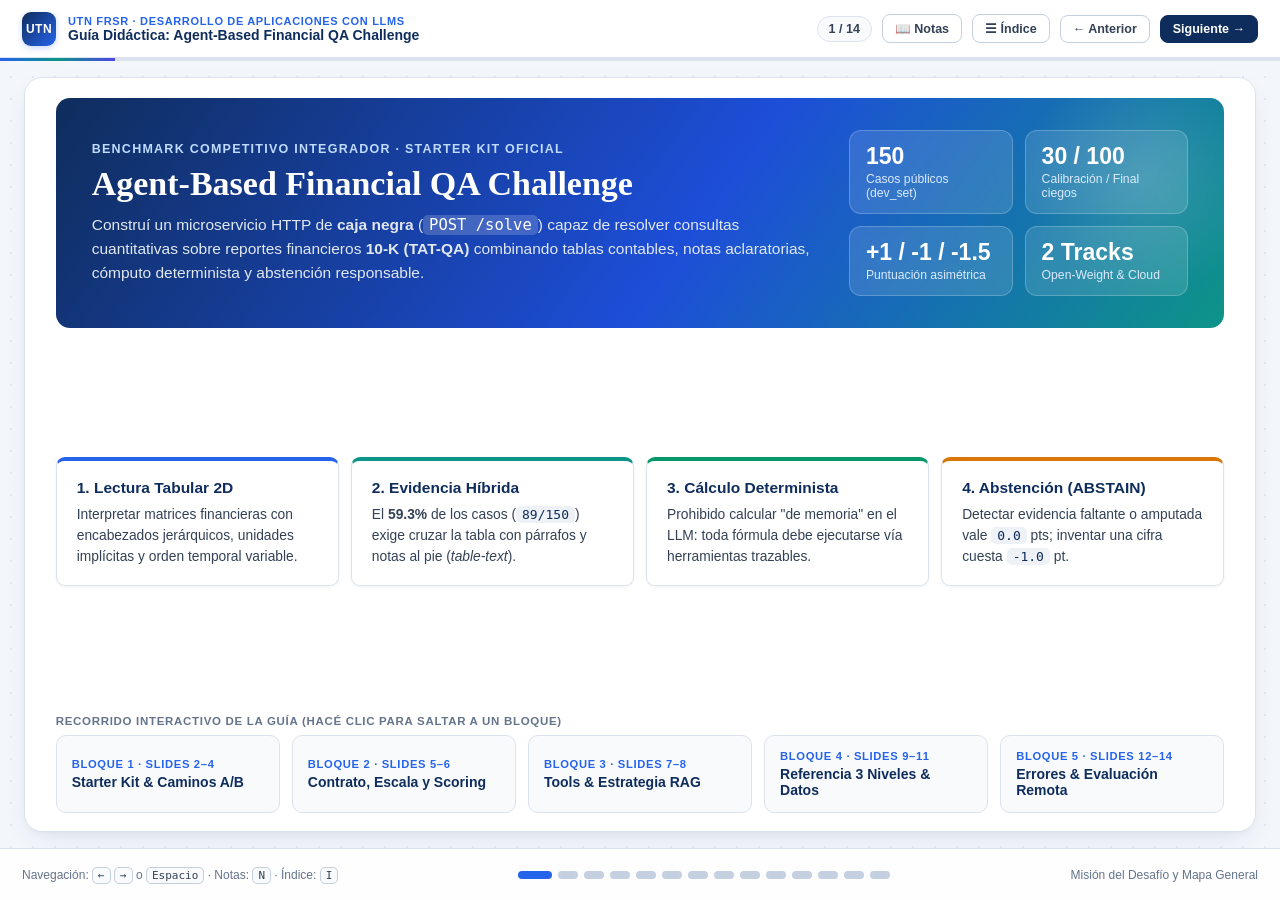
==== docs/guia_didactica.html @ 1eedf575 "Align Colab Open-Weight T4 setup, isolate TIMEOUT (0.0, 90s), and polish docs/viewer" ====
<!DOCTYPE html>
<html lang="es">
<head>
  <meta charset="UTF-8" />
  <meta name="viewport" content="width=device-width, initial-scale=1.0" />
  <title>Guía Didáctica Interactiva · Agent-Based Financial QA Challenge (UTN FRSR)</title>
  <style>
    :root {
      --bg: #f3f6fb;
      --bg-dots: #e2e8f2;
      --surface: #ffffff;
      --surface-alt: #f8fafc;
      --surface-tint: #f1f5fd;
      --border: #dce3ee;
      --border-strong: #c4cfdf;
      --text: #0f172a;
      --text-secondary: #334155;
      --text-muted: #64748b;

      --navy: #0f2d5c;
      --navy-light: #1e4282;
      --cobalt: #2563eb;
      --cobalt-soft: #eff6ff;
      --cobalt-border: #bfdbfe;

      --teal: #0d9488;
      --teal-soft: #f0fdfa;
      --teal-border: #99f6e4;

      --emerald: #059669;
      --emerald-soft: #ecfdf5;
      --emerald-border: #a7f3d0;

      --amber: #d97706;
      --amber-soft: #fffbeb;
      --amber-border: #fde68a;

      --rose: #dc2626;
      --rose-soft: #fef2f2;
      --rose-border: #fecaca;

      --indigo: #4f46e5;
      --indigo-soft: #eef2ff;
      --indigo-border: #c7d2fe;

      --shadow-sm: 0 1px 3px rgba(15, 23, 42, 0.06);
      --shadow-md: 0 10px 30px -10px rgba(15, 45, 92, 0.12), 0 4px 10px -4px rgba(15, 23, 42, 0.05);
      --radius: 14px;
      --radius-sm: 9px;
      --font-sans: "Inter", -apple-system, BlinkMacSystemFont, "Segoe UI", Roboto, sans-serif;
      --font-serif: Georgia, "Times New Roman", serif;
      --font-mono: ui-monospace, SFMono-Regular, Menlo, Monaco, Consolas, monospace;
    }

    * { box-sizing: border-box; }

    html, body {
      margin: 0;
      padding: 0;
      height: 100%;
      font-family: var(--font-sans);
      color: var(--text);
      background-color: var(--bg);
      background-image: radial-gradient(var(--bg-dots) 1px, transparent 1px);
      background-size: 22px 22px;
      -webkit-font-smoothing: antialiased;
    }

    body {
      display: flex;
      flex-direction: column;
      overflow: hidden;
    }

    /* Top Header */
    .deck-header {
      height: 58px;
      background: rgba(255, 255, 255, 0.94);
      backdrop-filter: blur(8px);
      border-bottom: 1px solid var(--border);
      display: flex;
      align-items: center;
      justify-content: space-between;
      padding: 0 22px;
      flex-shrink: 0;
      z-index: 20;
    }

    .brand-group {
      display: flex;
      align-items: center;
      gap: 12px;
      min-width: 0;
    }

    .brand-seal {
      width: 34px;
      height: 34px;
      border-radius: 9px;
      background: linear-gradient(135deg, var(--navy), var(--cobalt));
      color: #fff;
      font-weight: 800;
      font-size: 12px;
      letter-spacing: 0.04em;
      display: grid;
      place-items: center;
      flex-shrink: 0;
      box-shadow: 0 2px 6px rgba(37, 99, 235, 0.25);
    }

    .brand-meta {
      display: flex;
      flex-direction: column;
      min-width: 0;
    }

    .brand-kicker {
      font-size: 11px;
      font-weight: 700;
      text-transform: uppercase;
      letter-spacing: 0.06em;
      color: var(--cobalt);
      white-space: nowrap;
      overflow: hidden;
      text-overflow: ellipsis;
    }

    .brand-title {
      font-size: 14px;
      font-weight: 700;
      color: var(--navy);
      white-space: nowrap;
      overflow: hidden;
      text-overflow: ellipsis;
    }

    .header-controls {
      display: flex;
      align-items: center;
      gap: 10px;
    }

    .slide-counter {
      font-size: 12.5px;
      font-weight: 600;
      color: var(--text-secondary);
      background: var(--surface-alt);
      border: 1px solid var(--border);
      padding: 5px 11px;
      border-radius: 999px;
      font-variant-numeric: tabular-nums;
    }

    .btn {
      appearance: none;
      border: 1px solid var(--border-strong);
      background: var(--surface);
      color: var(--text-secondary);
      font-family: inherit;
      font-size: 12.5px;
      font-weight: 600;
      padding: 6px 12px;
      border-radius: 8px;
      cursor: pointer;
      display: inline-flex;
      align-items: center;
      gap: 6px;
      transition: all 0.15s ease;
    }

    .btn:hover:not(:disabled) {
      border-color: var(--cobalt);
      color: var(--cobalt);
      background: var(--cobalt-soft);
    }

    .btn:disabled {
      opacity: 0.4;
      cursor: not-allowed;
    }

    .btn-primary {
      background: var(--navy);
      border-color: var(--navy);
      color: #fff;
    }

    .btn-primary:hover:not(:disabled) {
      background: var(--navy-light);
      border-color: var(--navy-light);
      color: #fff;
    }

    /* Progress Bar */
    .progress-track {
      height: 3px;
      background: var(--border);
      width: 100%;
      flex-shrink: 0;
    }

    .progress-fill {
      height: 100%;
      background: linear-gradient(90deg, var(--cobalt), var(--teal), var(--indigo));
      transition: width 0.28s cubic-bezier(0.22, 1, 0.36, 1);
      width: 9%;
    }

    /* Main Stage */
    .stage-wrapper {
      flex: 1;
      min-height: 0;
      display: flex;
      align-items: center;
      justify-content: center;
      gap: 16px;
      padding: 16px 24px;
      overflow: hidden;
    }

    .slide-card {
      flex: 1;
      min-width: 0;
      width: 100%;
      max-width: 1480px;
      height: 100%;
      max-height: 920px;
      background: var(--surface);
      border: 1px solid var(--border);
      border-radius: 18px;
      box-shadow: var(--shadow-md);
      display: flex;
      flex-direction: column;
      overflow: hidden;
      position: relative;
    }

    /* Synchronized Study Notes Drawer */
    .notes-drawer {
      display: none;
      width: 390px;
      flex-shrink: 0;
      height: 100%;
      max-height: 920px;
      background: var(--surface);
      border: 1px solid var(--border);
      border-radius: 18px;
      box-shadow: var(--shadow-md);
      flex-direction: column;
      overflow: hidden;
      animation: slideFadeIn 0.2s ease-out;
    }

    .notes-drawer.open { display: flex; }

    .notes-head {
      padding: 13px 16px;
      background: linear-gradient(135deg, #0f2d5c, #1e4282);
      color: #fff;
      display: flex;
      align-items: center;
      justify-content: space-between;
      gap: 10px;
      flex-shrink: 0;
    }

    .notes-head-title {
      font-size: 13px;
      font-weight: 700;
      display: flex;
      align-items: center;
      gap: 7px;
    }

    .notes-close {
      background: rgba(255,255,255,0.16);
      border: 1px solid rgba(255,255,255,0.25);
      color: #fff;
      border-radius: 7px;
      padding: 3px 9px;
      font-size: 12px;
      font-weight: 700;
      cursor: pointer;
    }

    .notes-close:hover { background: rgba(255,255,255,0.28); }

    .notes-body {
      flex: 1;
      overflow-y: auto;
      padding: 15px 16px;
      display: flex;
      flex-direction: column;
      gap: 12px;
      font-size: 12.8px;
      line-height: 1.55;
      color: var(--text-secondary);
    }

    .notes-body h4 {
      margin: 0;
      font-size: 14.5px;
      color: var(--navy);
      line-height: 1.25;
    }

    .notes-section-lbl {
      font-size: 10.8px;
      font-weight: 800;
      text-transform: uppercase;
      letter-spacing: 0.06em;
      color: var(--cobalt);
      margin-bottom: 4px;
    }

    .notes-foot {
      padding: 10px 14px;
      border-top: 1px solid var(--border);
      background: var(--surface-alt);
      display: flex;
      align-items: center;
      justify-content: space-between;
      gap: 8px;
      flex-shrink: 0;
    }

    .btn-active {
      background: var(--cobalt-soft);
      border-color: var(--cobalt);
      color: var(--cobalt);
    }

    @media (max-width: 1340px) {
      .notes-drawer.open {
        position: fixed;
        right: 14px;
        top: 66px;
        bottom: 60px;
        height: auto;
        max-height: none;
        width: 370px;
        max-width: calc(100vw - 28px);
        z-index: 40;
      }
    }

    .slide {
      display: none;
      flex-direction: column;
      height: 100%;
      padding: clamp(16px, 2.2vh, 28px) clamp(18px, 2.4vw, 34px) clamp(14px, 2vh, 24px);
      overflow-y: auto;
      animation: slideFadeIn 0.24s ease-out;
    }

    .slide.active {
      display: flex;
    }

    @keyframes slideFadeIn {
      from { opacity: 0; transform: translateY(6px); }
      to { opacity: 1; transform: translateY(0); }
    }

    /* Slide Header */
    .slide-top {
      display: flex;
      align-items: flex-start;
      justify-content: space-between;
      gap: 16px;
      margin-bottom: clamp(10px, 1.6vh, 18px);
      padding-bottom: clamp(8px, 1.2vh, 14px);
      border-bottom: 1px solid var(--border);
      flex-shrink: 0;
    }

    .slide-eyebrow {
      display: inline-flex;
      align-items: center;
      gap: 7px;
      font-size: 11.5px;
      font-weight: 700;
      text-transform: uppercase;
      letter-spacing: 0.08em;
      padding: 3px 11px;
      border-radius: 999px;
      margin-bottom: 6px;
    }

    .eyebrow-cobalt { background: var(--cobalt-soft); color: var(--cobalt); border: 1px solid var(--cobalt-border); }
    .eyebrow-teal { background: var(--teal-soft); color: var(--teal); border: 1px solid var(--teal-border); }
    .eyebrow-indigo { background: var(--indigo-soft); color: var(--indigo); border: 1px solid var(--indigo-border); }
    .eyebrow-amber { background: var(--amber-soft); color: var(--amber); border: 1px solid var(--amber-border); }
    .eyebrow-emerald { background: var(--emerald-soft); color: var(--emerald); border: 1px solid var(--emerald-border); }
    .eyebrow-rose { background: var(--rose-soft); color: var(--rose); border: 1px solid var(--rose-border); }

    .slide-title {
      margin: 0;
      font-size: clamp(20px, 2.1vw, 27px);
      font-weight: 800;
      letter-spacing: -0.02em;
      color: var(--navy);
      line-height: 1.18;
    }

    .slide-subtitle {
      margin: 5px 0 0;
      font-size: clamp(13px, 1.15vw, 15.2px);
      color: var(--text-muted);
      max-width: 960px;
      line-height: 1.45;
    }

    .slide-body {
      flex: 1;
      min-height: 0;
      display: flex;
      flex-direction: column;
      gap: clamp(10px, 1.6vh, 18px);
    }

    /* Footer Navigation */
    .deck-footer {
      height: 52px;
      background: rgba(255, 255, 255, 0.94);
      border-top: 1px solid var(--border);
      display: flex;
      align-items: center;
      justify-content: space-between;
      padding: 0 22px;
      flex-shrink: 0;
      gap: 14px;
    }

    .slide-dots {
      display: flex;
      align-items: center;
      gap: 6px;
      overflow-x: auto;
      padding: 4px 0;
    }

    .dot-btn {
      height: 8px;
      width: 20px;
      border-radius: 999px;
      border: none;
      background: var(--border-strong);
      cursor: pointer;
      transition: all 0.2s ease;
      padding: 0;
    }

    .dot-btn:hover { background: var(--cobalt); opacity: 0.7; }
    .dot-btn.active { width: 34px; background: var(--cobalt); }

    .footer-hint {
      font-size: 12px;
      color: var(--text-muted);
      white-space: nowrap;
    }

    kbd {
      font-family: var(--font-mono);
      font-size: 11px;
      background: var(--surface-alt);
      border: 1px solid var(--border-strong);
      border-radius: 5px;
      padding: 1px 5px;
      color: var(--text-secondary);
    }

    /* Grids & Panels */
    .grid-2 {
      display: grid;
      grid-template-columns: 1fr 1fr;
      gap: 16px;
      flex: 1;
      min-height: 0;
    }

    .grid-asymmetric {
      display: grid;
      grid-template-columns: 1.32fr 0.95fr;
      gap: 16px;
      flex: 1;
      min-height: 0;
    }

    .grid-4 {
      display: grid;
      grid-template-columns: repeat(4, 1fr);
      gap: 12px;
    }

    .grid-3 {
      display: grid;
      grid-template-columns: repeat(3, 1fr);
      gap: 14px;
    }

    .panel {
      background: var(--surface-alt);
      border: 1px solid var(--border);
      border-radius: var(--radius);
      padding: 18px 20px;
      display: flex;
      flex-direction: column;
      min-height: 0;
    }

    .panel-white {
      background: var(--surface);
      border: 1px solid var(--border);
      border-radius: var(--radius);
      padding: 18px 20px;
      display: flex;
      flex-direction: column;
      min-height: 0;
    }

    .panel-title {
      font-size: 15.5px;
      font-weight: 700;
      color: var(--navy);
      margin: 0 0 10px;
      display: flex;
      align-items: center;
      justify-content: space-between;
      gap: 8px;
    }

    /* Hero Slide 1 */
    .hero-banner {
      background: linear-gradient(125deg, #0f2d5c 0%, #1d4ed8 55%, #0d9488 100%);
      color: #fff;
      border-radius: var(--radius);
      padding: 32px 36px;
      display: flex;
      justify-content: space-between;
      align-items: center;
      gap: 28px;
      position: relative;
      overflow: hidden;
    }

    .hero-banner::after {
      content: "";
      position: absolute;
      right: -40px;
      top: -40px;
      width: 240px;
      height: 240px;
      border-radius: 50%;
      background: radial-gradient(circle, rgba(255,255,255,0.14), transparent 70%);
      pointer-events: none;
    }

    .hero-kicker {
      font-size: 12.5px;
      text-transform: uppercase;
      letter-spacing: 0.1em;
      color: #bfdbfe;
      font-weight: 700;
      margin-bottom: 8px;
    }

    .hero-title {
      font-family: var(--font-serif);
      font-size: 34px;
      font-weight: 700;
      margin: 0 0 10px;
      line-height: 1.15;
    }

    .hero-desc {
      margin: 0;
      font-size: 15.5px;
      color: #e2e8f0;
      max-width: 760px;
      line-height: 1.55;
    }

    .hero-stats {
      display: grid;
      grid-template-columns: repeat(2, 1fr);
      gap: 12px;
      min-width: 320px;
      z-index: 1;
    }

    .hero-stat {
      background: rgba(255, 255, 255, 0.12);
      border: 1px solid rgba(255, 255, 255, 0.22);
      border-radius: 12px;
      padding: 13px 16px;
      backdrop-filter: blur(4px);
    }

    .hero-stat-val {
      font-size: 23px;
      font-weight: 800;
      line-height: 1.1;
    }

    .hero-stat-lbl {
      font-size: 12.2px;
      color: #dbeafe;
      margin-top: 3px;
    }

    .pillar-card {
      background: var(--surface);
      border: 1px solid var(--border);
      border-top: 4px solid var(--cobalt);
      border-radius: var(--radius-sm);
      padding: 18px 20px;
      box-shadow: var(--shadow-sm);
    }

    .pillar-card.teal { border-top-color: var(--teal); }
    .pillar-card.emerald { border-top-color: var(--emerald); }
    .pillar-card.amber { border-top-color: var(--amber); }

    .pillar-card h4 {
      margin: 0 0 8px;
      font-size: 15.5px;
      color: var(--navy);
    }

    .pillar-card p {
      margin: 0;
      font-size: 13.8px;
      color: var(--text-secondary);
      line-height: 1.5;
    }

    .quick-nav-grid {
      display: grid;
      grid-template-columns: repeat(5, 1fr);
      gap: 12px;
    }

    .quick-jump {
      text-align: left;
      background: var(--surface-alt);
      border: 1px solid var(--border);
      border-radius: 10px;
      padding: 14px 15px;
      cursor: pointer;
      transition: all 0.15s ease;
      font-family: inherit;
    }

    .quick-jump:hover {
      border-color: var(--cobalt);
      background: var(--cobalt-soft);
      transform: translateY(-1px);
    }

    .quick-jump .qj-num {
      font-size: 11.2px;
      font-weight: 800;
      color: var(--cobalt);
      text-transform: uppercase;
      letter-spacing: 0.06em;
    }

    .quick-jump .qj-title {
      font-size: 14px;
      font-weight: 700;
      color: var(--navy);
      margin-top: 4px;
    }

    /* Callouts */
    .callout {
      border-radius: var(--radius-sm);
      padding: 12px 16px;
      font-size: 13.8px;
      line-height: 1.5;
      display: flex;
      gap: 10px;
      align-items: flex-start;
    }

    .callout-important {
      background: var(--indigo-soft);
      border: 1px solid var(--indigo-border);
      border-left: 4px solid var(--indigo);
      color: #1e1b4b;
    }

    .callout-warn {
      background: var(--amber-soft);
      border: 1px solid var(--amber-border);
      border-left: 4px solid var(--amber);
      color: #78350f;
    }

    .callout-ok {
      background: var(--emerald-soft);
      border: 1px solid var(--emerald-border);
      border-left: 4px solid var(--emerald);
      color: #064e3b;
    }

    /* Interactive SVG diagrams */
    .diagram-box {
      background: #fbfcfe;
      border: 1px solid var(--border);
      border-radius: var(--radius);
      padding: 12px;
      display: flex;
      flex-direction: column;
      justify-content: center;
      position: relative;
      overflow: hidden;
      min-height: 220px;
    }

    .diagram-hint {
      font-size: 11.5px;
      color: var(--cobalt);
      font-weight: 600;
      margin-bottom: 6px;
      display: flex;
      align-items: center;
      gap: 6px;
    }

    svg.interactive-svg {
      width: 100%;
      height: auto;
      display: block;
      user-select: none;
    }

    .svg-node {
      cursor: pointer;
      transition: transform 0.15s ease, filter 0.15s ease;
    }

    .svg-node:hover rect,
    .svg-node:hover polygon {
      filter: drop-shadow(0 3px 6px rgba(37, 99, 235, 0.22));
      stroke-width: 2.2px;
    }

    .svg-node.selected rect,
    .svg-node.selected polygon {
      stroke: var(--navy) !important;
      stroke-width: 2.8px !important;
      filter: drop-shadow(0 4px 10px rgba(15, 45, 92, 0.25));
    }

    /* Inspector Panel */
    .inspector {
      background: var(--surface);
      border: 1px solid var(--border);
      border-radius: var(--radius);
      padding: 20px;
      display: flex;
      flex-direction: column;
      gap: 14px;
      overflow-y: auto;
    }

    .inspector-badge {
      display: inline-block;
      font-size: 11px;
      font-weight: 700;
      text-transform: uppercase;
      letter-spacing: 0.05em;
      padding: 3px 9px;
      border-radius: 6px;
      width: fit-content;
    }

    .badge-readonly { background: var(--rose-soft); color: var(--rose); border: 1px solid var(--rose-border); }
    .badge-editable { background: var(--emerald-soft); color: var(--emerald); border: 1px solid var(--emerald-border); }
    .badge-tool { background: var(--cobalt-soft); color: var(--cobalt); border: 1px solid var(--cobalt-border); }
    .badge-guardrail { background: var(--amber-soft); color: var(--amber); border: 1px solid var(--amber-border); }
    .badge-remote { background: var(--indigo-soft); color: var(--indigo); border: 1px solid var(--indigo-border); }

    .inspector h3 {
      margin: 0;
      font-size: 19px;
      color: var(--navy);
    }

    .inspector p {
      margin: 0;
      font-size: 14.5px;
      color: var(--text-secondary);
      line-height: 1.55;
    }

    pre.code-block {
      margin: 0;
      background: #0f172a;
      color: #e2e8f0;
      font-family: var(--font-mono);
      font-size: 13.2px;
      line-height: 1.55;
      padding: 14px 16px;
      border-radius: 9px;
      overflow-x: auto;
      white-space: pre-wrap;
    }

    code.inline {
      font-family: var(--font-mono);
      font-size: 13px;
      background: #eef2f7;
      color: var(--navy);
      padding: 1px 6px;
      border-radius: 5px;
    }

    /* Tabs */
    .tabs {
      display: flex;
      gap: 8px;
      flex-wrap: wrap;
    }

    .tab-btn {
      border: 1px solid var(--border-strong);
      background: var(--surface);
      color: var(--text-secondary);
      font-family: inherit;
      font-size: 13px;
      font-weight: 600;
      padding: 6px 13px;
      border-radius: 8px;
      cursor: pointer;
      transition: all 0.15s ease;
    }

    .tab-btn:hover { border-color: var(--cobalt); color: var(--cobalt); }
    .tab-btn.active {
      background: var(--navy);
      border-color: var(--navy);
      color: #fff;
    }

    /* Tables */
    table.data-table {
      width: 100%;
      border-collapse: collapse;
      font-size: 13.8px;
    }

    table.data-table th,
    table.data-table td {
      padding: 9px 11px;
      border-bottom: 1px solid var(--border);
      text-align: left;
    }

    table.data-table th {
      background: var(--surface-alt);
      color: var(--navy);
      font-weight: 700;
      font-size: 12px;
      text-transform: uppercase;
      letter-spacing: 0.03em;
    }

    table.data-table td.num,
    table.data-table th.num {
      text-align: right;
      font-variant-numeric: tabular-nums;
    }

    table.data-table tr.highlight-row {
      background: #f4f8ff;
      font-weight: 700;
    }

    .pill {
      display: inline-block;
      padding: 3px 9px;
      border-radius: 999px;
      font-size: 12px;
      font-weight: 700;
      font-variant-numeric: tabular-nums;
      white-space: nowrap;
      flex-shrink: 0;
    }

    .pill-ok { background: var(--emerald-soft); color: var(--emerald); }
    .pill-zero { background: var(--amber-soft); color: var(--amber); }
    .pill-err { background: var(--rose-soft); color: var(--rose); }
    .pill-info { background: var(--cobalt-soft); color: var(--cobalt); }

    /* Interactive JSON Contract Fields */
    .json-line {
      display: flex;
      align-items: baseline;
      gap: 8px;
      padding: 6px 10px;
      border-radius: 6px;
      cursor: pointer;
      font-family: var(--font-mono);
      font-size: 13.2px;
      transition: background 0.12s ease;
    }

    .json-line:hover { background: rgba(37, 99, 235, 0.14); }
    .json-line.active { background: rgba(37, 99, 235, 0.24); outline: 1px solid #60a5fa; }

    /* Simulator Form Controls */
    .sim-grid {
      display: grid;
      grid-template-columns: 1fr 1fr;
      gap: 10px;
    }

    .field-lbl {
      display: flex;
      flex-direction: column;
      gap: 4px;
      font-size: 13px;
      font-weight: 600;
      color: var(--text-secondary);
    }

    .field-lbl input,
    .field-lbl select {
      font-family: var(--font-mono);
      font-size: 13.5px;
      padding: 8px 10px;
      border: 1px solid var(--border-strong);
      border-radius: 7px;
      background: #fff;
      color: var(--text);
    }

    .sim-result {
      border-radius: 10px;
      padding: 13px 15px;
      font-size: 13.8px;
      border: 1px solid var(--border);
    }

    /* Failure pattern cards & Error Explorer */
    .pattern-list {
      display: flex;
      flex-direction: column;
      gap: 12px;
    }

    .pattern-btn {
      text-align: left;
      background: var(--surface);
      border: 1px solid var(--border);
      border-left: 4px solid var(--border-strong);
      border-radius: 10px;
      padding: 14px 16px;
      cursor: pointer;
      font-family: inherit;
      transition: all 0.15s ease;
    }

    .pattern-btn:hover { border-color: var(--cobalt); background: var(--cobalt-soft); }
    .pattern-btn.active {
      border-color: var(--navy);
      border-left-color: var(--rose);
      background: #fff;
      box-shadow: var(--shadow-sm);
    }

    .pattern-btn .pt-head {
      display: flex;
      justify-content: space-between;
      align-items: center;
      font-size: 14.5px;
      font-weight: 700;
      color: var(--navy);
    }

    .pattern-btn .pt-sub {
      font-size: 13px;
      color: var(--text-muted);
      margin-top: 4px;
    }

    /* Checklist */
    .checklist {
      display: flex;
      flex-direction: column;
      gap: 10px;
    }

    .check-item {
      display: flex;
      align-items: flex-start;
      gap: 10px;
      padding: clamp(7px, 1vh, 11px) clamp(9px, 1vw, 13px);
      border-radius: 9px;
      background: var(--surface);
      border: 1px solid var(--border);
      font-size: clamp(12.2px, 1vw, 13.8px);
      cursor: pointer;
      transition: background 0.12s ease;
    }

    .check-item:hover { background: var(--cobalt-soft); }
    .check-item input { margin-top: 2px; accent-color: var(--emerald); }
    .check-item.checked {
      background: var(--emerald-soft);
      border-color: var(--emerald-border);
      color: #064e3b;
    }

    /* Outline Modal */
    .modal-backdrop {
      position: fixed;
      inset: 0;
      background: rgba(15, 23, 42, 0.5);
      backdrop-filter: blur(3px);
      display: none;
      align-items: center;
      justify-content: center;
      z-index: 50;
      padding: 20px;
    }

    .modal-backdrop.open { display: flex; }

    .modal-card {
      background: #fff;
      border-radius: 16px;
      max-width: 780px;
      width: 100%;
      max-height: 82vh;
      display: flex;
      flex-direction: column;
      box-shadow: 0 24px 50px rgba(15, 23, 42, 0.25);
      overflow: hidden;
    }

    .modal-head {
      padding: 14px 20px;
      border-bottom: 1px solid var(--border);
      display: flex;
      justify-content: space-between;
      align-items: center;
    }

    .modal-head h3 { margin: 0; font-size: 16px; color: var(--navy); }

    .modal-list {
      padding: 16px 20px;
      overflow-y: auto;
      display: grid;
      grid-template-columns: 1fr 1fr;
      gap: 10px;
    }

    .outline-item {
      text-align: left;
      padding: 10px 12px;
      border-radius: 10px;
      border: 1px solid var(--border);
      background: var(--surface-alt);
      cursor: pointer;
      font-family: inherit;
      transition: all 0.14s ease;
    }

    .outline-item:hover, .outline-item.current {
      border-color: var(--cobalt);
      background: var(--cobalt-soft);
    }

    .outline-item .oi-num { font-size: 10.5px; font-weight: 800; color: var(--cobalt); text-transform: uppercase; }
    .outline-item .oi-title { font-size: 13px; font-weight: 700; color: var(--navy); margin-top: 2px; }

    /* Responsive adjustments */
    @media (max-height: 780px) {
      .slide-body, .grid-2, .grid-asymmetric {
        flex: 0 0 auto;
        min-height: auto;
      }
      .diagram-box {
        min-height: 230px;
        flex: 0 0 auto;
      }
    }

    @media (max-width: 1040px) {
      .grid-2, .grid-asymmetric, .grid-4, .grid-3, .quick-nav-grid, .modal-list {
        grid-template-columns: 1fr;
      }
      .hero-banner { flex-direction: column; align-items: flex-start; }
      .slide { padding: 18px; }
      .footer-hint { display: none; }
    }
  </style>
</head>
<body>
  <!-- Top Header -->
  <header class="deck-header">
    <div class="brand-group">
      <div class="brand-seal">UTN</div>
      <div class="brand-meta">
        <span class="brand-kicker">UTN FRSR · Desarrollo de Aplicaciones con LLMs</span>
        <span class="brand-title">Guía Didáctica: Agent-Based Financial QA Challenge</span>
      </div>
    </div>

    <div class="header-controls">
      <span id="slideCounter" class="slide-counter">1 / 14</span>
      <button id="toggleNotesBtn" class="btn" title="Mostrar / ocultar notas detalladas de la diapositiva (N)">📖 Notas</button>
      <button id="openOutlineBtn" class="btn" title="Ver índice completo de diapositivas (I)">☰ Índice</button>
      <button id="prevBtn" class="btn" title="Diapositiva anterior (←)">← Anterior</button>
      <button id="nextBtn" class="btn btn-primary" title="Siguiente diapositiva (→)">Siguiente →</button>
    </div>
  </header>

  <div class="progress-track">
    <div id="progressFill" class="progress-fill"></div>
  </div>

  <!-- Main Presentation Stage -->
  <main class="stage-wrapper">
    <div class="slide-card">

      <!-- SLIDE 1: PORTADA -->
      <section class="slide active" data-title="Misión del Desafío y Mapa General">
        <div class="slide-body" style="justify-content: space-between;">
          <div class="hero-banner">
            <div>
              <div class="hero-kicker">Benchmark Competitivo Integrador · Starter Kit Oficial</div>
              <h1 class="hero-title">Agent-Based Financial QA Challenge</h1>
              <p class="hero-desc">
                Construí un microservicio HTTP de <strong>caja negra</strong> (<code style="background:rgba(255,255,255,0.18);color:#fff;padding:1px 6px;border-radius:5px;">POST /solve</code>) capaz de resolver consultas cuantitativas sobre reportes financieros <strong>10-K (TAT-QA)</strong> combinando tablas contables, notas aclaratorias, cómputo determinista y abstención responsable.
              </p>
            </div>
            <div class="hero-stats">
              <div class="hero-stat">
                <div class="hero-stat-val">150</div>
                <div class="hero-stat-lbl">Casos públicos (dev_set)</div>
              </div>
              <div class="hero-stat">
                <div class="hero-stat-val">30 / 100</div>
                <div class="hero-stat-lbl">Calibración / Final ciegos</div>
              </div>
              <div class="hero-stat">
                <div class="hero-stat-val">+1 / -1 / -1.5</div>
                <div class="hero-stat-lbl">Puntuación asimétrica</div>
              </div>
              <div class="hero-stat">
                <div class="hero-stat-val">2 Tracks</div>
                <div class="hero-stat-lbl">Open-Weight &amp; Cloud</div>
              </div>
            </div>
          </div>

          <div class="grid-4">
            <div class="pillar-card">
              <h4>1. Lectura Tabular 2D</h4>
              <p>Interpretar matrices financieras con encabezados jerárquicos, unidades implícitas y orden temporal variable.</p>
            </div>
            <div class="pillar-card teal">
              <h4>2. Evidencia Híbrida</h4>
              <p>El <strong>59.3%</strong> de los casos (<code class="inline">89/150</code>) exige cruzar la tabla con párrafos y notas al pie (<em>table-text</em>).</p>
            </div>
            <div class="pillar-card emerald">
              <h4>3. Cálculo Determinista</h4>
              <p>Prohibido calcular "de memoria" en el LLM: toda fórmula debe ejecutarse vía herramientas trazables.</p>
            </div>
            <div class="pillar-card amber">
              <h4>4. Abstención (ABSTAIN)</h4>
              <p>Detectar evidencia faltante o amputada vale <code class="inline">0.0</code> pts; inventar una cifra cuesta <code class="inline">-1.0</code> pt.</p>
            </div>
          </div>

          <div>
            <div style="font-size:11.5px;font-weight:700;text-transform:uppercase;letter-spacing:0.06em;color:var(--text-muted);margin-bottom:8px;">
              Recorrido interactivo de la guía (hacé clic para saltar a un bloque)
            </div>
            <div class="quick-nav-grid">
              <button class="quick-jump" onclick="goToSlide(1)">
                <div class="qj-num">Bloque 1 · Slides 2–4</div>
                <div class="qj-title">Starter Kit &amp; Caminos A/B</div>
              </button>
              <button class="quick-jump" onclick="goToSlide(4)">
                <div class="qj-num">Bloque 2 · Slides 5–6</div>
                <div class="qj-title">Contrato, Escala y Scoring</div>
              </button>
              <button class="quick-jump" onclick="goToSlide(6)">
                <div class="qj-num">Bloque 3 · Slides 7–8</div>
                <div class="qj-title">Tools &amp; Estrategia RAG</div>
              </button>
              <button class="quick-jump" onclick="goToSlide(8)">
                <div class="qj-num">Bloque 4 · Slides 9–11</div>
                <div class="qj-title">Referencia 3 Niveles &amp; Datos</div>
              </button>
              <button class="quick-jump" onclick="goToSlide(11)">
                <div class="qj-num">Bloque 5 · Slides 12–14</div>
                <div class="qj-title">Errores &amp; Evaluación Remota</div>
              </button>
            </div>
          </div>
        </div>
      </section>

      <!-- SLIDE 2: STARTER KIT & CICLO LOCAL -->
      <section class="slide" data-title="Starter Kit y Ciclo de Desarrollo Local">
        <div class="slide-top">
          <div>
            <span class="slide-eyebrow eyebrow-cobalt">1 · Arquitectura del Starter Kit</span>
            <h2 class="slide-title">Mapa de Archivos y Ciclo Iterativo Offline</h2>
            <p class="slide-subtitle">Explorá cada componente haciendo clic sobre los nodos del diagrama para ver su rol, permisos de edición y comandos exactos.</p>
          </div>
        </div>

        <div class="slide-body grid-asymmetric">
          <div class="diagram-box">
            <div class="diagram-hint">👆 Hacé clic en cualquier módulo para ver su rol y los 2 caminos de despliegue</div>
            <svg class="interactive-svg" viewBox="0 0 680 435" xmlns="http://www.w3.org/2000/svg">
              <defs>
                <marker id="arrow1" viewBox="0 0 10 10" refX="8" refY="5" markerWidth="6" markerHeight="6" orient="auto-start-reverse">
                  <path d="M 0 1 L 10 5 L 0 9 z" fill="#64748b"/>
                </marker>
                <marker id="arrow1-ind" viewBox="0 0 10 10" refX="8" refY="5" markerWidth="6" markerHeight="6" orient="auto">
                  <path d="M 0 1 L 10 5 L 0 9 z" fill="#4f46e5"/>
                </marker>
              </defs>

              <!-- Row 1: Offline Evaluation + Server + Agent Implementation -->
              <path d="M 162 62 L 185 62" stroke="#64748b" stroke-width="1.6" fill="none" marker-end="url(#arrow1)"/>
              <path d="M 332 62 L 355 62" stroke="#64748b" stroke-width="1.6" fill="none" marker-end="url(#arrow1)"/>
              <path d="M 497 62 L 518 62" stroke="#059669" stroke-width="1.8" fill="none" marker-end="url(#arrow1)"/>

              <!-- Row 1 -> Row 2 -->
              <path d="M 258 94 L 258 142" stroke="#94a3b8" stroke-dasharray="4 3" stroke-width="1.5" fill="none" marker-end="url(#arrow1)"/>
              <path d="M 426 94 L 426 142" stroke="#94a3b8" stroke-dasharray="4 3" stroke-width="1.5" fill="none" marker-end="url(#arrow1)"/>
              <path d="M 355 174 L 332 174" stroke="#64748b" stroke-width="1.6" fill="none" marker-end="url(#arrow1)"/>
              <path d="M 185 174 L 162 174" stroke="#64748b" stroke-width="1.6" fill="none" marker-end="url(#arrow1)"/>

              <!-- Bifurcation from server.py / agent to Path A and Path B (routed below Row 2) -->
              <path d="M 588 96 L 588 226 L 155 226 L 155 248" stroke="#2563eb" stroke-width="1.7" fill="none" marker-end="url(#arrow1-ind)"/>
              <path d="M 588 96 L 588 248" stroke="#4f46e5" stroke-width="1.7" fill="none" marker-end="url(#arrow1-ind)"/>

              <!-- Path A & B -> Remote Evaluator -->
              <path d="M 155 320 L 155 362 L 238 362" stroke="#2563eb" stroke-width="1.8" fill="none" marker-end="url(#arrow1-ind)"/>
              <path d="M 555 320 L 555 362 L 448 362" stroke="#4f46e5" stroke-width="1.8" fill="none" marker-end="url(#arrow1-ind)"/>

              <!-- Node: dev_set -->
              <g class="svg-node selected" data-kit="devset" onclick="selectKitNode('devset', this)">
                <rect x="18" y="30" width="144" height="64" rx="9" fill="#fffbeb" stroke="#d97706" stroke-width="1.6"/>
                <text x="90" y="53" text-anchor="middle" font-size="11" font-weight="700" fill="#78350f">data/dev_set.json</text>
                <text x="90" y="69" text-anchor="middle" font-size="9.8" fill="#92400e">150 casos públicos</text>
                <text x="90" y="83" text-anchor="middle" font-size="9.2" fill="#b45309">61 table · 89 table-text</text>
              </g>

              <!-- Node: run_local_eval -->
              <g class="svg-node" data-kit="runeval" onclick="selectKitNode('runeval', this)">
                <rect x="188" y="30" width="144" height="64" rx="9" fill="#eff6ff" stroke="#2563eb" stroke-width="1.6"/>
                <text x="260" y="53" text-anchor="middle" font-size="10.8" font-weight="700" fill="#1e3a8a">run_local_eval.py</text>
                <text x="260" y="69" text-anchor="middle" font-size="9.8" fill="#1d4ed8">Cliente HTTP local</text>
                <text x="260" y="83" text-anchor="middle" font-size="9.2" fill="#3b82f6">Reporte + JSON</text>
              </g>

              <!-- Node: server.py -->
              <g class="svg-node" data-kit="server" onclick="selectKitNode('server', this)">
                <rect x="358" y="30" width="138" height="64" rx="9" fill="#ecfdf5" stroke="#059669" stroke-width="1.8"/>
                <text x="427" y="53" text-anchor="middle" font-size="11" font-weight="700" fill="#065f46">src/server.py</text>
                <text x="427" y="69" text-anchor="middle" font-size="9.8" fill="#047857">/health · /solve</text>
                <text x="427" y="83" text-anchor="middle" font-size="9.2" fill="#059669">Capa HTTP caja negra</text>
              </g>

              <!-- Node: Agent Implementation -->
              <g class="svg-node" data-kit="agent_impl" onclick="selectKitNode('agent_impl', this)">
                <rect x="520" y="30" width="144" height="64" rx="9" fill="#d1fae5" stroke="#059669" stroke-width="2"/>
                <text x="592" y="53" text-anchor="middle" font-size="11" font-weight="800" fill="#064e3b">✏️ Tu Sistema (src/)</text>
                <text x="592" y="69" text-anchor="middle" font-size="9.8" fill="#065f46">agent.py + tools.py</text>
                <text x="592" y="83" text-anchor="middle" font-size="9.2" fill="#047857">Lógica + guardrails</text>
              </g>

              <!-- Row 2: viewer / evaluator / schemas -->
              <g class="svg-node" data-kit="viewer" onclick="selectKitNode('viewer', this)">
                <rect x="18" y="144" width="144" height="60" rx="9" fill="#f0fdfa" stroke="#0d9488" stroke-width="1.6"/>
                <text x="90" y="167" text-anchor="middle" font-size="11" font-weight="700" fill="#115e59">scripts/viewer.py</text>
                <text x="90" y="183" text-anchor="middle" font-size="9.5" fill="#0f766e">UI Web (:8501) GT vs Pred</text>
              </g>

              <g class="svg-node" data-kit="evaluator" onclick="selectKitNode('evaluator', this)">
                <rect x="188" y="144" width="144" height="60" rx="9" fill="#fef2f2" stroke="#dc2626" stroke-width="1.6"/>
                <text x="260" y="167" text-anchor="middle" font-size="11" font-weight="700" fill="#991b1b">src/evaluator.py</text>
                <text x="260" y="183" text-anchor="middle" font-size="9.5" fill="#b91c1c">🔒 Scoring + Diagnóstico</text>
              </g>

              <g class="svg-node" data-kit="schemas" onclick="selectKitNode('schemas', this)">
                <rect x="358" y="144" width="138" height="60" rx="9" fill="#fef2f2" stroke="#dc2626" stroke-width="1.6"/>
                <text x="427" y="167" text-anchor="middle" font-size="11" font-weight="700" fill="#991b1b">src/schemas.py</text>
                <text x="427" y="183" text-anchor="middle" font-size="9.5" fill="#b91c1c">🔒 Contrato Pydantic v2</text>
              </g>

              <!-- Row 3: Two Execution Paths -->
              <g class="svg-node" data-kit="host_cloud" onclick="selectKitNode('host_cloud', this)">
                <rect x="24" y="250" width="270" height="70" rx="10" fill="#eff6ff" stroke="#2563eb" stroke-width="1.8"/>
                <text x="159" y="272" text-anchor="middle" font-size="11.2" font-weight="800" fill="#1e3a8a">Camino A · Cloud (Host / VM)</text>
                <text x="159" y="289" text-anchor="middle" font-size="9.8" fill="#1d4ed8">uvicorn local → API LLM Cloud (HTTPS)</text>
                <text x="159" y="305" text-anchor="middle" font-size="9.5" fill="#3b82f6">+ túnel cloudflared desde el Host (Slide 3)</text>
              </g>

              <g class="svg-node" data-kit="colab" onclick="selectKitNode('colab', this)">
                <rect x="392" y="250" width="270" height="70" rx="10" fill="#eef2ff" stroke="#4f46e5" stroke-width="1.8"/>
                <text x="527" y="272" text-anchor="middle" font-size="11.2" font-weight="800" fill="#312e81">Camino B · Open-Weight (Colab T4)</text>
                <text x="527" y="289" text-anchor="middle" font-size="9.8" fill="#4338ca">uvicorn en hilo daemon + GPU VRAM local</text>
                <text x="527" y="305" text-anchor="middle" font-size="9.5" fill="#4f46e5">+ túnel cloudflared en Notebook (Slide 4)</text>
              </g>

              <!-- Row 4: Remote Evaluator -->
              <g class="svg-node" data-kit="remote" onclick="selectKitNode('remote', this)">
                <rect x="240" y="340" width="206" height="58" rx="10" fill="#0f2d5c"/>
                <text x="343" y="364" text-anchor="middle" font-size="11.5" font-weight="800" fill="#ffffff">Evaluador Remoto</text>
                <text x="343" y="381" text-anchor="middle" font-size="9.8" fill="#bfdbfe">Calibración (30) · Final (100)</text>
              </g>

              <text x="20" y="422" font-size="10.5" fill="#64748b">Leyenda: 🔒 Intocable · ✏️ Código de tu equipo · Dos caminos de ejecución convergen al Evaluador Remoto</text>
            </svg>
          </div>

          <div id="kitInspector" class="inspector">
            <!-- Populated by JS -->
          </div>
        </div>
      </section>

      <!-- SLIDE 3: CAMINO A - TRACK CLOUD PROPIETARIO -->
      <section class="slide" data-title="Camino A: Track Cloud Propietario (Host / VM)">
        <div class="slide-top">
          <div>
            <span class="slide-eyebrow eyebrow-cobalt">1 · Despliegue Camino A (Track Cloud Propietario)</span>
            <h2 class="slide-title">Cómo Implementar y Exponer vía API Cloud desde tu Host o VM</h2>
            <p class="slide-subtitle">Tu máquina (o una VM sin GPU) corre <code class="inline">uvicorn</code> como proceso estándar, consulta una API LLM externa por HTTPS y se expone con <code class="inline">cloudflared</code>.</p>
          </div>
        </div>

        <div class="slide-body grid-asymmetric">
          <div class="diagram-box">
            <div class="diagram-hint">👆 Hacé clic en cada etapa del Camino A para ver comandos y buenas prácticas</div>
            <svg class="interactive-svg" viewBox="0 0 680 390" xmlns="http://www.w3.org/2000/svg">
              <defs>
                <marker id="ar-ca" viewBox="0 0 10 10" refX="8" refY="5" markerWidth="6" markerHeight="6" orient="auto">
                  <path d="M 0 1 L 10 5 L 0 9 z" fill="#2563eb"/>
                </marker>
              </defs>

              <!-- Host Container -->
              <rect x="195" y="25" width="285" height="335" rx="14" fill="#f8fafc" stroke="#94a3b8" stroke-width="1.5" stroke-dasharray="6 4"/>
              <text x="337" y="48" text-anchor="middle" font-size="11.5" font-weight="800" fill="#334155">TU PC / HOST LOCAL O VM</text>

              <!-- Evaluador Remoto -->
              <g class="svg-node" data-ca="eval_ext" onclick="selectPathANode('eval_ext', this)">
                <rect x="18" y="75" width="142" height="80" rx="10" fill="#0f2d5c"/>
                <text x="89" y="106" text-anchor="middle" font-size="11.5" font-weight="700" fill="#ffffff">Evaluador Remoto</text>
                <text x="89" y="124" text-anchor="middle" font-size="9.8" fill="#bfdbfe">POST /solve</text>
                <text x="89" y="139" text-anchor="middle" font-size="9.5" fill="#93c5fd">(Calibración / Final)</text>
              </g>

              <!-- Local Eval -->
              <g class="svg-node" data-ca="local_test" onclick="selectPathANode('local_test', this)">
                <rect x="18" y="210" width="142" height="75" rx="10" fill="#fffbeb" stroke="#d97706" stroke-width="1.6"/>
                <text x="89" y="238" text-anchor="middle" font-size="11" font-weight="700" fill="#78350f">Terminal 2 (Offline)</text>
                <text x="89" y="255" text-anchor="middle" font-size="9.8" fill="#92400e">run_local_eval.py</text>
                <text x="89" y="270" text-anchor="middle" font-size="9.5" fill="#b45309">127.0.0.1:8000</text>
              </g>

              <!-- Tunnel inside Host -->
              <g class="svg-node selected" data-ca="tunnel_host" onclick="selectPathANode('tunnel_host', this)">
                <rect x="215" y="75" width="245" height="68" rx="10" fill="#eef2ff" stroke="#4f46e5" stroke-width="1.8"/>
                <text x="337" y="101" text-anchor="middle" font-size="11.5" font-weight="700" fill="#312e81">Terminal 3: cloudflared tunnel</text>
                <text x="337" y="119" text-anchor="middle" font-size="9.8" fill="#4338ca">https://&lt;id&gt;.trycloudflare.com → :8000</text>
              </g>

              <!-- Uvicorn + server.py -->
              <g class="svg-node" data-ca="uvicorn_host" onclick="selectPathANode('uvicorn_host', this)">
                <rect x="215" y="168" width="245" height="78" rx="10" fill="#ecfdf5" stroke="#059669" stroke-width="1.8"/>
                <text x="337" y="193" text-anchor="middle" font-size="11.5" font-weight="700" fill="#065f46">Terminal 1: uvicorn src.server:app</text>
                <text x="337" y="211" text-anchor="middle" font-size="9.8" fill="#047857">GET /health · POST /solve (:8000)</text>
                <text x="337" y="227" text-anchor="middle" font-size="9.5" fill="#059669">Ejecuta tu agente + tools en src/</text>
              </g>

              <!-- .env secrets -->
              <g class="svg-node" data-ca="env_host" onclick="selectPathANode('env_host', this)">
                <rect x="215" y="272" width="245" height="68" rx="10" fill="#fef2f2" stroke="#dc2626" stroke-width="1.6"/>
                <text x="337" y="298" text-anchor="middle" font-size="11.2" font-weight="700" fill="#991b1b">Archivo .env (No commitear)</text>
                <text x="337" y="316" text-anchor="middle" font-size="9.8" fill="#b91c1c">OPENAI_API_KEY / GEMINI_API_KEY</text>
              </g>

              <!-- External Cloud LLM -->
              <g class="svg-node" data-ca="cloud_llm" onclick="selectPathANode('cloud_llm', this)">
                <rect x="515" y="165" width="148" height="86" rx="12" fill="#eff6ff" stroke="#2563eb" stroke-width="2"/>
                <text x="589" y="195" text-anchor="middle" font-size="11.5" font-weight="800" fill="#1e3a8a">API LLM Cloud</text>
                <text x="589" y="213" text-anchor="middle" font-size="9.8" fill="#1d4ed8">OpenAI / Gemini /</text>
                <text x="589" y="228" text-anchor="middle" font-size="9.8" fill="#1d4ed8">Anthropic (HTTPS)</text>
              </g>

              <!-- Arrows -->
              <path d="M 160 112 L 212 112" stroke="#2563eb" stroke-width="1.8" marker-end="url(#ar-ca)"/>
              <path d="M 337 143 L 337 165" stroke="#2563eb" stroke-width="1.8" marker-end="url(#ar-ca)"/>
              <path d="M 160 245 L 212 220" stroke="#d97706" stroke-width="1.8" marker-end="url(#ar-ca)"/>
              <path d="M 460 207 L 512 207" stroke="#2563eb" stroke-width="1.8" marker-end="url(#ar-ca)"/>
              <path d="M 337 272 L 337 248" stroke="#94a3b8" stroke-dasharray="3 3" stroke-width="1.5"/>
            </svg>
          </div>

          <div class="inspector" id="pathAInspector">
            <!-- Populated by JS -->
          </div>
        </div>
      </section>

      <!-- SLIDE 4: CAMINO B - TRACK OPEN-WEIGHT (COLAB T4) -->
      <section class="slide" data-title="Camino B: Track Open-Weight (Google Colab T4)">
        <div class="slide-top">
          <div>
            <span class="slide-eyebrow eyebrow-indigo">1 · Despliegue Camino B (Track Open-Weight en Colab)</span>
            <h2 class="slide-title">Cómo Implementar y Exponer en Google Colab GPU T4</h2>
            <p class="slide-subtitle">El servidor FastAPI corre en un <strong>hilo daemon dentro del mismo kernel Python</strong> que carga el modelo en GPU, compartiendo la VRAM sin duplicar procesos.</p>
          </div>
        </div>

        <div class="slide-body grid-asymmetric">
          <div class="diagram-box">
            <div class="diagram-hint">👆 Hacé clic en cada bloque del runtime Colab para ver por qué funciona así</div>
            <svg class="interactive-svg" viewBox="0 0 680 390" xmlns="http://www.w3.org/2000/svg">
              <defs>
                <marker id="ar-cb" viewBox="0 0 10 10" refX="8" refY="5" markerWidth="6" markerHeight="6" orient="auto">
                  <path d="M 0 1 L 10 5 L 0 9 z" fill="#4f46e5"/>
                </marker>
              </defs>

              <!-- Colab Kernel Container -->
              <rect x="200" y="22" width="462" height="342" rx="14" fill="#f8fafc" stroke="#4f46e5" stroke-width="1.6" stroke-dasharray="6 4"/>
              <text x="431" y="45" text-anchor="middle" font-size="11.2" font-weight="800" fill="#312e81">GOOGLE COLAB · MISMO KERNEL PYTHON (COMPARTIENDO GPU VRAM)</text>

              <!-- Evaluador Remoto -->
              <g class="svg-node" data-cb="eval_rem" onclick="selectPathBNode('eval_rem', this)">
                <rect x="18" y="88" width="146" height="82" rx="10" fill="#0f2d5c"/>
                <text x="91" y="119" text-anchor="middle" font-size="11.5" font-weight="700" fill="#ffffff">Evaluador Remoto</text>
                <text x="91" y="137" text-anchor="middle" font-size="9.8" fill="#bfdbfe">POST /solve</text>
                <text x="91" y="152" text-anchor="middle" font-size="9.5" fill="#93c5fd">vía URL pública</text>
              </g>

              <!-- Cloudflared subprocess -->
              <g class="svg-node" data-cb="cf_colab" onclick="selectPathBNode('cf_colab', this)">
                <rect x="220" y="88" width="180" height="82" rx="10" fill="#eef2ff" stroke="#4f46e5" stroke-width="1.8"/>
                <text x="310" y="114" text-anchor="middle" font-size="11.2" font-weight="700" fill="#312e81">cloudflared (Subproceso)</text>
                <text x="310" y="132" text-anchor="middle" font-size="9.8" fill="#4338ca">Expone 127.0.0.1:8000</text>
                <text x="310" y="148" text-anchor="middle" font-size="9.5" fill="#4f46e5">→ https://...trycloudflare.com</text>
              </g>

              <!-- Uvicorn Daemon Thread -->
              <g class="svg-node selected" data-cb="daemon_uv" onclick="selectPathBNode('daemon_uv', this)">
                <rect x="440" y="74" width="202" height="106" rx="10" fill="#ecfdf5" stroke="#059669" stroke-width="2"/>
                <text x="541" y="99" text-anchor="middle" font-size="11.2" font-weight="800" fill="#065f46">uvicorn en Thread Daemon</text>
                <text x="541" y="117" text-anchor="middle" font-size="9.8" fill="#047857">from src.server import app</text>
                <text x="541" y="133" text-anchor="middle" font-size="9.5" fill="#059669">Escucha en :8000 sin bloquear</text>
                <text x="541" y="149" text-anchor="middle" font-size="9.5" fill="#059669">la celda del notebook</text>
              </g>

              <!-- Local LLM in GPU VRAM -->
              <g class="svg-node" data-cb="gpu_vram" onclick="selectPathBNode('gpu_vram', this)">
                <rect x="440" y="220" width="202" height="118" rx="12" fill="#eff6ff" stroke="#2563eb" stroke-width="2"/>
                <text x="541" y="249" text-anchor="middle" font-size="11.5" font-weight="800" fill="#1e3a8a">Modelo Local en GPU T4</text>
                <text x="541" y="268" text-anchor="middle" font-size="9.8" fill="#1d4ed8">ej. Qwen 2.5 7B (Q4_K_M)</text>
                <text x="541" y="284" text-anchor="middle" font-size="9.8" fill="#1d4ed8">n_ctx = 16384 · temp = 0.0</text>
                <text x="541" y="302" text-anchor="middle" font-size="9.5" fill="#3b82f6">Misma memoria VRAM que</text>
                <text x="541" y="316" text-anchor="middle" font-size="9.5" fill="#3b82f6">el agente en src/</text>
              </g>

              <!-- Local test inside Colab -->
              <g class="svg-node" data-cb="colab_eval" onclick="selectPathBNode('colab_eval', this)">
                <rect x="220" y="236" width="180" height="88" rx="10" fill="#fffbeb" stroke="#d97706" stroke-width="1.6"/>
                <text x="310" y="262" text-anchor="middle" font-size="11" font-weight="700" fill="#78350f">Prueba dentro de Colab</text>
                <text x="310" y="280" text-anchor="middle" font-size="9.8" fill="#92400e">!python scripts/run_local_eval.py</text>
                <text x="310" y="296" text-anchor="middle" font-size="9.5" fill="#b45309">antes de abrir el túnel</text>
              </g>

              <!-- Arrows -->
              <path d="M 164 129 L 216 129" stroke="#4f46e5" stroke-width="1.8" marker-end="url(#ar-cb)"/>
              <path d="M 400 129 L 436 129" stroke="#4f46e5" stroke-width="1.8" marker-end="url(#ar-cb)"/>
              <path d="M 541 180 L 541 216" stroke="#059669" stroke-width="2" marker-end="url(#ar-cb)"/>
              <path d="M 310 236 L 310 202 L 436 162" stroke="#d97706" stroke-width="1.7" fill="none" marker-end="url(#ar-cb)"/>
            </svg>
          </div>

          <div class="inspector" id="pathBInspector">
            <!-- Populated by JS -->
          </div>
        </div>
      </section>

      <!-- SLIDE 5: CONTRATO STRICT + SIMULADOR ESCALA -->
      <section class="slide" data-title="Contrato JSON y Simulador de Escala">
        <div class="slide-top">
          <div>
            <span class="slide-eyebrow eyebrow-teal">2 · Contrato Estricto (src/schemas.py)</span>
            <h2 class="slide-title">Esquema Input/Output y Simulador de Normalización</h2>
            <p class="slide-subtitle">Inspeccioná las reglas Pydantic de cada campo a la izquierda y probá en vivo cómo evalúa <code class="inline">compare_numeric_with_scale</code> a la derecha.</p>
          </div>
        </div>

        <div class="slide-body grid-2">
          <!-- Left: Interactive Contract Explorer -->
          <div class="panel-white" style="gap: 10px;">
            <div class="panel-title">
              <span>Explorador de Contrato JSON</span>
              <div class="tabs">
                <button class="tab-btn active" onclick="switchContractTab('output', this)">CaseOutput</button>
                <button class="tab-btn" onclick="switchContractTab('input', this)">CaseInput</button>
                <button class="tab-btn" onclick="switchContractTab('abstain', this)">ABSTAIN</button>
              </div>
            </div>
            <div id="contractCodeBox" style="background:#0f172a;color:#e2e8f0;border-radius:10px;padding:10px;overflow-y:auto;flex:1;">
              <!-- Populated by JS -->
            </div>
            <div id="contractFieldNote" class="callout callout-important" style="margin-top:auto;">
              <span>💡</span>
              <div>Hacé clic en cualquier campo resaltado arriba para ver su regla de validación en <code class="inline">src/schemas.py</code>.</div>
            </div>
          </div>

          <!-- Right: Live Scale & Tolerance Simulator -->
          <div class="panel" style="gap: 10px;">
            <div class="panel-title">
              <span>Simulador en Vivo: Escala y Tolerancias</span>
              <span class="pill pill-info">abs ≤ 0.01 o rel ≤ 0.001</span>
            </div>
            <div class="tabs">
              <button class="tab-btn" onclick="loadScalePreset(4500, 'thousand', 4.5, 'million')">4,500 thousand vs 4.5 million</button>
              <button class="tab-btn" onclick="loadScalePreset(0.154, 'percent', 15.4, 'percent')">0.154 vs 15.4 percent</button>
              <button class="tab-btn" onclick="loadScalePreset(15.4, 'None', 15.4, 'percent')">None vs percent</button>
            </div>
            <div class="sim-grid">
              <label class="field-lbl">
                Tu <code class="inline">primary_value</code>
                <input id="simPredVal" type="number" step="any" value="4500" oninput="runScaleSim()" />
              </label>
              <label class="field-lbl">
                Tu <code class="inline">scale</code>
                <select id="simPredScale" onchange="runScaleSim()">
                  <option value="None">None (unidades/ratios)</option>
                  <option value="thousand" selected>thousand</option>
                  <option value="million">million</option>
                  <option value="billion">billion</option>
                  <option value="percent">percent (0–100)</option>
                </select>
              </label>
              <label class="field-lbl">
                Ground Truth <code class="inline">primary_value</code>
                <input id="simGtVal" type="number" step="any" value="4.5" oninput="runScaleSim()" />
              </label>
              <label class="field-lbl">
                Ground Truth <code class="inline">scale</code>
                <select id="simGtScale" onchange="runScaleSim()">
                  <option value="None">None (unidades/ratios)</option>
                  <option value="thousand">thousand</option>
                  <option value="million" selected>million</option>
                  <option value="billion">billion</option>
                  <option value="percent">percent (0–100)</option>
                </select>
              </label>
            </div>

            <div id="simOutputBox" class="sim-result"></div>

            <div style="font-size:13.5px;color:var(--text-secondary);line-height:1.5;margin-top:auto;">
              <strong>Reglas clave:</strong>
              <ul style="margin:5px 0 0;padding-left:18px;">
                <li><code class="inline">percent</code> solo es compatible con <code class="inline">percent</code> y siempre en base <strong>0–100</strong>.</li>
                <li>Si <code class="inline">verdict == "SOLVED"</code>, <code class="inline">len(execution_trace) >= 1</code> es obligatorio.</li>
                <li><code class="inline">usage.total_tokens == prompt_tokens + completion_tokens</code> y no usar valores dummy (<code class="inline">&lt; 50</code> tokens o <code class="inline">llm_calls &lt; 1</code>).</li>
              </ul>
            </div>
          </div>
        </div>
      </section>

      <!-- SLIDE 4: PUNTUACIÓN ASIMÉTRICA & ESTRATEGIA -->
      <section class="slide" data-title="Puntuación Asimétrica y Desempate">
        <div class="slide-top">
          <div>
            <span class="slide-eyebrow eyebrow-amber">2 · Función de Puntuación Oficial</span>
            <h2 class="slide-title">Por qué la Asimetría Premia la Abstención Inteligente</h2>
            <p class="slide-subtitle">Adivinar sin evidencia cuesta el doble en puntaje relativo (<code class="inline">-1.0</code> vs <code class="inline">0.0</code>), y romper el esquema JSON o hacer timeout penaliza <code class="inline">-1.5</code>.</p>
          </div>
        </div>

        <div class="slide-body grid-asymmetric">
          <div class="panel-white" style="gap: 12px;">
            <div class="panel-title"><span>Tabla de Veredictos y Puntajes</span></div>
            <table class="data-table">
              <thead>
                <tr>
                  <th>Estado</th>
                  <th>Condición</th>
                  <th class="num">Puntos</th>
                </tr>
              </thead>
              <tbody>
                <tr>
                  <td><span class="pill pill-ok">CORRECT</span></td>
                  <td><code class="inline">SOLVED</code> dentro de tolerancia y escala compatible</td>
                  <td class="num"><strong>+1.0</strong></td>
                </tr>
                <tr>
                  <td><span class="pill pill-zero">ABSTAIN_ON_UNSOLVABLE</span></td>
                  <td><code class="inline">ABSTAIN</code> correcto cuando falta evidencia</td>
                  <td class="num"><strong>0.0</strong></td>
                </tr>
                <tr>
                  <td><span class="pill pill-zero">ABSTAIN_CAUTIOUS</span></td>
                  <td><code class="inline">ABSTAIN</code> en caso resoluble (resigna +1.0, evita -1.0)</td>
                  <td class="num"><strong>0.0</strong></td>
                </tr>
                <tr>
                  <td><span class="pill pill-err">WRONG_VALUE</span></td>
                  <td><code class="inline">SOLVED</code> con error numérico o signo invertido</td>
                  <td class="num"><strong>-1.0</strong></td>
                </tr>
                <tr>
                  <td><span class="pill pill-err">SCALE_MISMATCH</span></td>
                  <td><code class="inline">percent</code> vs otra escala</td>
                  <td class="num"><strong>-1.0</strong></td>
                </tr>
                <tr>
                  <td><span class="pill pill-err">HALLUCINATION_ON_ABSTAIN</span></td>
                  <td><code class="inline">SOLVED</code> sobre un caso que era <code class="inline">ABSTAIN</code></td>
                  <td class="num"><strong>-1.0</strong></td>
                </tr>
                <tr>
                  <td><span class="pill pill-zero">TIMEOUT</span></td>
                  <td>Tiempo de espera agotado (<code class="inline">&gt;90s</code>) sin respuesta</td>
                  <td class="num"><strong>0.0</strong></td>
                </tr>
                <tr>
                  <td><span class="pill pill-err">SCHEMA_ERROR</span></td>
                  <td>Fallo Pydantic, <code class="inline">case_id</code> distinto o error HTTP 5xx/red</td>
                  <td class="num"><strong>-1.5</strong></td>
                </tr>
              </tbody>
            </table>

            <div class="callout callout-ok" style="margin-top:auto;">
              <span>🏆</span>
              <div>
                <strong>Desempate en Leaderboard:</strong> 1° Mayor Puntaje Neto → 2° Menor <code class="inline">total_tokens</code> → 3° Menor latencia promedio (<code class="inline">avg_latency_ms</code>).
              </div>
            </div>
          </div>

          <!-- Interactive Score Trade-off Explorer -->
          <div class="panel" style="gap: 10px;">
            <div class="panel-title">
              <span>Simulador de Impacto en el Puntaje (150 casos)</span>
              <span class="pill pill-info">135 SOLVED · 15 ABSTAIN</span>
            </div>
            <p style="margin:0;font-size:13.8px;color:var(--text-secondary);line-height:1.5;">
              Ajustá el comportamiento de un agente hipotético sobre los 150 casos para observar el peso brutal de las alucinaciones y errores de esquema:
            </p>
            <div style="display:flex;flex-direction:column;gap:9px;margin-top:4px;">
              <label class="field-lbl">
                <span>Casos <code class="inline">SOLVED</code> resueltos bien (de 135): <strong id="scCorrectLbl">101</strong></span>
                <input id="scCorrect" type="range" min="0" max="135" value="101" oninput="updateScoreCalc()" />
              </label>
              <label class="field-lbl">
                <span>Abstenciones cautelosas en casos resolubles: <strong id="scCautiousLbl">6</strong></span>
                <input id="scCautious" type="range" min="0" max="34" value="6" oninput="updateScoreCalc()" />
              </label>
              <label class="field-lbl">
                <span>Alucinaciones en los 15 casos <code class="inline">ABSTAIN</code>: <strong id="scHallucLbl">5</strong></span>
                <input id="scHalluc" type="range" min="0" max="15" value="5" oninput="updateScoreCalc()" />
              </label>
              <label class="field-lbl">
                <span>Errores de Esquema / HTTP 5xx (<code class="inline">-1.5</code>): <strong id="scSchemaLbl">0</strong></span>
                <input id="scSchema" type="range" min="0" max="20" value="0" oninput="updateScoreCalc()" />
              </label>
            </div>
            <div id="scSummaryBox" class="panel-white" style="margin-top:auto;gap:6px;">
              <!-- Populated by JS -->
            </div>
          </div>
        </div>
      </section>

      <!-- SLIDE 5: CATÁLOGO DE 5 TOOLS -->
      <section class="slide" data-title="Catálogo de Tools y Guardrails">
        <div class="slide-top">
          <div>
            <span class="slide-eyebrow eyebrow-cobalt">3 · Primitivas Deterministas Recomendadas</span>
            <h2 class="slide-title">5 Tools para Eliminar Alucinaciones y Errores de Lectura</h2>
            <p class="slide-subtitle">Especificación conceptual, invariantes y pseudocódigo de alto nivel. Hacé clic en cada primitiva del flujo para inspeccionarla.</p>
          </div>
        </div>

        <div class="slide-body grid-asymmetric">
          <div class="diagram-box">
            <div class="diagram-hint">👆 Seleccioná una primitiva o guardrail para ver Contrato, Invariantes y Pseudocódigo</div>
            <svg class="interactive-svg" viewBox="0 0 680 410" xmlns="http://www.w3.org/2000/svg">
              <defs>
                <marker id="arrow2" viewBox="0 0 10 10" refX="8" refY="5" markerWidth="6" markerHeight="6" orient="auto-start-reverse">
                  <path d="M 0 1 L 10 5 L 0 9 z" fill="#475569"/>
                </marker>
                <marker id="arrow2-err" viewBox="0 0 10 10" refX="8" refY="5" markerWidth="6" markerHeight="6" orient="auto-start-reverse">
                  <path d="M 0 1 L 10 5 L 0 9 z" fill="#dc2626"/>
                </marker>
              </defs>

              <!-- Input box -->
              <rect x="20" y="155" width="120" height="82" rx="10" fill="#f8fafc" stroke="#94a3b8" stroke-width="1.5"/>
              <text x="80" y="185" text-anchor="middle" font-size="11.5" font-weight="700" fill="#0f172a">CaseInput</text>
              <text x="80" y="203" text-anchor="middle" font-size="10" fill="#475569">question</text>
              <text x="80" y="217" text-anchor="middle" font-size="10" fill="#475569">table + notes</text>

              <!-- Fanout lines -->
              <path d="M 140 175 L 200 68" stroke="#475569" stroke-width="1.6" fill="none" marker-end="url(#arrow2)"/>
              <path d="M 140 196 L 200 196" stroke="#475569" stroke-width="1.6" fill="none" marker-end="url(#arrow2)"/>
              <path d="M 140 218 L 200 324" stroke="#475569" stroke-width="1.6" fill="none" marker-end="url(#arrow2)"/>

              <!-- Tool 1: inspect_table -->
              <g class="svg-node selected" data-tool="inspect_table" onclick="selectToolNode('inspect_table', this)">
                <rect x="205" y="28" width="170" height="72" rx="10" fill="#eff6ff" stroke="#2563eb" stroke-width="1.8"/>
                <text x="290" y="55" text-anchor="middle" font-size="12" font-weight="700" fill="#1e3a8a">1. inspect_table</text>
                <text x="290" y="73" text-anchor="middle" font-size="10" fill="#1d4ed8">Encabezados dinámicos +</text>
                <text x="290" y="87" text-anchor="middle" font-size="10" fill="#1d4ed8">vista alineada col=valor</text>
              </g>

              <!-- Tool 2: search_notes -->
              <g class="svg-node" data-tool="search_notes" onclick="selectToolNode('search_notes', this)">
                <rect x="205" y="160" width="170" height="72" rx="10" fill="#f0fdfa" stroke="#0d9488" stroke-width="1.8"/>
                <text x="290" y="187" text-anchor="middle" font-size="12" font-weight="700" fill="#115e59">2. search_notes</text>
                <text x="290" y="205" text-anchor="middle" font-size="10" fill="#0f766e">Pondera años &amp; términos</text>
                <text x="290" y="219" text-anchor="middle" font-size="10" fill="#0f766e">Preserva orden original</text>
              </g>

              <!-- Tool 4: detect_scale_hint -->
              <g class="svg-node" data-tool="detect_scale_hint" onclick="selectToolNode('detect_scale_hint', this)">
                <rect x="205" y="290" width="170" height="72" rx="10" fill="#eef2ff" stroke="#4f46e5" stroke-width="1.8"/>
                <text x="290" y="317" text-anchor="middle" font-size="12" font-weight="700" fill="#312e81">4. detect_scale_hint</text>
                <text x="290" y="335" text-anchor="middle" font-size="10" fill="#4338ca">Jerarquía percent / per share</text>
                <text x="290" y="349" text-anchor="middle" font-size="10" fill="#4338ca">/ headers / paréntesis</text>
              </g>

              <!-- Lines to LLM -->
              <path d="M 375 64 L 420 150" stroke="#475569" stroke-width="1.6" fill="none" marker-end="url(#arrow2)"/>
              <path d="M 375 196 L 420 185" stroke="#475569" stroke-width="1.6" fill="none" marker-end="url(#arrow2)"/>
              <path d="M 375 324 L 420 220" stroke="#475569" stroke-width="1.6" fill="none" marker-end="url(#arrow2)"/>

              <!-- LLM Hub -->
              <rect x="422" y="140" width="108" height="90" rx="12" fill="#0f2d5c" stroke="#0f2d5c"/>
              <text x="476" y="176" text-anchor="middle" font-size="12" font-weight="700" fill="#ffffff">Agente LLM</text>
              <text x="476" y="194" text-anchor="middle" font-size="10" fill="#bfdbfe">Extrae operandos</text>
              <text x="476" y="208" text-anchor="middle" font-size="10" fill="#bfdbfe">y arma fórmula</text>

              <!-- Line LLM -> Guardrail -->
              <path d="M 476 230 L 476 278" stroke="#475569" stroke-width="1.6" fill="none" marker-end="url(#arrow2)"/>

              <!-- Tool 5: verify_operands -->
              <g class="svg-node" data-tool="verify_operands" onclick="selectToolNode('verify_operands', this)">
                <rect x="398" y="282" width="166" height="78" rx="10" fill="#fffbeb" stroke="#d97706" stroke-width="1.8"/>
                <text x="481" y="307" text-anchor="middle" font-size="11.2" font-weight="700" fill="#78350f">5. verify_operands_</text>
                <text x="481" y="321" text-anchor="middle" font-size="11.2" font-weight="700" fill="#78350f">grounded_in_evidence</text>
                <text x="481" y="340" text-anchor="middle" font-size="10" fill="#92400e">Guardrail anti-alucinación</text>
              </g>

              <!-- Retry arc on guardrail failure -->
              <path d="M 564 310 C 600 310, 600 185, 534 185" stroke="#dc2626" stroke-dasharray="4 3" stroke-width="1.6" fill="none" marker-end="url(#arrow2-err)"/>
              <text x="615" y="250" text-anchor="middle" font-size="9.5" font-weight="700" fill="#dc2626">Si falla:</text>
              <text x="615" y="262" text-anchor="middle" font-size="9.5" fill="#dc2626">feedback</text>

              <!-- Line Guardrail -> safe_calculate -->
              <path d="M 530 140 L 530 105" stroke="#059669" stroke-width="1.8" fill="none" marker-end="url(#arrow2)"/>

              <!-- Tool 3: safe_calculate -->
              <g class="svg-node" data-tool="safe_calculate" onclick="selectToolNode('safe_calculate', this)">
                <rect x="445" y="28" width="215" height="72" rx="10" fill="#ecfdf5" stroke="#059669" stroke-width="1.8"/>
                <text x="552" y="55" text-anchor="middle" font-size="12" font-weight="700" fill="#065f46">3. safe_calculate (AST)</text>
                <text x="552" y="73" text-anchor="middle" font-size="10" fill="#047857">Aritmética pura sin eval()</text>
                <text x="552" y="87" text-anchor="middle" font-size="10" fill="#059669">→ CaseOutput.primary_value</text>
              </g>
            </svg>
          </div>

          <div class="inspector" id="toolInspector">
            <!-- Populated by JS -->
          </div>
        </div>
      </section>

      <!-- SLIDE 6: CÓMO USAR RAG DE FORMA EFECTIVA -->
      <section class="slide" data-title="Estrategia RAG: Adaptativo vs. Pattern RAG">
        <div class="slide-top">
          <div>
            <span class="slide-eyebrow eyebrow-teal">3 · Estrategia de Recuperación y Contexto</span>
            <h2 class="slide-title">Cómo Usar RAG de Forma Efectiva en este Challenge</h2>
            <p class="slide-subtitle">Distinguir el contexto local del <code class="inline">CaseInput</code> (Retrieval Adaptativo sin embeddings) de una base externa de patrones (Pattern RAG offline) evita latencia, distracción y fuga de operandos.</p>
          </div>
        </div>

        <div class="slide-body grid-asymmetric">
          <div class="diagram-box">
            <div class="diagram-hint">👆 Hacé clic en cada nodo o etapa para ver los datos empíricos y recomendaciones</div>
            <svg class="interactive-svg" viewBox="0 0 680 410" xmlns="http://www.w3.org/2000/svg">
              <defs>
                <marker id="ar-rag" viewBox="0 0 10 10" refX="8" refY="5" markerWidth="6" markerHeight="6" orient="auto">
                  <path d="M 0 1 L 10 5 L 0 9 z" fill="#475569"/>
                </marker>
                <marker id="ar-rag-ok" viewBox="0 0 10 10" refX="8" refY="5" markerWidth="6" markerHeight="6" orient="auto">
                  <path d="M 0 1 L 10 5 L 0 9 z" fill="#059669"/>
                </marker>
              </defs>

              <!-- Top Banner: Anti-pattern -->
              <g class="svg-node selected" data-rag="no_vec" onclick="selectRagNode('no_vec', this)">
                <rect x="20" y="18" width="640" height="58" rx="10" fill="#fef2f2" stroke="#dc2626" stroke-width="1.6" stroke-dasharray="5 3"/>
                <text x="340" y="42" text-anchor="middle" font-size="11.5" font-weight="800" fill="#991b1b">❌ Anti-patrón: RAG Vectorial por Request sobre los párrafos de CaseInput</text>
                <text x="340" y="60" text-anchor="middle" font-size="10" fill="#b91c1c">77.3% tiene ≤5 párrafos (~4.5 prom / ~1,360 chars) · top_k=5 recupera todo y agrega latencia + tokens</text>
              </g>

              <!-- Lane 1: CaseInput Adaptive Retrieval -->
              <rect x="20" y="96" width="130" height="106" rx="10" fill="#f8fafc" stroke="#94a3b8" stroke-width="1.5"/>
              <text x="85" y="132" text-anchor="middle" font-size="11.5" font-weight="700" fill="#0f172a">CaseInput</text>
              <text x="85" y="150" text-anchor="middle" font-size="10" fill="#475569">Tabla + Notas</text>
              <text x="85" y="165" text-anchor="middle" font-size="10" fill="#64748b">locales</text>

              <path d="M 150 130 L 195 118" stroke="#059669" stroke-width="1.8" fill="none" marker-end="url(#ar-rag-ok)"/>
              <path d="M 150 170 L 195 198" stroke="#475569" stroke-width="1.8" fill="none" marker-end="url(#ar-rag)"/>

              <g class="svg-node" data-rag="adaptive_fast" onclick="selectRagNode('adaptive_fast', this)">
                <rect x="200" y="92" width="245" height="62" rx="10" fill="#ecfdf5" stroke="#059669" stroke-width="1.8"/>
                <text x="322" y="116" text-anchor="middle" font-size="11.5" font-weight="700" fill="#065f46">✅ Fast-Path (≤5 párrs y ≤20 filas)</text>
                <text x="322" y="134" text-anchor="middle" font-size="10" fill="#047857">73.3% de casos: tabla alineada + todos los párrafos</text>
                <text x="322" y="147" text-anchor="middle" font-size="9.5" fill="#059669">Sin embeddings ni turnos ReAct redundantes</text>
              </g>

              <g class="svg-node" data-rag="adaptive_long" onclick="selectRagNode('adaptive_long', this)">
                <rect x="200" y="166" width="245" height="72" rx="10" fill="#eff6ff" stroke="#2563eb" stroke-width="1.8"/>
                <text x="322" y="190" text-anchor="middle" font-size="11.5" font-weight="700" fill="#1e3a8a">🎯 Casos Largos (&gt;5 párrs, ~23%)</text>
                <text x="322" y="207" text-anchor="middle" font-size="10" fill="#1d4ed8">BM25 ligero + Footnote Linking (costs2 / (1))</text>
                <text x="322" y="222" text-anchor="middle" font-size="9.5" fill="#3b82f6">top_k=2..3 + preservar notas de unidad/escala</text>
              </g>

              <!-- Lane 2: Offline Pattern RAG -->
              <g class="svg-node" data-rag="pattern_rag" onclick="selectRagNode('pattern_rag', this)">
                <rect x="20" y="264" width="425" height="68" rx="10" fill="#eef2ff" stroke="#4f46e5" stroke-width="1.8"/>
                <text x="232" y="288" text-anchor="middle" font-size="11.5" font-weight="700" fill="#312e81">✅ Dónde SÍ usar Embeddings: Pattern / Few-Shot RAG Offline</text>
                <text x="232" y="305" text-anchor="middle" font-size="10" fill="#4338ca">Base pre-indexada (tatqa_train / patrones propios) → recupera top_k=2..3 por question</text>
                <text x="232" y="320" text-anchor="middle" font-size="9.5" fill="#4f46e5">Guía fórmula y escala (change vs %, average, per share, ABSTAIN) · CPU en Colab T4</text>
              </g>

              <!-- Lines to LLM + Pitfalls -->
              <path d="M 445 123 L 495 190" stroke="#059669" stroke-width="1.7" fill="none" marker-end="url(#ar-rag-ok)"/>
              <path d="M 445 202 L 495 202" stroke="#2563eb" stroke-width="1.7" fill="none" marker-end="url(#ar-rag)"/>
              <path d="M 445 298 L 495 220" stroke="#4f46e5" stroke-width="1.7" fill="none" marker-end="url(#ar-rag)"/>

              <rect x="498" y="160" width="162" height="86" rx="12" fill="#0f2d5c"/>
              <text x="579" y="193" text-anchor="middle" font-size="12" font-weight="700" fill="#ffffff">Agente / LLM</text>
              <text x="579" y="211" text-anchor="middle" font-size="9.8" fill="#bfdbfe">Contexto limpio +</text>
              <text x="579" y="226" text-anchor="middle" font-size="9.8" fill="#bfdbfe">plantilla simbólica</text>

              <!-- Bottom: Pitfalls -->
              <g class="svg-node" data-rag="pitfalls" onclick="selectRagNode('pitfalls', this)">
                <rect x="20" y="346" width="640" height="48" rx="10" fill="#fffbeb" stroke="#d97706" stroke-width="1.6"/>
                <text x="340" y="367" text-anchor="middle" font-size="11" font-weight="700" fill="#78350f">⚠️ Riesgos a evitar en Pattern RAG: Operand Leakage · Data Leakage / Sesgo · Competencia por VRAM</text>
                <text x="340" y="383" text-anchor="middle" font-size="9.8" fill="#92400e">Usar plantillas simbólicas + verify_operands_grounded_in_evidence + embeddings en CPU</text>
              </g>
            </svg>
          </div>

          <div class="inspector" id="ragInspector">
            <!-- Populated by JS -->
          </div>
        </div>
      </section>

      <!-- SLIDE 7: ENFOQUE DIDÁCTICO 3 NIVELES -->
      <section class="slide" data-title="Enfoque Didáctico en 3 Niveles (Referencia)">
        <div class="slide-top">
          <div>
            <span class="slide-eyebrow eyebrow-indigo">4 · Referencia Didáctica No Obligatoria</span>
            <h2 class="slide-title">Progresión en 3 Niveles: Qué Resuelve Cada Capa</h2>
            <p class="slide-subtitle">Seleccioná cada nivel para visualizar su topología interna y los modos de falla específicos que mitiga.</p>
          </div>
        </div>

        <div class="slide-body" style="gap: 12px;">
          <div class="callout callout-important">
            <span>ℹ️</span>
            <div>
              <strong>Aclaración obligatoria:</strong> Esta progresión en 3 niveles se presenta <strong>únicamente con propósito didáctico</strong> como referencia base de la cátedra. <strong>No se evalúa ni es obligatoria:</strong> la evaluación es 100% <strong>caja negra sobre <code class="inline">POST /solve</code></strong> y cada equipo puede diseñar la arquitectura que prefiera.
            </div>
          </div>

          <div class="tabs">
            <button class="tab-btn active" onclick="selectLevel(1, this)">Nivel 1 · Secuencial 1-Shot</button>
            <button class="tab-btn" onclick="selectLevel(2, this)">Nivel 2 · Agente ReAct + Guardrail</button>
            <button class="tab-btn" onclick="selectLevel(3, this)">Nivel 3 · Multi-Agente (Consenso + Auditor)</button>
          </div>

          <div class="grid-asymmetric" style="flex:1;min-height:0;">
            <div class="diagram-box" id="levelDiagramBox">
              <!-- SVG rendered dynamically by JS -->
            </div>
            <div class="inspector" id="levelInspector">
              <!-- Populated by JS -->
            </div>
          </div>
        </div>
      </section>

      <!-- SLIDE 7: RESULTADOS TRACK OPEN-WEIGHT -->
      <section class="slide" data-title="Resultados Open-Weight (Qwen 2.5 7B)">
        <div class="slide-top">
          <div>
            <span class="slide-eyebrow eyebrow-emerald">4 · Evidencia Empírica (Track Open-Weight)</span>
            <h2 class="slide-title">Resultados con Qwen 2.5 7B en Google Colab GPU T4</h2>
            <p class="slide-subtitle"><code class="inline">Qwen2.5-7B-Instruct-Q4_K_M.gguf</code> · <code class="inline">n_ctx = 16384</code> · <code class="inline">temperature = 0.0</code> · Alterná entre el dataset de desarrollo y la calibración ciega.</p>
          </div>
          <div class="tabs">
            <button class="tab-btn active" onclick="renderOpenWeight('dev', this)">dev_set.json (150)</button>
            <button class="tab-btn" onclick="renderOpenWeight('cal', this)">Calibración (30)</button>
          </div>
        </div>

        <div class="slide-body grid-asymmetric">
          <div class="panel-white" style="gap: 8px;">
            <div class="panel-title">
              <span id="owChartTitle">Salto de Puntaje Neto y Exactitud por Nivel</span>
              <span class="pill pill-ok">0 errores de esquema</span>
            </div>
            <div id="owChartBox" style="flex:1;display:flex;align-items:center;"></div>
            <div id="owTakeaway" class="callout callout-ok"></div>
          </div>

          <div class="panel" style="overflow-y:auto;">
            <div class="panel-title"><span>Desglose Completo de Métricas</span></div>
            <div id="owTableBox"></div>
          </div>
        </div>
      </section>

      <!-- SLIDE 8: RESULTADOS TRACK CLOUD & COSTOS -->
      <section class="slide" data-title="Resultados Cloud (GPT-4.1-mini) y Costos">
        <div class="slide-top">
          <div>
            <span class="slide-eyebrow eyebrow-indigo">4 · Evidencia Empírica (Track Cloud Propietario)</span>
            <h2 class="slide-title">Resultados con GPT-4.1-mini, Tokens y Costo Real (USD)</h2>
            <p class="slide-subtitle"><code class="inline">openai/gpt-4.1-mini</code> · <code class="inline">temperature = 0.0</code> · Costo total acumulado de las 6 corridas (540 evaluaciones): <strong>USD 0.8041</strong>.</p>
          </div>
          <div class="tabs">
            <button class="tab-btn active" onclick="renderCloud('dev', this)">dev_set.json (150)</button>
            <button class="tab-btn" onclick="renderCloud('cal', this)">Calibración (30)</button>
            <button class="tab-btn" onclick="renderCloud('compare', this)">Open-Weight vs Cloud</button>
          </div>
        </div>

        <div class="slide-body grid-asymmetric">
          <div class="panel-white" style="gap: 8px;">
            <div class="panel-title">
              <span id="clChartTitle">Puntaje Neto, Latencia y Costo Real</span>
              <span class="pill pill-info">Total 6 corridas: USD 0.8041</span>
            </div>
            <div id="clChartBox" style="flex:1;display:flex;align-items:center;"></div>
            <div id="clTakeaway" class="callout callout-important"></div>
          </div>

          <div class="panel" style="overflow-y:auto;">
            <div class="panel-title"><span>Tabla de Métricas y Consumo</span></div>
            <div id="clTableBox"></div>
          </div>
        </div>
      </section>

      <!-- SLIDE 9: PATRONES DE FALLA PARTE I -->
      <section class="slide" data-title="Patrones de Falla: Semántica, Signo y Escala">
        <div class="slide-top">
          <div>
            <span class="slide-eyebrow eyebrow-rose">5 · Buenas Prácticas de Ingeniería (Parte I)</span>
            <h2 class="slide-title">Los 4 Errores Cuantitativos más Costosos (y Cómo Evitarlos)</h2>
            <p class="slide-subtitle">Explorá cada categoría reportada por <code class="inline">src/evaluator.py</code> con un caso típico de <em>antes vs. después</em>.</p>
          </div>
        </div>

        <div class="slide-body grid-asymmetric">
          <div class="pattern-list">
            <button class="pattern-btn active" onclick="selectErrorPattern('pct_vs_abs', this)">
              <div class="pt-head">
                <span>1. Variación Absoluta vs. Porcentual (<code class="inline">percent_decimal</code> / <code class="inline">scale_mismatch</code>)</span>
                <span class="pill pill-err">-1.0 pt</span>
              </div>
              <div class="pt-sub">Confundir "change / difference" con "percentage change" u olvidar multiplicar por 100.</div>
            </button>

            <button class="pattern-btn" onclick="selectErrorPattern('magnitude', this)">
              <div class="pt-head">
                <span>2. Re-escalado Indebido por 1,000 (<code class="inline">magnitude_10x</code>)</span>
                <span class="pill pill-err">-1.0 pt</span>
              </div>
              <div class="pt-sub">Multiplicar o dividir valores ya expresados en la unidad declarada de la tabla.</div>
            </button>

            <button class="pattern-btn" onclick="selectErrorPattern('sign', this)">
              <div class="pt-head">
                <span>3. Inversión de Signo Temporal (<code class="inline">sign_error</code>)</span>
                <span class="pill pill-err">-1.0 pt</span>
              </div>
              <div class="pt-sub">Tablas 10-K ordenadas de derecha a izquierda (<code class="inline">2019 | 2018</code>) inducen restas invertidas.</div>
            </button>

            <button class="pattern-btn" onclick="selectErrorPattern('rounding', this)">
              <div class="pt-head">
                <span>4. Redondeo Prematuro (<code class="inline">near_miss_rounding</code>)</span>
                <span class="pill pill-err">-1.0 pt</span>
              </div>
              <div class="pt-sub">Truncar pasos intermedios rompe la tolerancia <code class="inline">abs ≤ 0.01</code> / <code class="inline">rel ≤ 0.001</code>.</div>
            </button>
          </div>

          <div class="inspector" id="errorInspector">
            <!-- Populated by JS -->
          </div>
        </div>
      </section>

      <!-- SLIDE 10: PATRONES DE FALLA PARTE II (AGENTES & COLAB T4) -->
      <section class="slide" data-title="Patrones de Falla: Agentes y Runtime Colab T4">
        <div class="slide-top">
          <div>
            <span class="slide-eyebrow eyebrow-amber">5 · Buenas Prácticas de Ingeniería (Parte II)</span>
            <h2 class="slide-title">Diseño Agéntico sin Regresiones y Tuning en Colab T4</h2>
            <p class="slide-subtitle">Reglas arquitectónicas que separan un agente estable de uno que alucina, se sobre-abstiene o cae por timeout.</p>
          </div>
        </div>

        <div class="slide-body grid-2">
          <div class="panel-white" style="gap: 10px;">
            <div class="panel-title"><span>Control de Flujo Agéntico y Contexto</span></div>
            <div class="tabs">
              <button class="tab-btn active" onclick="selectAgentTip('turn0', this)">Bloqueo Turno 0</button>
              <button class="tab-btn" onclick="selectAgentTip('tabletext', this)">Ceguera table-text</button>
              <button class="tab-btn" onclick="selectAgentTip('cautious', this)">Sobre-abstención Auditor</button>
            </div>
            <div id="agentTipBox" style="flex:1;display:flex;flex-direction:column;gap:10px;">
              <!-- Populated by JS -->
            </div>
          </div>

          <div class="panel" style="gap: 10px;">
            <div class="panel-title">
              <span>Configuración Recomendada en Google Colab GPU T4</span>
              <span class="pill pill-ok">Timeout &lt; 90 s</span>
            </div>
            <table class="data-table">
              <thead>
                <tr>
                  <th>Parámetro</th>
                  <th>Valor Sugerido</th>
                  <th>Motivo Técnico</th>
                </tr>
              </thead>
              <tbody>
                <tr>
                  <td><code class="inline">n_ctx</code></td>
                  <td><strong>16384</strong></td>
                  <td>Evita truncar tablas extensas + notas + historial de tools.</td>
                </tr>
                <tr>
                  <td><code class="inline">temperature</code></td>
                  <td><strong>0.0</strong></td>
                  <td>Estabilidad determinista en JSON y selección de operandos.</td>
                </tr>
                <tr>
                  <td><code class="inline">max_tokens</code></td>
                  <td><strong>Acotado (ej. 512–1024)</strong></td>
                  <td>Impide verborragia infinita y mantiene <code class="inline">max_latency &lt; 90s</code>.</td>
                </tr>
                <tr>
                  <td>Servidor FastAPI</td>
                  <td><strong>Hilo daemon en kernel</strong></td>
                  <td>Comparte la GPU VRAM con el modelo sin duplicar procesos CUDA.</td>
                </tr>
                <tr>
                  <td>Iteraciones ReAct</td>
                  <td><strong>Máx. 4–5 pasos</strong></td>
                  <td>Limita latencia <code class="inline">p95</code> (en T4: ~24–38s) y consumo de tokens.</td>
                </tr>
              </tbody>
            </table>

            <div class="callout callout-warn" style="margin-top:auto;">
              <span>⚡</span>
              <div>
                <strong>Regla práctica de latencia:</strong> Si tu <code class="inline">p95</code> local en T4 supera <code class="inline">45 s</code>, reducí turnos o longitud de respuesta antes de calibrar para evitar timeouts bajo túnel <code class="inline">cloudflared</code>.
              </div>
            </div>
          </div>
        </div>
      </section>

      <!-- SLIDE 11: EVALUACIÓN REMOTA -->
      <section class="slide" data-title="Plataforma Remota: Calibración y Final">
        <div class="slide-top">
          <div>
            <span class="slide-eyebrow eyebrow-emerald">6 · Evaluación Remota y Leaderboard Final</span>
            <h2 class="slide-title">Ciclo Remoto (<code class="inline">&lt;URL_EVALUADOR_REMOTO&gt;</code>) y Checklist Pre-Vuelo</h2>
            <p class="slide-subtitle">La cátedra entrega URL, <code class="inline">team_id</code> y <code class="inline">api_token</code> al habilitar tu equipo. Hacé clic en los pasos del diagrama para ver reglas y cuotas.</p>
          </div>
        </div>

        <div class="slide-body grid-asymmetric" style="grid-template-columns: 1.65fr 0.85fr;">
          <div style="display:flex;flex-direction:column;gap:12px;min-height:0;">
            <div class="diagram-box" style="flex:1;min-height:280px;">
              <div class="diagram-hint">👆 Hacé clic en cada etapa para inspeccionar cuotas, reintentos y diagnóstico ciego</div>
              <svg class="interactive-svg" viewBox="0 0 680 320" xmlns="http://www.w3.org/2000/svg">
                <defs>
                  <marker id="arrow3" viewBox="0 0 10 10" refX="8" refY="5" markerWidth="6" markerHeight="6" orient="auto-start-reverse">
                    <path d="M 0 1 L 10 5 L 0 9 z" fill="#2563eb"/>
                  </marker>
                </defs>

                <!-- Step 1: Tunnel -->
                <g class="svg-node selected" data-rem="tunnel" onclick="selectRemoteNode('tunnel', this)">
                  <rect x="16" y="24" width="190" height="96" rx="12" fill="#eff6ff" stroke="#2563eb" stroke-width="2"/>
                  <text x="111" y="56" text-anchor="middle" font-size="13.5" font-weight="800" fill="#1e3a8a">1. Exponer HTTP</text>
                  <text x="111" y="77" text-anchor="middle" font-size="11.5" fill="#1d4ed8">cloudflared / HTTPS</text>
                  <text x="111" y="95" text-anchor="middle" font-size="11" fill="#3b82f6">puerto 8000 → URL</text>
                </g>

                <path d="M 206 72 L 240 72" stroke="#2563eb" stroke-width="2" marker-end="url(#arrow3)"/>

                <!-- Step 2: Health -->
                <g class="svg-node" data-rem="health" onclick="selectRemoteNode('health', this)">
                  <rect x="245" y="24" width="190" height="96" rx="12" fill="#ecfdf5" stroke="#059669" stroke-width="2"/>
                  <text x="340" y="56" text-anchor="middle" font-size="13.5" font-weight="800" fill="#065f46">2. Pre-vuelo /health</text>
                  <text x="340" y="77" text-anchor="middle" font-size="11.5" fill="#047857">Timeout 10s</text>
                  <text x="340" y="95" text-anchor="middle" font-size="11" fill="#059669">No gasta cuota si falla</text>
                </g>

                <path d="M 435 72 L 469 72" stroke="#2563eb" stroke-width="2" marker-end="url(#arrow3)"/>

                <!-- Step 3: Calibrate -->
                <g class="svg-node" data-rem="calibrate" onclick="selectRemoteNode('calibrate', this)">
                  <rect x="474" y="24" width="190" height="96" rx="12" fill="#fffbeb" stroke="#d97706" stroke-width="2"/>
                  <text x="569" y="56" text-anchor="middle" font-size="13.5" font-weight="800" fill="#78350f">3. Calibración (30)</text>
                  <text x="569" y="77" text-anchor="middle" font-size="11.5" fill="#92400e">Máx. 10 corridas</text>
                  <text x="569" y="95" text-anchor="middle" font-size="11" fill="#b45309">Cooldown 300s · 60s/caso</text>
                </g>

                <!-- Arrow 3 -> 4 (down & left) -->
                <path d="M 569 120 L 569 152 L 155 152 L 155 182" stroke="#0d9488" stroke-width="2" fill="none" marker-end="url(#arrow3)"/>

                <!-- Step 4: Diagnostics -->
                <g class="svg-node" data-rem="diagnostics" onclick="selectRemoteNode('diagnostics', this)">
                  <rect x="16" y="186" width="245" height="104" rx="12" fill="#f0fdfa" stroke="#0d9488" stroke-width="2"/>
                  <text x="138" y="220" text-anchor="middle" font-size="13.5" font-weight="800" fill="#115e59">4. Diagnóstico Ciego</text>
                  <text x="138" y="242" text-anchor="middle" font-size="11.5" fill="#0f766e">Patrones + table vs table-text</text>
                  <text x="138" y="262" text-anchor="middle" font-size="11" fill="#0d9488">Botón "Copiar JSON para IA"</text>
                </g>

                <!-- Arrow 4 -> 5 -->
                <path d="M 261 238 L 298 238" stroke="#4f46e5" stroke-width="2" fill="none" marker-end="url(#arrow3)"/>

                <!-- Step 5: Final Leaderboard -->
                <g class="svg-node" data-rem="final" onclick="selectRemoteNode('final', this)">
                  <rect x="303" y="186" width="361" height="104" rx="12" fill="#eef2ff" stroke="#4f46e5" stroke-width="2"/>
                  <text x="483" y="218" text-anchor="middle" font-size="13.5" font-weight="800" fill="#312e81">5. Corte Definitivo: Final Set (100 casos)</text>
                  <text x="483" y="241" text-anchor="middle" font-size="11.5" fill="#4338ca">Segregado por Track: Open-Weight vs Cloud</text>
                  <text x="483" y="261" text-anchor="middle" font-size="11" fill="#4f46e5">Desempate: Net Score ↓ · Tokens ↑ · Latencia ↑</text>
                </g>
              </svg>
            </div>

            <div class="inspector" id="remoteInspector" style="flex-shrink:0;padding:13px 16px;gap:6px;">
              <!-- Populated by JS -->
            </div>
          </div>

          <div class="panel" style="gap: 10px;">
            <div class="panel-title">
              <span>Checklist Pre-Calibración (No quemar cuota)</span>
              <span id="checkProgress" class="pill pill-info">0 / 5</span>
            </div>
            <div class="checklist" id="preFlightChecklist">
              <label class="check-item">
                <input type="checkbox" onchange="updateChecklist()" />
                <span>Probé 150 casos completos en <code class="inline">data/dev_set.json</code> con <code class="inline">run_local_eval.py</code>.</span>
              </label>
              <label class="check-item">
                <input type="checkbox" onchange="updateChecklist()" />
                <span><code class="inline">schema_error_count == 0</code> y <code class="inline">telemetry_anomaly_count == 0</code>.</span>
              </label>
              <label class="check-item">
                <input type="checkbox" onchange="updateChecklist()" />
                <span>Latencia <code class="inline">p95 &lt; 45 s</code> y máximo por debajo de <code class="inline">90 s</code>.</span>
              </label>
              <label class="check-item">
                <input type="checkbox" onchange="updateChecklist()" />
                <span>Validé externamente que <code class="inline">GET &lt;tu-url&gt;/health</code> responde HTTP <code class="inline">200</code>.</span>
              </label>
              <label class="check-item">
                <input type="checkbox" onchange="updateChecklist()" />
                <span>No sobreajusté reglas a casos puntuales; ataqué patrones generales en <code class="inline">dev_set</code>.</span>
              </label>
            </div>
            <div class="callout callout-warn" style="margin-top:auto;">
              <span>🛡️</span>
              <div>
                <strong>Anti-Overfitting:</strong> Tenés solo <strong>10 intentos</strong> en Calibración (y 300s de espera entre cada uno). El set Final (100 casos) es completamente inédito.
              </div>
            </div>
          </div>
        </div>
      </section>

    </div>

    <!-- Synchronized Study Notes Drawer -->
    <aside id="notesDrawer" class="notes-drawer" aria-label="Notas detalladas de la diapositiva">
      <div class="notes-head">
        <span class="notes-head-title">📖 Notas de Estudio <span id="notesSlideBadge" style="opacity:0.85;font-weight:600;">· Slide 1</span></span>
        <button class="notes-close" onclick="toggleNotes(false)" title="Cerrar notas (N)">Cerrar ✕</button>
      </div>
      <div id="notesBody" class="notes-body">
        <!-- Populated dynamically by renderSlideNotes() -->
      </div>
      <div class="notes-foot">
        <button class="btn" style="padding:4px 9px;font-size:11.5px;" onclick="goToSlide(currentSlide - 1)">← Anterior</button>
        <span style="font-size:11px;color:var(--text-muted);">Atajo: <kbd>N</kbd></span>
        <button class="btn" style="padding:4px 9px;font-size:11.5px;" onclick="goToSlide(currentSlide + 1)">Siguiente →</button>
      </div>
    </aside>
  </main>

  <!-- Bottom Navigation Footer -->
  <footer class="deck-footer">
    <div class="footer-hint">Navegación: <kbd>←</kbd> <kbd>→</kbd> o <kbd>Espacio</kbd> · Notas: <kbd>N</kbd> · Índice: <kbd>I</kbd></div>
    <div id="slideDots" class="slide-dots"></div>
    <div class="footer-hint" id="footerSlideTitle">Misión del Desafío y Mapa General</div>
  </footer>

  <!-- Outline Modal -->
  <div id="outlineModal" class="modal-backdrop" onclick="if(event.target===this) toggleOutline(false)">
    <div class="modal-card">
      <div class="modal-head">
        <h3>Índice de la Presentación (14 Diapositivas)</h3>
        <button class="btn" onclick="toggleOutline(false)">Cerrar (Esc)</button>
      </div>
      <div id="outlineList" class="modal-list"></div>
    </div>
  </div>

  <script>
    // ==============================
    // 1. SLIDE NAVIGATION ENGINE
    // ==============================
    const slides = Array.from(document.querySelectorAll(".slide"));
    const totalSlides = slides.length;
    let currentSlide = 0;

    const slideCounter = document.getElementById("slideCounter");
    const progressFill = document.getElementById("progressFill");
    const prevBtn = document.getElementById("prevBtn");
    const nextBtn = document.getElementById("nextBtn");
    const slideDots = document.getElementById("slideDots");
    const footerSlideTitle = document.getElementById("footerSlideTitle");
    const outlineModal = document.getElementById("outlineModal");
    const outlineList = document.getElementById("outlineList");

    function buildNavigationUI() {
      slideDots.innerHTML = "";
      outlineList.innerHTML = "";
      slides.forEach((s, idx) => {
        const title = s.dataset.title || `Diapositiva ${idx + 1}`;
        const dot = document.createElement("button");
        dot.className = "dot-btn" + (idx === 0 ? " active" : "");
        dot.title = `${idx + 1}. ${title}`;
        dot.onclick = () => goToSlide(idx);
        slideDots.appendChild(dot);

        const item = document.createElement("button");
        item.className = "outline-item" + (idx === 0 ? " current" : "");
        item.innerHTML = `<div class="oi-num">Slide ${idx + 1}</div><div class="oi-title">${title}</div>`;
        item.onclick = () => {
          goToSlide(idx);
          toggleOutline(false);
        };
        outlineList.appendChild(item);
      });
    }

    function goToSlide(index) {
      if (index < 0 || index >= totalSlides) return;
      slides[currentSlide].classList.remove("active");
      currentSlide = index;
      slides[currentSlide].classList.add("active");
      slides[currentSlide].scrollTop = 0;

      slideCounter.textContent = `${currentSlide + 1} / ${totalSlides}`;
      progressFill.style.width = `${((currentSlide + 1) / totalSlides) * 100}%`;
      prevBtn.disabled = currentSlide === 0;
      nextBtn.disabled = currentSlide === totalSlides - 1;
      footerSlideTitle.textContent = slides[currentSlide].dataset.title || "";

      Array.from(slideDots.children).forEach((d, i) => d.classList.toggle("active", i === currentSlide));
      Array.from(outlineList.children).forEach((o, i) => o.classList.toggle("current", i === currentSlide));
      renderSlideNotes(currentSlide);
      history.replaceState(null, "", `#slide-${currentSlide + 1}`);
    }

    function toggleOutline(show) {
      outlineModal.classList.toggle("open", show);
    }

    function toggleNotes(force) {
      const drawer = document.getElementById("notesDrawer");
      const btn = document.getElementById("toggleNotesBtn");
      const next = typeof force === "boolean" ? force : !drawer.classList.contains("open");
      drawer.classList.toggle("open", next);
      btn.classList.toggle("btn-active", next);
    }

    prevBtn.addEventListener("click", () => goToSlide(currentSlide - 1));
    nextBtn.addEventListener("click", () => goToSlide(currentSlide + 1));
    document.getElementById("openOutlineBtn").addEventListener("click", () => toggleOutline(true));
    document.getElementById("toggleNotesBtn").addEventListener("click", () => toggleNotes());

    document.addEventListener("keydown", (e) => {
      if (e.target.tagName === "INPUT" || e.target.tagName === "SELECT" || e.target.tagName === "TEXTAREA") return;
      if (e.key === "ArrowRight" || e.key === "PageDown" || e.key === " ") {
        e.preventDefault();
        goToSlide(currentSlide + 1);
      } else if (e.key === "ArrowLeft" || e.key === "PageUp") {
        e.preventDefault();
        goToSlide(currentSlide - 1);
      } else if (e.key === "Home") {
        goToSlide(0);
      } else if (e.key === "End") {
        goToSlide(totalSlides - 1);
      } else if (e.key.toLowerCase() === "i") {
        toggleOutline(!outlineModal.classList.contains("open"));
      } else if (e.key.toLowerCase() === "n") {
        toggleNotes();
      } else if (e.key === "Escape") {
        toggleOutline(false);
        if (window.innerWidth <= 1120) toggleNotes(false);
      }
    });

    // ==============================
    // 2. SLIDE 2: STARTER KIT NODES
    // ==============================
    const KIT_DATA = {
      devset: {
        badge: ["Dataset Público", "badge-readonly"],
        title: "data/dev_set.json",
        desc: "Conjunto oficial de desarrollo con 150 casos financieros reales (135 SOLVED y 15 ABSTAIN; 61 solo tabla y 89 table-text). Incluye ground_truth para iterar y medir mejoras offline.",
        rule: "Prohibido alterar sus casos o escribir reglas específicas por case_id.",
        cmd: "# Ver distribución rápida o evaluar 20 casos\npython scripts/run_local_eval.py --limit 20 --verbose"
      },
      runeval: {
        badge: ["Cliente HTTP", "badge-tool"],
        title: "scripts/run_local_eval.py",
        desc: "Envía secuencialmente cada CaseInput hacia POST /solve en tu servidor local, valida respuestas con src/evaluator.py y guarda predictions_local.json + eval_report_local.json.",
        rule: "Soporta --limit, --timeout (default 90s), --url y --verbose.",
        cmd: "# Evaluación completa de los 150 casos\npython scripts/run_local_eval.py"
      },
      server: {
        badge: ["Editable por Equipo", "badge-editable"],
        title: "src/server.py",
        desc: "Plantilla FastAPI con GET /health y POST /solve. Es la puerta de entrada HTTP caja negra que conecta con tu implementación en src/.",
        rule: "Mantené limpios los endpoints /health y /solve; delegá la lógica a tus módulos propios.",
        cmd: "# Levantar microservicio local\nuvicorn src.server:app --host 0.0.0.0 --port 8000"
      },
      agent_impl: {
        badge: ["Implementación Equipo", "badge-editable"],
        title: "Tu Sistema en src/ (agent.py + tools.py)",
        desc: "Acá vive tu lógica: prompts, herramientas deterministas (inspect_table, search_notes, safe_calculate), guardrails y llamada al LLM (Cloud o Local en GPU).",
        rule: "El código es el mismo: solo cambia el backend LLM y dónde corre uvicorn (Slides 3 y 4).",
        cmd: "# Ejemplo de estructura modular recomendada:\nsrc/server.py  ->  src/agent.py  ->  src/tools.py"
      },
      host_cloud: {
        badge: ["Camino A · Slide 3", "badge-tool"],
        title: "Camino A: Track Cloud (Host / VM)",
        desc: "Corrés uvicorn en tu PC o VM, tu agente consulta por HTTPS a OpenAI/Gemini/Anthropic y exponés el puerto 8000 con cloudflared (o HTTPS propio).",
        rule: "No requiere GPU local. Guardá tus API keys en .env (nunca en git).",
        cmd: "# Terminal 1: uvicorn src.server:app --port 8000\n# Terminal 2: cloudflared tunnel --url http://127.0.0.1:8000"
      },
      schemas: {
        badge: ["Intocable", "badge-readonly"],
        title: "src/schemas.py",
        desc: "Contratos estrictos Pydantic v2 (extra='forbid'): CaseInput, CaseOutput, ExecutionStep, TokenUsage y validadores automáticos de consistencia.",
        rule: "No modificar nunca. Validá tu salida con CaseOutput.model_validate(...) antes de responder.",
        cmd: "# Verificado automáticamente al importar src.server"
      },
      evaluator: {
        badge: ["Intocable", "badge-readonly"],
        title: "src/evaluator.py",
        desc: "Motor oficial de normalización dimensional, tolerancias (abs <= 0.01 o rel <= 0.001), puntuación (+1.0 / 0.0 / -1.0 / -1.5), diagnóstico de patrones y auditoría de telemetría.",
        rule: "Idéntico al motor del Evaluador Remoto. Prohibido alterarlo.",
        cmd: "# Genera failure_patterns y actionable_recommendations en eval_report_local.json"
      },
      viewer: {
        badge: ["Inspección Visual", "badge-tool"],
        title: "scripts/viewer.py",
        desc: "Aplicación web local (:8501) para explorar los 150 casos, tablas, notas aclaratorias, Ground Truth, execution_trace y pistas diagnósticas caso por caso.",
        rule: "Autodetecta predictions_local.json o permite subir cualquier JSON de predicciones.",
        cmd: "python scripts/viewer.py --open"
      },
      colab: {
        badge: ["Runtime GPU", "badge-remote"],
        title: "notebooks/Colab_Starter_Template.ipynb",
        desc: "Prepara el entorno en Google Colab GPU T4: clona el Starter Kit, levanta uvicorn en un hilo daemon (compartiendo VRAM con tu modelo local) y abre el túnel cloudflared.",
        rule: "Ideal para Track Open-Weight sin consumir procesos GPU duplicados.",
        cmd: "# Dentro de Colab: ejecuta Celdas 1 y 2 para obtener https://<id>.trycloudflare.com"
      },
      remote: {
        badge: ["Plataforma Central", "badge-remote"],
        title: "Evaluador Remoto (<URL_EVALUADOR_REMOTO>)",
        desc: "Evalúa tu microservicio en Fase de Calibración (30 casos ciegos, máx. 10 corridas) y en el Corte Final (100 casos ciegos) segregado por Track.",
        rule: "100% caja negra: nunca ve tu código ni tu arquitectura interna.",
        cmd: "POST <URL_EVALUADOR_REMOTO>/calibrate\n{\"team_id\": \"...\", \"api_token\": \"...\", \"endpoint_url\": \"https://...\"}"
      }
    };

    function selectKitNode(key, el) {
      document.querySelectorAll("[data-kit]").forEach(n => n.classList.remove("selected"));
      if (el) el.classList.add("selected");
      const d = KIT_DATA[key];
      document.getElementById("kitInspector").innerHTML = `
        <span class="inspector-badge ${d.badge[1]}">${d.badge[0]}</span>
        <h3>${d.title}</h3>
        <p>${d.desc}</p>
        <div class="callout callout-warn" style="padding:11px 14px;font-size:13.5px;">
          <span>📌</span><div><strong>Regla:</strong> ${d.rule}</div>
        </div>
        <div>
          <div style="font-size:11px;font-weight:700;color:var(--text-muted);margin-bottom:4px;text-transform:uppercase;">Comando / Uso típico</div>
          <pre class="code-block">${d.cmd}</pre>
        </div>
      `;
    }

    // ==============================
    // 2B. SLIDE 3 & 4: CAMINO A & B
    // ==============================
    const PATH_A_DATA = {
      tunnel_host: {
        badge: ["Paso 3 · Exposición", "badge-remote"],
        title: "Túnel cloudflared desde tu Host",
        desc: "Una vez que tu servidor responde bien en local, abrís una tercera terminal y lanzás cloudflared apuntando al puerto 8000. Te genera una URL pública HTTPS temporal para registrar en el Evaluador Remoto.",
        cmd: "cloudflared tunnel --url http://127.0.0.1:8000\n# Copiá la URL https://<id>.trycloudflare.com"
      },
      uvicorn_host: {
        badge: ["Paso 1 · Servidor", "badge-editable"],
        title: "uvicorn src.server:app (Terminal 1)",
        desc: "En Track Cloud no necesitás GPU: uvicorn corre como proceso estándar en tu máquina o VM, cargando tu agente y herramientas de src/.",
        cmd: "uvicorn src.server:app --host 0.0.0.0 --port 8000"
      },
      local_test: {
        badge: ["Paso 2 · Validación", "badge-guardrail"],
        title: "Pruebas Locales en Terminal 2",
        desc: "Antes de abrir el túnel, ejecutá el smoke test y luego los 150 casos de dev_set.json. Inspeccioná fallos en scripts/viewer.py.",
        cmd: "python scripts/run_local_eval.py --limit 20 --verbose\npython scripts/run_local_eval.py"
      },
      env_host: {
        badge: ["Secretos", "badge-readonly"],
        title: "Variables de Entorno (.env)",
        desc: "Cargá tus credenciales con python-dotenv. Nunca hardcodees API keys ni api_token en el código ni los subas al repositorio.",
        cmd: "# .env (ignorado por .gitignore)\nOPENAI_API_KEY=sk-..."
      },
      cloud_llm: {
        badge: ["Inferencia Externa", "badge-tool"],
        title: "Proveedor LLM Cloud (HTTPS)",
        desc: "Tu agente en src/ invoca modelos como GPT-4.1-mini, Gemini o Claude por HTTPS. Controlá latencia de red, retries y total_tokens (2° criterio de desempate).",
        cmd: "# Recordá sumar prompt_tokens + completion_tokens\n# de TODAS las llamadas LLM en CaseOutput.usage"
      },
      eval_ext: {
        badge: ["Caja Negra", "badge-remote"],
        title: "Evaluador Remoto (<URL_EVALUADOR_REMOTO>)",
        desc: "Llama secuencialmente a tu URL pública (GET /health -> POST /solve) sin ver tu código ni tus llamadas internas a la API Cloud.",
        cmd: "# Verificá GET https://<tu-tunel>/health antes de calibrar"
      }
    };

    function selectPathANode(key, el) {
      document.querySelectorAll("[data-ca]").forEach(n => n.classList.remove("selected"));
      if (el) el.classList.add("selected");
      const d = PATH_A_DATA[key];
      document.getElementById("pathAInspector").innerHTML = `
        <span class="inspector-badge ${d.badge[1]}">${d.badge[0]}</span>
        <h3>${d.title}</h3>
        <p>${d.desc}</p>
        <div>
          <div style="font-size:11px;font-weight:700;color:var(--text-muted);margin-bottom:4px;text-transform:uppercase;">Referencia / Comando</div>
          <pre class="code-block">${d.cmd}</pre>
        </div>
      `;
    }

    const PATH_B_DATA = {
      daemon_uv: {
        badge: ["Clave en Colab", "badge-editable"],
        title: "uvicorn en Hilo Daemon dentro del Kernel",
        desc: "En Colab NO se lanza '!uvicorn ... &' como proceso aparte porque duplicaría procesos y agotaría la VRAM de la GPU T4. Colab_Starter_Template.ipynb importa 'app' en el mismo kernel Python y la corre en un threading.Thread(..., daemon=True).",
        cmd: "config = uvicorn.Config(app, host='0.0.0.0', port=8000)\nserver = uvicorn.Server(config)\nthreading.Thread(target=server.run, daemon=True).start()"
      },
      gpu_vram: {
        badge: ["Inferencia Local", "badge-tool"],
        title: "Modelo Open-Weight en GPU T4",
        desc: "El modelo (ej. Qwen2.5-7B-Instruct-Q4_K_M.gguf) vive cargado en la VRAM de la T4 dentro del mismo proceso que atiende POST /solve. Recomendado: n_ctx=16384, temperature=0.0.",
        cmd: "# Si usás Pattern RAG con embeddings en Colab:\n# corré el modelo de embeddings en CPU para no quitar VRAM al GGUF"
      },
      colab_eval: {
        badge: ["Validación en Colab", "badge-guardrail"],
        title: "Evaluación Offline dentro del Notebook",
        desc: "Con el hilo daemon ya escuchando en 127.0.0.1:8000, podés correr run_local_eval.py directamente desde otra celda de Colab antes de exponer el túnel.",
        cmd: "!python scripts/run_local_eval.py --limit 20 --verbose"
      },
      cf_colab: {
        badge: ["Exposición", "badge-remote"],
        title: "Subproceso cloudflared en Colab",
        desc: "La celda del notebook descarga cloudflared, abre el túnel hacia http://127.0.0.1:8000 e imprime la URL pública https://<id>.trycloudflare.com.",
        cmd: "cloudflared tunnel --url http://127.0.0.1:8000"
      },
      eval_rem: {
        badge: ["Caja Negra", "badge-remote"],
        title: "Evaluador Remoto → Colab T4",
        desc: "El Evaluador Remoto envía cada caso por HTTPS al túnel; Colab lo procesa secuencialmente en GPU y devuelve CaseOutput. Controlá max_tokens para quedar debajo de 90s.",
        cmd: "# Mantené la pestaña de Colab activa durante toda la corrida"
      }
    };

    function selectPathBNode(key, el) {
      document.querySelectorAll("[data-cb]").forEach(n => n.classList.remove("selected"));
      if (el) el.classList.add("selected");
      const d = PATH_B_DATA[key];
      document.getElementById("pathBInspector").innerHTML = `
        <span class="inspector-badge ${d.badge[1]}">${d.badge[0]}</span>
        <h3>${d.title}</h3>
        <p>${d.desc}</p>
        <div>
          <div style="font-size:11px;font-weight:700;color:var(--text-muted);margin-bottom:4px;text-transform:uppercase;">Referencia / Snippet</div>
          <pre class="code-block">${d.cmd}</pre>
        </div>
      `;
    }

    // ==============================
    // 3. SLIDE 3: CONTRATO & SIMULADOR
    // ==============================
    const CONTRACT_TABS = {
      output: [
        { k: "case_id", v: '"dev_001"', note: "Debe coincidir exactamente con CaseInput.case_id; de lo contrario, SCHEMA_ERROR (-1.5 pts)." },
        { k: "verdict", v: '"SOLVED"', note: '"SOLVED" si hay evidencia verificada, o "ABSTAIN" si faltan datos indispensables.' },
        { k: "primary_value", v: "-5.934", note: "Float finito obligatorio si SOLVED. Si scale=='percent', expresar en 0–100 (ej. 15.4, nunca 0.154)." },
        { k: "scale", v: '"percent"', note: 'Valores válidos: null, "thousand", "million", "billion" o "percent".' },
        { k: "derivation", v: '"(4785.7 - 5087.6) / 5087.6 * 100"', note: "String no vacío con la fórmula ejecutada o justificación clara de ABSTAIN." },
        { k: "execution_trace", v: '[{"step_index": 1, "tool_name": "safe_calculate", ...}]', note: "Lista 1-based obligatoria con >= 1 paso cuando verdict == 'SOLVED'." },
        { k: "usage", v: '{"prompt_tokens": 350, "completion_tokens": 80, "total_tokens": 430, "llm_calls": 1}', note: "total_tokens == prompt_tokens + completion_tokens. Valores dummy (<50 tokens o 0 calls) disparan telemetry_anomaly." }
      ],
      input: [
        { k: "case_id", v: '"dev_001"', note: "Identificador único del caso a preservar en la respuesta." },
        { k: "question", v: '"What was the percentage change in total emissions?"', note: "Consulta financiera en inglés sobre el extracto 10-K." },
        { k: "table", v: '[["", "2019", "2018"], ["Total emissions", "4,785.7", "5,087.6"]]', note: "Matriz 2D (filas x columnas). Puede tener 1 o 2 filas de encabezado." },
        { k: "paragraphs", v: '[{"index": 1, "text": "Greenhouse gas emissions (Tonnes of CO2e)."}]', note: "Párrafos narrativos 1-based donde suelen aclararse unidades, notas o valores clave." }
      ],
      abstain: [
        { k: "case_id", v: '"dev_042"', note: "Idéntico al CaseInput recibido." },
        { k: "verdict", v: '"ABSTAIN"', note: "Declarado cuando falta un año, un concepto o una nota indispensable." },
        { k: "primary_value", v: "null", note: "Normalizado automáticamente a None cuando verdict == 'ABSTAIN'." },
        { k: "scale", v: "null", note: "Puede quedar en null." },
        { k: "derivation", v: '"ABSTAIN: Falta dato de emisiones para 2018 en tabla y notas."', note: "Debe ser un string no vacío explicando qué evidencia falta." },
        { k: "execution_trace", v: '[{"step_index": 1, "tool_name": "inspect_table", ...}]', note: "Opcional en ABSTAIN, pero recomendable registrar la inspección realizada." },
        { k: "usage", v: '{"prompt_tokens": 410, "completion_tokens": 55, "total_tokens": 465, "llm_calls": 1}', note: "Reportar siempre el consumo real acumulado." }
      ]
    };

    function switchContractTab(tab, btn) {
      btn.parentElement.querySelectorAll(".tab-btn").forEach(b => b.classList.remove("active"));
      btn.classList.add("active");
      const box = document.getElementById("contractCodeBox");
      const fields = CONTRACT_TABS[tab];
      box.innerHTML = fields.map((f, i) => `
        <div class="json-line ${i === 0 ? "active" : ""}" onclick="selectContractField('${tab}', ${i}, this)">
          <span style="color:#93c5fd;">"${f.k}"</span><span style="color:#94a3b8;">:</span>
          <span style="color:#86efac;word-break:break-word;">${f.v}</span>
        </div>
      `).join("");
      selectContractField(tab, 0, box.firstElementChild);
    }

    function selectContractField(tab, idx, el) {
      document.querySelectorAll("#contractCodeBox .json-line").forEach(n => n.classList.remove("active"));
      if (el) el.classList.add("active");
      const f = CONTRACT_TABS[tab][idx];
      document.getElementById("contractFieldNote").innerHTML = `<span>📌</span><div><strong>${f.k}:</strong> ${f.note}</div>`;
    }

    const SCALE_FACTORS = { None: 1, thousand: 1000, million: 1e6, billion: 1e9 };

    function loadScalePreset(pv, ps, gv, gs) {
      document.getElementById("simPredVal").value = pv;
      document.getElementById("simPredScale").value = ps;
      document.getElementById("simGtVal").value = gv;
      document.getElementById("simGtScale").value = gs;
      runScaleSim();
    }

    function runScaleSim() {
      const pv = parseFloat(document.getElementById("simPredVal").value);
      const ps = document.getElementById("simPredScale").value;
      const gv = parseFloat(document.getElementById("simGtVal").value);
      const gs = document.getElementById("simGtScale").value;
      const box = document.getElementById("simOutputBox");

      if (Number.isNaN(pv) || Number.isNaN(gv)) {
        box.innerHTML = "Ingresá valores numéricos válidos.";
        return;
      }

      if ((gs === "percent") !== (ps === "percent")) {
        box.style.background = "var(--rose-soft)";
        box.style.borderColor = "var(--rose-border)";
        box.innerHTML = `<strong style="color:var(--rose);">❌ SCALE_MISMATCH (-1.0 pt)</strong><br>Escala incompatible: <code class="inline">${ps}</code> vs <code class="inline">${gs}</code>. <code class="inline">percent</code> solo es compatible con <code class="inline">percent</code>.`;
        return;
      }

      const predNorm = gs === "percent" ? pv : pv * (SCALE_FACTORS[ps] / SCALE_FACTORS[gs]);
      const absErr = Math.abs(predNorm - gv);
      const relErr = Math.abs(gv) < 1e-12 ? (absErr < 1e-12 ? 0 : Infinity) : absErr / Math.abs(gv);
      const ok = absErr <= 0.01 || relErr <= 0.001;

      if (ok) {
        box.style.background = "var(--emerald-soft)";
        box.style.borderColor = "var(--emerald-border)";
        box.innerHTML = `<strong style="color:var(--emerald);">✅ CORRECT (+1.0 pt)</strong><br>Valor normalizado al marco GT (<code class="inline">${gs}</code>): <strong>${predNorm.toFixed(6).replace(/\.?0+$/, "")}</strong> · <code class="inline">abs_err=${absErr.toFixed(5)}</code> · <code class="inline">rel_err=${(relErr * 100).toFixed(4)}%</code>`;
      } else {
        const hint = gs === "percent" && Math.abs(predNorm * 100 - gv) <= 0.5
          ? " (Patrón: <code>percent_decimal</code> — multiplicá por 100)"
          : Math.abs(predNorm + gv) <= 0.02
          ? " (Patrón: <code>sign_error</code> — resta invertida)"
          : "";
        box.style.background = "var(--rose-soft)";
        box.style.borderColor = "var(--rose-border)";
        box.innerHTML = `<strong style="color:var(--rose);">❌ WRONG_VALUE (-1.0 pt)</strong>${hint}<br>Normalizado: <strong>${predNorm.toFixed(4)}</strong> vs GT: <strong>${gv}</strong> (<code class="inline">abs_err=${absErr.toFixed(4)}</code>, <code class="inline">rel_err=${(relErr * 100).toFixed(2)}%</code>)`;
      }
    }

    // ==============================
    // 4. SLIDE 4: SCORE CALCULATOR
    // ==============================
    function updateScoreCalc() {
      const correct = parseInt(document.getElementById("scCorrect").value, 10);
      const maxCautious = 135 - correct;
      const cautiousEl = document.getElementById("scCautious");
      cautiousEl.max = maxCautious;
      if (parseInt(cautiousEl.value, 10) > maxCautious) cautiousEl.value = maxCautious;
      const cautious = parseInt(cautiousEl.value, 10);

      const halluc = parseInt(document.getElementById("scHalluc").value, 10);
      const schema = parseInt(document.getElementById("scSchema").value, 10);
      const wrongSolved = Math.max(0, 135 - correct - cautious - schema);
      const abstainOk = 15 - halluc;

      document.getElementById("scCorrectLbl").textContent = correct;
      document.getElementById("scCautiousLbl").textContent = cautious;
      document.getElementById("scHallucLbl").textContent = halluc;
      document.getElementById("scSchemaLbl").textContent = schema;

      const net = correct * 1.0 - wrongSolved * 1.0 - halluc * 1.0 - schema * 1.5;
      const acc = ((correct + abstainOk) / 150) * 100;
      const color = net >= 60 ? "var(--emerald)" : net >= 20 ? "var(--cobalt)" : "var(--rose)";

      document.getElementById("scSummaryBox").innerHTML = `
        <div style="display:flex;justify-content:space-between;align-items:baseline;">
          <span style="font-size:12.5px;color:var(--text-muted);font-weight:700;">PUNTAJE NETO PROYECTADO</span>
          <span style="font-size:28px;font-weight:800;color:${color};">${net >= 0 ? "+" : ""}${net.toFixed(1)} / +135.0</span>
        </div>
        <div style="font-size:13.5px;color:var(--text-secondary);">
          Exactitud global: <strong>${acc.toFixed(1)}%</strong> ·
          SOLVED erróneos (-1.0): <strong>${wrongSolved}</strong> ·
          ABSTAIN OK (0.0): <strong>${abstainOk}/15</strong> ·
          Penalización por esquema: <strong>-${(schema * 1.5).toFixed(1)}</strong>
        </div>
      `;
    }

    // ==============================
    // 5. SLIDE 5: TOOLS INSPECTOR
    // ==============================
    const TOOLS_DATA = {
      inspect_table: {
        badge: ["Primitiva Tabular", "badge-tool"],
        title: "1. inspect_table(table, row_query, max_rows)",
        contract: "Entrada: matriz 2D list[list[str]], filtro opcional row_query, límite max_rows=45. Salida: tabla Markdown + bloque [Alineación columna=valor por fila].",
        invariants: [
          "Detectar dinámicamente 1 o 2 filas de encabezado (evaluar cuántos valores monetarios/porcentuales hay en fila[1]; los años 19xx/20xx son encabezados, no datos).",
          "Si row_query filtra filas y queda vacío, hacer fallback a toda la tabla para no perder evidencia.",
          "Emitir vista explícita 'Fila -> Columna_1: Valor_1 | Columna_2: Valor_2' para evitar desfases horizontales en columnas adyacentes."
        ],
        pseudo: `FUNCION inspect_table(table, row_query=None, max_rows=45):
    SI table vacía -> RETORNAR "EMPTY_TABLE"
    header_count = 1 si fila[1] tiene >=2 celdas numéricas (sin contar años), si no 2
    header_rows = table[:header_count]; body_rows = table[header_count:]
    SI row_query tiene tokens relevantes (sin stopwords):
        filtrar body_rows que coincidan; si hay matches, usarlos
    renderizar Markdown de header_rows + body_rows[:max_rows]
    SI filas mostradas <= 25:
        emitir vista alineada "- <etiqueta> -> <col_1>: <val_1> | ..."`
      },
      search_notes: {
        badge: ["Recuperación Léxica", "badge-tool"],
        title: "2. search_notes(paragraphs, query, top_k=5)",
        contract: "Entrada: lista de Paragraph (index, text), query textual y top_k. Salida: string con los top_k párrafos formateados como '[Paragraph i] texto'.",
        invariants: [
          "Ponderar más alto años exactos de 4 dígitos (peso 2.5) y términos contables largos (>=6 chars, peso 1.5) frente a palabras cortas (1.0) o subcadenas (0.5).",
          "Seleccionar top_k por puntaje descendente, pero REORDENAR los seleccionados por p.index ascendente para preservar el hilo narrativo original."
        ],
        pseudo: `FUNCION search_notes(paragraphs, query, top_k=5):
    SI paragraphs vacío -> RETORNAR "NO_PARAGRAPHS_AVAILABLE"
    tokens = extraer palabras alfanuméricas de query (sin stopwords)
    PARA cada párrafo p:
        score += 2.5 si año exacto | 1.5 si len>=6 | 1.0 palabra exacta | 0.5 subcadena
    elegir los top_k con mayor score
    reordenar elegidos por p.index ascendente
    RETORNAR "[Paragraph i] texto" concatenado`
      },
      safe_calculate: {
        badge: ["Aritmética AST", "badge-editable"],
        title: "3. safe_calculate(expression)",
        contract: "Entrada: string matemático puro (ej. '(4785.7 - 5087.6) / 5087.6 * 100'). Salida: float finito redondeado o error controlado.",
        invariants: [
          "Prohibido usar eval() directo. Parsear en árbol AST en modo 'eval' y recorrer únicamente nodos seguros.",
          "Limpiar [], $, €, £, % y comas separadoras de miles entre dígitos (sin romper comas de min(a, b) / max(a, b)).",
          "Rechazar división por cero (|divisor| < 1e-12) y resultados NaN / Inf."
        ],
        pseudo: `FUNCION safe_calculate(expression):
    normalizar [] -> (), quitar $, €, £, %, quitar comas de miles
    tree = parsear AST en modo "eval"
    FUNCION eval_nodo(nodo):
        SI constante numérica -> float(valor)
        SI UnaryOp (+, -) o BinOp (+, -, *, /, **) -> evaluar recursivamente
        SI llamada en {abs, round, min, max} -> evaluar args y ejecutar
        SI NO -> error de operación no permitida
    verificar resultado finito y retornar redondeado a 6 decimales`
      },
      detect_scale_hint: {
        badge: ["Inferencia Dimensional", "badge-remote"],
        title: "4. detect_scale_hint(table, paragraphs, question)",
        contract: "Entrada: table, paragraphs, question. Salida: 'percent' | 'thousand' | 'million' | 'billion' | None.",
        invariants: [
          "Prioridad 1: preguntas de porcentaje, margin o rate (sin 'percentage point' ni 'basis point') -> 'percent'.",
          "Prioridad 2: preguntas adimensionales ('per share', 'share price', 'proportion of', 'ratio of') -> None (aunque la tabla diga 'in millions').",
          "Prioridad 3: encabezados table[:3] -> Prioridad 4: paréntesis '(in millions)' / intros en párrafos -> Prioridad 5: fallback general."
        ],
        pseudo: `FUNCION detect_scale_hint(table, paragraphs, question):
    SI question pide percentage/percent/%/margin/rate -> RETORNAR "percent"
    SI question pide per share / price / proportion / ratio -> RETORNAR None
    buscar declaraciones explícitas en primeras 3 filas de table
    buscar aclaraciones "(... in billions/millions/thousands ...)" en paragraphs
    fallback: mención general en (question + headers), luego paragraphs
    RETORNAR None si no hay coincidencias`
      },
      verify_operands: {
        badge: ["Guardrail Determinista", "badge-guardrail"],
        title: "5. verify_operands_grounded_in_evidence(expression, case_input)",
        contract: "Entrada: expresión aritmética propuesta y CaseInput original. Salida: (is_grounded: bool, ungrounded_operands: list[str]).",
        invariants: [
          "Extraer todo literal numérico de la expresión, excluyendo constantes estructurales de fórmula {0, 1, 2, 3, 4, 5, 10, 12, 100, 360, 365, 1000}.",
          "Comparar en valor absoluto contra todos los números extraídos de case_input.table y case_input.paragraphs (tolerancia <= 1e-4).",
          "Si algún operando no aparece en la evidencia, devolver el error al agente para que re-inspeccione o emita ABSTAIN."
        ],
        pseudo: `FUNCION verify_operands_grounded_in_evidence(expression, case_input):
    constantes = {0, 1, 2, 3, 4, 5, 10, 12, 100, 360, 365, 1000}
    operandos = números en expression (sin comas de miles)
    evidencia = conjunto de |float(n)| presentes en table y paragraphs
    faltantes = [op para op si op not in constantes y min(|op - ev|) > 1e-4]
    RETORNAR (len(faltantes) == 0, faltantes)`
      }
    };

    let currentToolTab = "contract";
    let currentToolKey = "inspect_table";

    function selectToolNode(key, el) {
      currentToolKey = key;
      document.querySelectorAll("[data-tool]").forEach(n => n.classList.remove("selected"));
      if (el) el.classList.add("selected");
      renderToolInspector();
    }

    function setToolTab(tab) {
      currentToolTab = tab;
      renderToolInspector();
    }

    function renderToolInspector() {
      const t = TOOLS_DATA[currentToolKey];
      let bodyHtml = "";
      if (currentToolTab === "contract") {
        bodyHtml = `<p>${t.contract}</p>`;
      } else if (currentToolTab === "invariants") {
        bodyHtml = `<ul style="margin:0;padding-left:20px;font-size:14.2px;color:var(--text-secondary);line-height:1.55;">
          ${t.invariants.map(i => `<li style="margin-bottom:5px;">${i}</li>`).join("")}
        </ul>`;
      } else {
        bodyHtml = `<pre class="code-block">${t.pseudo}</pre>`;
      }

      document.getElementById("toolInspector").innerHTML = `
        <span class="inspector-badge ${t.badge[1]}">${t.badge[0]}</span>
        <h3>${t.title}</h3>
        <div class="tabs">
          <button class="tab-btn ${currentToolTab === "contract" ? "active" : ""}" onclick="setToolTab('contract')">Contrato I/O</button>
          <button class="tab-btn ${currentToolTab === "invariants" ? "active" : ""}" onclick="setToolTab('invariants')">Invariantes</button>
          <button class="tab-btn ${currentToolTab === "pseudo" ? "active" : ""}" onclick="setToolTab('pseudo')">Pseudocódigo</button>
        </div>
        ${bodyHtml}
      `;
    }

    // ==============================
    // 5B. SLIDE 6: ESTRATEGIA RAG
    // ==============================
    const RAG_DATA = {
      no_vec: {
        badge: ["1 · Anti-patrón", "badge-readonly"],
        title: "Por qué NO hacer RAG vectorial sobre cada CaseInput",
        points: [
          "<strong>Tamaño acotado:</strong> en <code class='inline'>dev_set.json</code> cada caso promedia ~<strong>4.5 párrafos</strong> (~<strong>1,360 caracteres</strong>); el <strong>77.3%</strong> tiene <code class='inline'>&lt;= 5</code> párrafos.",
          "<strong>Sin ahorro real:</strong> indexar 4–5 párrafos por request para pedir <code class='inline'>top_k=5</code> devuelve casi todo el texto y agrega latencia, tokens y complejidad innecesaria.",
          "<strong>Cuidado con Turno 0 en ReAct:</strong> ocultar tabla y notas para forzar <code class='inline'>inspect_table</code> + <code class='inline'>search_notes(..., top_k=5)</code> en casos chicos duplica o triplica llamadas y tokens sin mejorar <code class='inline'>table-text</code>."
        ],
        calloutClass: "callout-warn",
        calloutText: "<strong>Regla práctica:</strong> no conviertas un problema de 4 párrafos en un pipeline de embeddings por request."
      },
      adaptive_fast: {
        badge: ["2A · Retrieval Adaptativo", "badge-editable"],
        title: "Fast-Path en Casos Compactos (<= 5 párrs y <= 20 filas)",
        points: [
          "Cubre el <strong>73.3%</strong> de los casos del dataset sin pérdida de información.",
          "Inyectar directamente en el contexto la <strong>tabla alineada</strong> (<code class='inline'>col=valor</code>) y <strong>todos los párrafos ordenados</strong> (registrando el paso en <code class='inline'>execution_trace</code> si corresponde).",
          "Evita turnos de herramienta redundantes, reduce latencia de red/VRAM y elimina errores por recortar un párrafo necesario."
        ],
        calloutClass: "callout-ok",
        calloutText: "<strong>Impacto:</strong> menos llamadas LLM (menor costo y mejor desempate) sin sacrificar cobertura."
      },
      adaptive_long: {
        badge: ["2B · Retrieval Adaptativo", "badge-tool"],
        title: "Alta Precisión en Casos Largos (> 5 párrs, ~23% del dataset)",
        points: [
          "<strong>El problema real es distracción por cifras vecinas:</strong> en referencia de cátedra con <code class='inline'>gpt-4.1-mini</code>, los casos <code class='inline'>&gt; 5</code> párrafos cayeron de <strong>79.4%</strong> (<code class='inline'>top_k=2</code>) a <strong>61.8%</strong> (<code class='inline'>top_k=5</code>).",
          "<strong>BM25 ligero:</strong> reemplazar el conteo léxico simple por BM25 normalizando por longitud del párrafo.",
          "<strong>Footnote Linking (~35% de casos):</strong> cruzar marcadores de celdas (<code class='inline'>costs2</code>, <code class='inline'>(1)</code>) con párrafos numerados <code class='inline'>2.</code> / <code class='inline'>(1)</code>.",
          "<strong>Preservar escala:</strong> mantener siempre los párrafos con unidades (<code class='inline'>\"in thousands\"</code> / <code class='inline'>\"in millions\"</code>) por fuera del recorte <code class='inline'>top_k=2..3</code>."
        ],
        calloutClass: "callout-ok",
        calloutText: "<strong>Clave:</strong> filtrar con precisión quirúrgica (BM25 + notas al pie) en lugar de truncar a ciegas."
      },
      pattern_rag: {
        badge: ["3 · Embeddings Útiles", "badge-remote"],
        title: "Pattern / Few-Shot RAG sobre Base Externa Offline",
        points: [
          "En lugar de indexar el caso entrante, construir una <strong>base pre-indexada offline</strong> con resoluciones previas o plantillas de razonamiento (ej. <code class='inline'>tatqa_train</code> curado o patrones propios sintetizados de fallos locales).",
          "Ante una nueva <code class='inline'>question</code>, recuperar por similitud semántica los <strong><code class='inline'>top_k=2..3</code> ejemplos más parecidos</strong>.",
          "Orienta al LLM sobre <strong>qué fórmula y qué escala usar</strong> (<code class='inline'>change</code> vs <code class='inline'>percentage change</code>, <code class='inline'>average</code>, <code class='inline'>per share</code>, <code class='inline'>ratio of</code> o cuándo emitir <code class='inline'>ABSTAIN</code>)."
        ],
        calloutClass: "callout-important",
        calloutText: "<strong>Ventaja:</strong> el índice se construye una sola vez offline antes de levantar el servidor HTTP."
      },
      pitfalls: {
        badge: ["4 · Trampas Reales", "badge-guardrail"],
        title: "Complicaciones a Evitar si Implementan Embeddings",
        points: [
          "<strong>Operand Leakage:</strong> si los ejemplos muestran números reales (<code class='inline'>4785.7 - 5087.6</code>), modelos <code class='inline'>3B/7B</code> los copian. Solución: usar <strong>plantillas simbólicas</strong> (<code class='inline'>(Valor_Nuevo - Valor_Base) / Valor_Base * 100</code>) o marcar <code class='inline'>[CIFRAS ILUSTRATIVAS]</code> + <code class='inline'>verify_operands_grounded_in_evidence</code>.",
          "<strong>Data Leakage y sesgo de veredicto:</strong> no indexar casos que compartan tabla/documento con evaluación ciega, ni armar una base solo de <code class='inline'>SOLVED</code> <code class='inline'>table</code> (sesga contra <code class='inline'>ABSTAIN</code> y <code class='inline'>table-text</code>).",
          "<strong>VRAM / API en Open-Weight:</strong> en Colab GPU T4 usar un modelo de embeddings liviano en <strong>CPU</strong> para no competir por VRAM con el modelo GGUF."
        ],
        calloutClass: "callout-warn",
        calloutText: "<strong>Verificación obligatoria:</strong> todo operando del cálculo final debe pasar el guardrail de evidencia."
      }
    };

    function selectRagNode(key, el) {
      document.querySelectorAll("[data-rag]").forEach(n => n.classList.remove("selected"));
      if (el) el.classList.add("selected");
      const targetEl = document.querySelector(`[data-rag='${key}']`);
      if (!el && targetEl) targetEl.classList.add("selected");

      const d = RAG_DATA[key];
      document.getElementById("ragInspector").innerHTML = `
        <span class="inspector-badge ${d.badge[1]}">${d.badge[0]}</span>
        <h3>${d.title}</h3>
        <div class="tabs">
          <button class="tab-btn ${key === "no_vec" ? "active" : ""}" onclick="selectRagNode('no_vec')">1. No al caso</button>
          <button class="tab-btn ${key === "adaptive_fast" ? "active" : ""}" onclick="selectRagNode('adaptive_fast')">2A. Fast-Path</button>
          <button class="tab-btn ${key === "adaptive_long" ? "active" : ""}" onclick="selectRagNode('adaptive_long')">2B. Largos</button>
          <button class="tab-btn ${key === "pattern_rag" ? "active" : ""}" onclick="selectRagNode('pattern_rag')">3. Pattern RAG</button>
          <button class="tab-btn ${key === "pitfalls" ? "active" : ""}" onclick="selectRagNode('pitfalls')">4. Trampas</button>
        </div>
        <ul style="margin:0;padding-left:20px;font-size:14px;color:var(--text-secondary);line-height:1.55;">
          ${d.points.map(p => `<li style="margin-bottom:7px;">${p}</li>`).join("")}
        </ul>
        <div class="callout ${d.calloutClass}" style="margin-top:auto;padding:11px 13px;font-size:13.5px;">
          <span>💡</span><div>${d.calloutText}</div>
        </div>
      `;
    }

    // ==============================
    // 6. SLIDE 6: 3 LEVELS REFERENCE
    // ==============================
    const LEVELS_DATA = {
      1: {
        badge: ["Nivel 1 · Línea Base", "badge-tool"],
        title: "Pipeline Secuencial 1-Shot",
        desc: "Una única llamada LLM recibe la tabla alineada, las notas y el hint de escala, devolviendo veredicto y fórmula para ejecutar en safe_calculate.",
        pros: "Latencia mínima (7.45s en T4 · 1.55s en GPT-4.1-mini) y mínimo consumo de tokens.",
        cons: "En modelos 7B locales confunde columnas adyacentes, invierte restas temporales y alucina en 9 de 15 casos ABSTAIN.",
        nodes: {
          pre: { badge: ["Nodo · Pre-proceso", "badge-tool"], title: "Pre-proceso Determinista", desc: "Ejecuta inspect_table (vista col=valor), concatena párrafos e inyecta detect_scale_hint antes de llamar al LLM." },
          llm: { badge: ["Nodo · Inferencia", "badge-remote"], title: "1 Llamada LLM Estructurada", desc: "Devuelve JSON con veredicto (SOLVED/ABSTAIN), escala y expresión matemática. Riesgo en modelos 7B: invierte restas y alucina si falta evidencia." },
          calc: { badge: ["Nodo · Cómputo", "badge-editable"], title: "safe_calculate → CaseOutput", desc: "Evalúa la expresión en AST determinista, registra el paso en execution_trace y valida el esquema Pydantic final." }
        },
        svg: `
          <div class="diagram-hint">👆 Hacé clic en cualquier nodo del Nivel 1 para ver información adicional</div>
          <svg class="interactive-svg" viewBox="0 0 640 240">
            <defs><marker id="al1" viewBox="0 0 10 10" refX="8" refY="5" markerWidth="6" markerHeight="6" orient="auto"><path d="M0 1 L10 5 L0 9 z" fill="#2563eb"/></marker></defs>
            <g class="svg-node" data-lnode="pre" onclick="selectLevelNode(1, 'pre', this)">
              <rect x="20" y="75" width="135" height="80" rx="10" fill="#f8fafc" stroke="#94a3b8" stroke-width="1.6"/>
              <text x="87" y="108" text-anchor="middle" font-size="11.5" font-weight="700" fill="#0f172a">Pre-proceso</text>
              <text x="87" y="126" text-anchor="middle" font-size="10" fill="#475569">Tabla + Notas + Scale</text>
            </g>
            <path d="M 155 115 L 210 115" stroke="#2563eb" stroke-width="2" marker-end="url(#al1)"/>
            <g class="svg-node" data-lnode="llm" onclick="selectLevelNode(1, 'llm', this)">
              <rect x="215" y="70" width="175" height="90" rx="12" fill="#eff6ff" stroke="#2563eb" stroke-width="2"/>
              <text x="302" y="106" text-anchor="middle" font-size="12" font-weight="700" fill="#1e3a8a">1 Llamada LLM</text>
              <text x="302" y="124" text-anchor="middle" font-size="10" fill="#1d4ed8">Extrae + Decide veredicto</text>
              <text x="302" y="139" text-anchor="middle" font-size="10" fill="#3b82f6">Propone fórmula</text>
            </g>
            <path d="M 390 115 L 445 115" stroke="#2563eb" stroke-width="2" marker-end="url(#al1)"/>
            <g class="svg-node" data-lnode="calc" onclick="selectLevelNode(1, 'calc', this)">
              <rect x="450" y="75" width="165" height="80" rx="10" fill="#ecfdf5" stroke="#059669" stroke-width="1.8"/>
              <text x="532" y="108" text-anchor="middle" font-size="11.5" font-weight="700" fill="#065f46">safe_calculate</text>
              <text x="532" y="126" text-anchor="middle" font-size="10" fill="#047857">→ CaseOutput</text>
            </g>
          </svg>
        `
      },
      2: {
        badge: ["Nivel 2 · Iterativo", "badge-guardrail"],
        title: "Agente ReAct con Tools y Feedback de Grounding",
        desc: "El agente itera eligiendo qué filas filtrar (inspect_table), qué párrafos leer (search_notes) y qué calcular. Si un operando no existe en evidencia, el guardrail rechaza el cálculo y devuelve feedback.",
        pros: "Reduce SCALE_MISMATCH (6 → 2 en dev_set con Qwen 7B; 0 en calibración) y mejora detección de ABSTAIN.",
        cons: "Más tokens (~3.3x) y riesgo de alucinación si no se valida el Turno 0 o si la fórmula es errónea con operandos reales.",
        nodes: {
          turn0: { badge: ["Guardrail · Turno 0", "badge-guardrail"], title: "Bloqueo de Turno 0", desc: "Impide invocar safe_calculate o emitir ABSTAIN en el primer paso: obliga a ejecutar al menos una herramienta de lectura (inspect_table / search_notes)." },
          react: { badge: ["Bucle · Tool-Calling", "badge-tool"], title: "Agente ReAct Iterativo", desc: "Selecciona dinámicamente filtros row_query y consultas a notas. Acumula cada llamada en execution_trace (máx. 4–5 iteraciones)." },
          ground: { badge: ["Guardrail · Evidencia", "badge-editable"], title: "Verify Operands Grounded", desc: "Si detecta un número inventado en la expresión, bloquea el cálculo y re-inyecta el error exacto en el historial para que el agente se autocorrija o se abstenga." }
        },
        svg: `
          <div class="diagram-hint">👆 Hacé clic en cualquier bloque del bucle ReAct para ver su función</div>
          <svg class="interactive-svg" viewBox="0 0 640 250">
            <defs><marker id="al2" viewBox="0 0 10 10" refX="8" refY="5" markerWidth="6" markerHeight="6" orient="auto"><path d="M0 1 L10 5 L0 9 z" fill="#2563eb"/></marker></defs>
            <g class="svg-node" data-lnode="turn0" onclick="selectLevelNode(2, 'turn0', this)">
              <rect x="20" y="85" width="130" height="75" rx="10" fill="#fffbeb" stroke="#d97706" stroke-width="1.8"/>
              <text x="85" y="114" text-anchor="middle" font-size="11" font-weight="700" fill="#78350f">Turno 0 Lock</text>
              <text x="85" y="131" text-anchor="middle" font-size="9.5" fill="#92400e">Obliga inspect_table</text>
              <text x="85" y="144" text-anchor="middle" font-size="9.5" fill="#92400e">o search_notes</text>
            </g>
            <path d="M 150 122 L 195 122" stroke="#2563eb" stroke-width="2" marker-end="url(#al2)"/>
            <g class="svg-node" data-lnode="react" onclick="selectLevelNode(2, 'react', this)">
              <rect x="200" y="75" width="175" height="95" rx="12" fill="#eff6ff" stroke="#2563eb" stroke-width="2"/>
              <text x="287" y="108" text-anchor="middle" font-size="12" font-weight="700" fill="#1e3a8a">Bucle ReAct</text>
              <text x="287" y="126" text-anchor="middle" font-size="10" fill="#1d4ed8">inspect_table / search_notes</text>
              <text x="287" y="142" text-anchor="middle" font-size="10" fill="#1d4ed8">/ safe_calculate</text>
            </g>
            <path d="M 375 122 L 430 122" stroke="#2563eb" stroke-width="2" marker-end="url(#al2)"/>
            <g class="svg-node" data-lnode="ground" onclick="selectLevelNode(2, 'ground', this)">
              <rect x="435" y="75" width="180" height="95" rx="10" fill="#ecfdf5" stroke="#059669" stroke-width="1.8"/>
              <text x="525" y="108" text-anchor="middle" font-size="11.5" font-weight="700" fill="#065f46">Guardrail Grounding</text>
              <text x="525" y="126" text-anchor="middle" font-size="10" fill="#047857">¿Operandos en evidencia?</text>
              <text x="525" y="142" text-anchor="middle" font-size="10" fill="#059669">OK → CaseOutput</text>
            </g>
            <path d="M 525 170 C 525 215, 287 215, 287 175" stroke="#dc2626" stroke-dasharray="4 3" stroke-width="1.8" fill="none" marker-end="url(#al2)"/>
            <text x="406" y="218" text-anchor="middle" font-size="10" font-weight="700" fill="#dc2626">Falla grounding → Re-inyecta error y reintenta</text>
          </svg>
        `
      },
      3: {
        badge: ["Nivel 3 · Consenso + Auditoría", "badge-remote"],
        title: "Sistema Multi-Agente con Consenso y Auditor Temporal",
        desc: "Combina un Analista Directo (1-shot) y un Investigador ReAct autónomo con un nodo Auditor especializado en: (1) orden temporal de resta (Reciente - Base), (2) pregunta absoluta vs porcentual y (3) grounding real.",
        pros: "Más del doble de puntaje neto vs Nivel 2 en Qwen 7B (+32 → +68 en dev_set) y rescata alucinaciones en GPT-4.1-mini (+21 → +24 en calibración).",
        cons: "Mayor latencia promedio (28.05s en Colab T4 · 5.52s en Cloud) y consumo de tokens.",
        nodes: {
          tab: { badge: ["Nodo 1 · Extracción Directa", "badge-tool"], title: "Analista Directo (1-Shot)", desc: "Evalúa la vista alineada col=valor, notas top-k y detect_scale_hint en una sola llamada de baja latencia." },
          notes: { badge: ["Nodo 2 · Exploración Autónoma", "badge-tool"], title: "Investigador ReAct (table-text)", desc: "Explora tabla y notas paso a paso sin sesgo previo, con bloqueo de Turno 0 y feedback de grounding." },
          cons: { badge: ["Síntesis · Arbitraje", "badge-remote"], title: "Consenso y Rescate", desc: "Contrasta ambas propuestas, evita restas nulas (X - X) y rescata abstenciones cautelosas cuando existe evidencia verificable." },
          aud: { badge: ["Verificador · Final", "badge-guardrail"], title: "Auditor Temporal y Grounding", desc: "Verifica 3 invariantes antes de aprobar SOLVED: orden Reciente - Base, pregunta absoluta vs porcentual y respaldo real de operandos. Si falla o falta el año en cabecera, veta o emite ABSTAIN." }
        },
        svg: `
          <div class="diagram-hint">👆 Hacé clic en cualquier agente del grafo para inspeccionar su responsabilidad</div>
          <svg class="interactive-svg" viewBox="0 0 640 250">
            <defs><marker id="al3" viewBox="0 0 10 10" refX="8" refY="5" markerWidth="6" markerHeight="6" orient="auto"><path d="M0 1 L10 5 L0 9 z" fill="#4f46e5"/></marker></defs>
            <g class="svg-node" data-lnode="tab" onclick="selectLevelNode(3, 'tab', this)">
              <rect x="20" y="30" width="160" height="68" rx="10" fill="#eff6ff" stroke="#2563eb" stroke-width="1.8"/>
              <text x="100" y="59" text-anchor="middle" font-size="11.5" font-weight="700" fill="#1e3a8a">Analista Directo</text>
              <text x="100" y="77" text-anchor="middle" font-size="10" fill="#1d4ed8">1-Shot + scale_hint</text>
            </g>

            <g class="svg-node" data-lnode="notes" onclick="selectLevelNode(3, 'notes', this)">
              <rect x="20" y="135" width="160" height="68" rx="10" fill="#f0fdfa" stroke="#0d9488" stroke-width="1.8"/>
              <text x="100" y="164" text-anchor="middle" font-size="11.5" font-weight="700" fill="#115e59">Investigador ReAct</text>
              <text x="100" y="182" text-anchor="middle" font-size="10" fill="#0f766e">Exploración table + notes</text>
            </g>

            <path d="M 180 64 L 230 105" stroke="#4f46e5" stroke-width="1.8" marker-end="url(#al3)"/>
            <path d="M 180 169 L 230 130" stroke="#4f46e5" stroke-width="1.8" marker-end="url(#al3)"/>

            <g class="svg-node" data-lnode="cons" onclick="selectLevelNode(3, 'cons', this)">
              <rect x="235" y="72" width="148" height="90" rx="12" fill="#eef2ff" stroke="#4f46e5" stroke-width="2"/>
              <text x="309" y="107" text-anchor="middle" font-size="11.5" font-weight="700" fill="#312e81">Consenso</text>
              <text x="309" y="125" text-anchor="middle" font-size="10" fill="#4338ca">Arbitraje y rescate +</text>
              <text x="309" y="140" text-anchor="middle" font-size="10" fill="#4338ca">safe_calculate</text>
            </g>

            <path d="M 383 117 L 430 117" stroke="#4f46e5" stroke-width="1.8" marker-end="url(#al3)"/>

            <g class="svg-node" data-lnode="aud" onclick="selectLevelNode(3, 'aud', this)">
              <rect x="435" y="65" width="185" height="104" rx="12" fill="#0f2d5c" stroke="#0f2d5c"/>
              <text x="527" y="96" text-anchor="middle" font-size="12" font-weight="700" fill="#ffffff">Auditor Final</text>
              <text x="527" y="114" text-anchor="middle" font-size="9.8" fill="#bfdbfe">1. Orden Reciente - Base</text>
              <text x="527" y="129" text-anchor="middle" font-size="9.8" fill="#bfdbfe">2. Grounding de operandos</text>
              <text x="527" y="144" text-anchor="middle" font-size="9.8" fill="#bfdbfe">3. Emite SOLVED / ABSTAIN</text>
            </g>
          </svg>
        `
      }
    };

    function selectLevel(lvl, btn) {
      if (btn) {
        btn.parentElement.querySelectorAll(".tab-btn").forEach(b => b.classList.remove("active"));
        btn.classList.add("active");
      }
      const d = LEVELS_DATA[lvl];
      document.getElementById("levelDiagramBox").innerHTML = d.svg;
      document.getElementById("levelInspector").innerHTML = `
        <span class="inspector-badge ${d.badge[1]}">${d.badge[0]}</span>
        <h3>${d.title}</h3>
        <p>${d.desc}</p>
        <div class="callout callout-ok" style="padding:11px 13px;font-size:13.5px;">
          <span>✅</span><div><strong>Aporta:</strong> ${d.pros}</div>
        </div>
        <div class="callout callout-warn" style="padding:11px 13px;font-size:13.5px;">
          <span>⚠️</span><div><strong>Trade-off:</strong> ${d.cons}</div>
        </div>
      `;
    }

    function selectLevelNode(lvl, nodeKey, el) {
      document.querySelectorAll("[data-lnode]").forEach(n => n.classList.remove("selected"));
      if (el) el.classList.add("selected");
      const n = LEVELS_DATA[lvl].nodes[nodeKey];
      document.getElementById("levelInspector").innerHTML = `
        <div style="display:flex;justify-content:space-between;align-items:center;gap:8px;">
          <span class="inspector-badge ${n.badge[1]}">${n.badge[0]}</span>
          <button class="btn" style="padding:3px 9px;font-size:11px;" onclick="selectLevel(${lvl})">↩ Ver resumen Nivel ${lvl}</button>
        </div>
        <h3>${n.title}</h3>
        <p>${n.desc}</p>
      `;
    }

    // ==============================
    // 7. SLIDES 7 & 8: CHARTS & TABLES
    // ==============================
    const OW_DATA = {
      dev: {
        title: "dev_set.json (150 casos: 135 SOLVED + 15 ABSTAIN)",
        maxScore: 135,
        scores: [22.0, 32.0, 68.0],
        accs: [57.33, 61.33, 74.0],
        takeaway: "<strong>Salto dramático en modelos locales 7B:</strong> +22.00 (N1) → +32.00 (N2) → <strong>+68.00 (N3)</strong>. El Auditor corrige inversiones de signo y dispara el acierto tanto en <code class='inline'>table</code> (63.9% → 78.7%) como en <code class='inline'>table-text</code> (59.6% → 70.8%).",
        rows: [
          ["Puntaje Neto", "+22.00", "+32.00", "+68.00", true],
          ["Exactitud Global", "57.33%", "61.33%", "74.00%", true],
          ["CORRECT (sobre 135)", "80 (59.3%)", "84 (62.2%)", "101 (74.8%)", false],
          ["ABSTAIN_ON_UNSOLVABLE (15)", "6 (40.0%)", "8 (53.3%)", "10 (66.7%)", false],
          ["ABSTAIN_CAUTIOUS", "6", "6", "6", false],
          ["WRONG_VALUE", "43", "43", "26", false],
          ["SCALE_MISMATCH", "6", "2", "2", false],
          ["HALLUCINATION_ON_ABSTAIN", "9", "7", "5", false],
          ["Rendimiento table (61)", "57.4%", "63.9%", "78.7%", false],
          ["Rendimiento table-text (89)", "57.3%", "59.6%", "70.8%", false],
          ["Latencia avg / p95 / max", "7.45 / 10.48 / 14.63s", "17.15 / 24.49 / 38.88s", "28.05 / 37.97 / 55.24s", false],
          ["Tokens / Llamadas LLM", "184,034 / 150", "613,858 / 325", "794,538 / 474", false]
        ]
      },
      cal: {
        title: "Conjunto de Calibración (30 casos ciegos: 27 SOLVED + 3 ABSTAIN)",
        maxScore: 27,
        scores: [13.0, 16.0, 21.0],
        accs: [70.0, 80.0, 86.7],
        takeaway: "<strong>Generalización E2E vía cloudflared:</strong> +13.00 → +16.00 → <strong>+21.00 / +27.00</strong> con <strong>0 errores de esquema</strong>, <strong>0 casos &gt;45s</strong> y <strong>0 SCALE_MISMATCH</strong>. En <code class='inline'>table-text</code> sube de 61.9% (N1) a 85.7% (N3).",
        rows: [
          ["Puntaje Neto", "+13.00", "+16.00", "+21.00", true],
          ["CORRECT (sobre 27)", "20 (74.1%)", "22 (81.5%)", "24 (88.9%)", true],
          ["ABSTAIN_ON_UNSOLVABLE (3)", "1 (33.3%)", "2 (66.7%)", "2 (66.7%)", false],
          ["ABSTAIN_CAUTIOUS", "2", "0", "1", false],
          ["WRONG_VALUE", "5", "5", "2", false],
          ["SCALE_MISMATCH", "0", "0", "0", false],
          ["HALLUCINATION_ON_ABSTAIN", "2", "1", "1", false],
          ["Rendimiento table (9)", "8/9 (88.9%)", "8/9 (88.9%)", "8/9 (88.9%)", false],
          ["Rendimiento table-text (21)", "13/21 (61.9%)", "16/21 (76.2%)", "18/21 (85.7%)", false],
          ["Latencia avg / p95 / max", "7.94 / 11.24 / 12.80s", "18.35 / 27.22 / 37.26s", "27.50 / 36.70 / 37.99s", false],
          ["Tokens totales", "34,553", "122,931", "151,573", false]
        ]
      }
    };

    function buildBarChartSvg(labels, scores, maxScore, accs, colors) {
      const w = 520, h = 235, barW = 68;
      const chartBottom = 185, chartTop = 32, usableH = chartBottom - chartTop;
      let bars = "";
      labels.forEach((lbl, i) => {
        const x = 68 + i * 150;
        const barH = Math.max(6, (scores[i] / maxScore) * usableH);
        const y = chartBottom - barH;
        bars += `
          <rect x="${x}" y="${y}" width="${barW}" height="${barH}" rx="8" fill="${colors[i]}"/>
          <text x="${x + barW/2}" y="${y - 8}" text-anchor="middle" font-size="13" font-weight="800" fill="#0f172a">+${scores[i].toFixed(2)}</text>
          <text x="${x + barW/2}" y="${y + 18}" text-anchor="middle" font-size="10.5" font-weight="700" fill="#ffffff">${accs[i].toFixed(1)}%</text>
          <text x="${x + barW/2}" y="${chartBottom + 18}" text-anchor="middle" font-size="11.5" font-weight="700" fill="#334155">${lbl}</text>
        `;
      });
      return `
        <svg class="interactive-svg" viewBox="0 0 ${w} ${h}">
          <line x1="35" y1="${chartBottom}" x2="${w - 20}" y2="${chartBottom}" stroke="#cbd5e1" stroke-width="1.5"/>
          <line x1="35" y1="${chartTop}" x2="${w - 20}" y2="${chartTop}" stroke="#e2e8f0" stroke-dasharray="4 3"/>
          <text x="40" y="${chartTop - 6}" font-size="10" fill="#64748b">Máx teórico: +${maxScore.toFixed(2)} pts (% interno = exactitud)</text>
          ${bars}
        </svg>
      `;
    }

    function renderOpenWeight(mode, btn) {
      if (btn) {
        btn.parentElement.querySelectorAll(".tab-btn").forEach(b => b.classList.remove("active"));
        btn.classList.add("active");
      }
      const d = OW_DATA[mode];
      document.getElementById("owChartTitle").textContent = d.title;
      document.getElementById("owChartBox").innerHTML = buildBarChartSvg(
        ["Nivel 1", "Nivel 2", "Nivel 3"],
        d.scores, d.maxScore, d.accs,
        ["#94a3b8", "#2563eb", "#059669"]
      );
      document.getElementById("owTakeaway").innerHTML = `<span>📈</span><div>${d.takeaway}</div>`;
      document.getElementById("owTableBox").innerHTML = `
        <table class="data-table">
          <thead><tr><th>Métrica</th><th class="num">N1</th><th class="num">N2</th><th class="num">N3</th></tr></thead>
          <tbody>
            ${d.rows.map(r => `<tr class="${r[4] ? "highlight-row" : ""}"><td>${r[0]}</td><td class="num">${r[1]}</td><td class="num">${r[2]}</td><td class="num">${r[3]}</td></tr>`).join("")}
          </tbody>
        </table>
      `;
    }

    const CLOUD_DATA = {
      dev: {
        title: "GPT-4.1-mini · dev_set.json (150 casos)",
        maxScore: 135,
        scores: [88.0, 97.0, 97.0],
        accs: [81.33, 84.0, 84.67],
        takeaway: "<strong>Techo de +97.00 / +135.00 en dev_set:</strong> Nivel 2 y Nivel 3 superan al Nivel 1 (+88.00), alcanzando <strong>90.2%</strong> en tablas y latencias de apenas <strong>1.55s–5.52s</strong> por caso.",
        rows: [
          ["Puntaje Neto", "+88.00", "+97.00", "+97.00", true],
          ["Exactitud Global", "81.33%", "84.00%", "84.67%", true],
          ["CORRECT (sobre 135)", "108 (80.0%)", "113 (83.7%)", "113 (83.7%)", false],
          ["ABSTAIN_ON_UNSOLVABLE (15)", "14 (93.3%)", "13 (86.7%)", "14 (93.3%)", false],
          ["ABSTAIN_CAUTIOUS", "8", "8", "7", false],
          ["WRONG_VALUE / SCALE / HALLUC", "18 / 1 / 1", "12 / 2 / 2", "13 / 2 / 1", false],
          ["table (61) / table-text (89)", "80.3% / 82.0%", "88.5% / 80.9%", "90.2% / 80.9%", false],
          ["Latencia promedio", "1.55 s", "3.84 s", "5.52 s", false],
          ["Tokens (in / out)", "148k / 13k", "487k / 40k", "634k / 52k", false],
          ["Costo Real (USD)", "USD 0.0800", "USD 0.2581", "USD 0.3375", true]
        ]
      },
      cal: {
        title: "GPT-4.1-mini · Calibración (30 casos ciegos)",
        maxScore: 27,
        scores: [24.0, 21.0, 24.0],
        accs: [93.33, 83.33, 93.33],
        takeaway: "<strong>Nivel 3 rescata alucinaciones de ReAct:</strong> En calibración ciega, Nivel 3 alcanza <strong>+24.00 / +27.00 (93.33%)</strong>, con 3/3 ABSTAIN, 0 alucinaciones, 0 errores de escala y 100% en tablas (9/9) por apenas <strong>USD 0.0641</strong>.",
        rows: [
          ["Puntaje Neto", "+24.00", "+21.00", "+24.00", true],
          ["Exactitud Global", "93.33%", "83.33%", "93.33%", true],
          ["CORRECT (sobre 27)", "25 (92.6%)", "24 (88.9%)", "25 (92.6%)", false],
          ["ABSTAIN_ON_UNSOLVABLE (3)", "3 (100%)", "1 (33.3%)", "3 (100%)", false],
          ["ABSTAIN_CAUTIOUS", "1", "2", "1", false],
          ["WRONG_VALUE / HALLUCINATION", "1 / 0", "1 / 2", "1 / 0", false],
          ["table (9) / table-text (21)", "100% / 90.5%", "77.8% / 85.7%", "100% / 90.5%", false],
          ["Latencia promedio", "2.05 s", "3.51 s", "5.15 s", false],
          ["Tokens (in / out)", "27.8k / 2.6k", "92.5k / 7.6k", "119.7k / 10.1k", false],
          ["Costo Real (USD)", "USD 0.0153", "USD 0.0491", "USD 0.0641", true]
        ]
      },
      compare: {
        title: "Contraste Directo en Nivel 3: Qwen 2.5 7B vs GPT-4.1-mini",
        maxScore: 135,
        scores: [68.0, 97.0],
        accs: [74.0, 84.67],
        takeaway: "<strong>Lección central:</strong> Con buena ingeniería de tools y auditoría, un modelo abierto 7B local en Colab T4 alcanza <strong>+68.00 en dev</strong> y <strong>+21.00/27.00 en calibración</strong> sin costo por API; y en Cloud, toda la experimentación costó <strong>USD 0.8041</strong>.",
        rows: [
          ["Puntaje dev_set (150)", "+68.00 (74.0%)", "+97.00 (84.7%)", "—", true],
          ["Puntaje Calibración (30)", "+21.00 (86.7%)", "+24.00 (93.3%)", "—", true],
          ["Latencia avg dev_set", "28.05 s", "5.52 s", "—", false],
          ["Costo API total 6 corridas", "USD 0.00 (Colab T4)", "USD 0.8041", "—", false]
        ]
      }
    };

    function renderCloud(mode, btn) {
      if (btn) {
        btn.parentElement.querySelectorAll(".tab-btn").forEach(b => b.classList.remove("active"));
        btn.classList.add("active");
      }
      const d = CLOUD_DATA[mode];
      document.getElementById("clChartTitle").textContent = d.title;
      const labels = mode === "compare" ? ["Qwen 2.5 7B (N3)", "GPT-4.1-mini (N3)"] : ["Nivel 1", "Nivel 2", "Nivel 3"];
      const colors = mode === "compare" ? ["#0d9488", "#4f46e5"] : ["#6366f1", "#2563eb", "#0f2d5c"];
      document.getElementById("clChartBox").innerHTML = buildBarChartSvg(labels, d.scores, d.maxScore, d.accs, colors);
      document.getElementById("clTakeaway").innerHTML = `<span>💡</span><div>${d.takeaway}</div>`;

      const hdr = mode === "compare"
        ? `<thead><tr><th>Dimensión</th><th class="num">Qwen 2.5 7B</th><th class="num">GPT-4.1-mini</th></tr></thead>`
        : `<thead><tr><th>Métrica</th><th class="num">N1</th><th class="num">N2</th><th class="num">N3</th></tr></thead>`;

      document.getElementById("clTableBox").innerHTML = `
        <table class="data-table">
          ${hdr}
          <tbody>
            ${d.rows.map(r => mode === "compare"
              ? `<tr class="${r[4] ? "highlight-row" : ""}"><td>${r[0]}</td><td class="num">${r[1]}</td><td class="num">${r[2]}</td></tr>`
              : `<tr class="${r[4] ? "highlight-row" : ""}"><td>${r[0]}</td><td class="num">${r[1]}</td><td class="num">${r[2]}</td><td class="num">${r[3]}</td></tr>`
            ).join("")}
          </tbody>
        </table>
      `;
    }

    // ==============================
    // 8. SLIDE 9: ERROR PATTERNS
    // ==============================
    const ERROR_PATTERNS = {
      pct_vs_abs: {
        badge: ["Semántica de Pregunta", "badge-guardrail"],
        title: "Variación Absoluta vs. Porcentual y Escala 0–100",
        cause: "Las preguntas con 'change' o 'difference' esperan una resta simple en la unidad de la tabla, mientras que 'percentage change', 'margin' o 'rate' exigen multiplicar por 100 y reportar scale='percent'.",
        bad: `Pregunta: "What was the change in revenue?" (in millions)\nLLM responde: (150 - 120) / 120 = 0.25  | scale="percent"  ❌ (-1.0 pt)`,
        good: `Si dice "change" -> 150 - 120 = 30.0 | scale="million" ✅ (+1.0 pt)\nSi dice "percentage change" -> (150 - 120) / 120 * 100 = 25.0 | scale="percent" ✅`,
        fix: "Separar explícitamente en el prompt la regla: change/difference = resta simple; percentage/margin/rate = fórmula * 100 en escala 0–100."
      },
      magnitude: {
        badge: ["Escala Dimensional", "badge-readonly"],
        title: "No Re-escalar Valores ya Expresados en la Tabla (magnitude_10x)",
        cause: "Cuando el encabezado indica '(in thousands)' y la celda muestra '4,500', el agente multiplica innecesariamente 4500 * 1000 = 4,500,000 y además declara scale='thousand', creando un desfase de 1,000x.",
        bad: `Tabla (in thousands): celda "4,500"\nPredicción: primary_value=4500000.0, scale="thousand" ❌ (desfase 1000x)`,
        good: `Opción A: primary_value=4500.0, scale="thousand" ✅\nOpción B: primary_value=4.5, scale="million" ✅ (evaluator.py normaliza ambos!)`,
        fix: "Operar siempre con los números literales de la tabla/notas y asignar exactamente la escala detectada por detect_scale_hint."
      },
      sign: {
        badge: ["Orden Temporal", "badge-remote"],
        title: "Inversión de Signo Temporal (sign_error)",
        cause: "Los formularios 10-K suelen ubicar el año más reciente a la izquierda ('| Rubro | 2019 | 2018 |'). Un modelo que lee izquierda-a-derecha como 'antes → después' calcula 2018 - 2019 o (2018 - 2019)/2019 e invierte el signo.",
        bad: `Tabla: | Total emissions | 2019: 4,785.7 | 2018: 5,087.6 |\nResta invertida: (5087.6 - 4785.7) / 4785.7 * 100 = +6.31 ❌ (-1.0 pt)`,
        good: `Regla invariante (Reciente - Base):\n(4785.7 - 5087.6) / 5087.6 * 100 = -5.934 ✅ (+1.0 pt)`,
        fix: "Incluir en el prompt (o en un nodo Auditor) la verificación explícita de encabezados de año: siempre Valor_Año_Más_Reciente - Valor_Año_Más_Antiguo."
      },
      rounding: {
        badge: ["Precisión Numérica", "badge-tool"],
        title: "Redondeo Prematuro en Pasos Intermedios (near_miss_rounding)",
        cause: "Cuando el LLM calcula primero una parte, la redondea a 1 decimal y luego realiza otra operación en un segundo paso, acumula un error superior al 0.1% relativo.",
        bad: `Paso 1: 4785.7 / 5087.6 -> LLM anota 0.94\nPaso 2: (0.94 - 1) * 100 = -6.0 ❌ (GT = -5.934, error > 1%)`,
        good: `Expresión única en safe_calculate:\n"(4785.7 - 5087.6) / 5087.6 * 100" -> -5.934036 ✅ (+1.0 pt)`,
        fix: "Delegar la fórmula compuesta completa a safe_calculate en una sola expresión sin redondear operandos ni resultados intermedios."
      }
    };

    function selectErrorPattern(key, btn) {
      if (btn) {
        document.querySelectorAll(".pattern-btn").forEach(b => b.classList.remove("active"));
        btn.classList.add("active");
      }
      const d = ERROR_PATTERNS[key];
      document.getElementById("errorInspector").innerHTML = `
        <span class="inspector-badge ${d.badge[1]}">${d.badge[0]}</span>
        <h3>${d.title}</h3>
        <p>${d.cause}</p>
        <div>
          <div style="font-size:11px;font-weight:700;color:var(--rose);margin-bottom:4px;">❌ PATRÓN ERRÓNEO</div>
          <pre class="code-block" style="background:#2b1215;color:#fecaca;">${d.bad}</pre>
        </div>
        <div>
          <div style="font-size:11px;font-weight:700;color:var(--emerald);margin-bottom:4px;">✅ FORMA CORRECTA</div>
          <pre class="code-block" style="background:#0a291e;color:#a7f3d0;">${d.good}</pre>
        </div>
        <div class="callout callout-ok" style="padding:11px 13px;font-size:13.5px;">
          <span>🛠️</span><div><strong>Mitigación:</strong> ${d.fix}</div>
        </div>
      `;
    }

    // ==============================
    // 9. SLIDE 10: AGENT TIPS
    // ==============================
    const AGENT_TIPS = {
      turn0: {
        title: "Bloqueo de cálculo o abstención en el Turno 0 (ReAct)",
        body: "Si un agente ReAct tiene habilitada la herramienta <code class='inline'>safe_calculate</code> o el veredicto final desde el primer turno, los modelos pequeños suelen saltar a calcular con números parciales o declarar <code class='inline'>ABSTAIN</code> sin revisar las notas.",
        action: "En la iteración 0, habilitá únicamente herramientas de exploración (<code class='inline'>inspect_table</code> y <code class='inline'>search_notes</code>) o pre-inyectá la vista alineada y los top-k párrafos antes del primer turno de decisión."
      },
      tabletext: {
        title: "Prevenir ceguera contextual en casos table-text (89/150 en dev_set)",
        body: "En arquitecturas Multi-Agente, si un planificador o extractor trabaja únicamente sobre la tabla sin visibilidad de los párrafos recuperados, falla sistemáticamente cuando un ajuste, definición o cifra base vive en una nota aclaratoria.",
        action: "Asegurá que el contexto de extracción combine siempre la tabla formateada y los párrafos recuperados por <code class='inline'>search_notes</code>, e incluí una verificación de cobertura en <code class='inline'>by_answer_from</code>."
      },
      cautious: {
        title: "Evitar sobre-abstención del Auditor (ABSTAIN_CAUTIOUS)",
        body: "Un Auditor hiper-estricto puede rechazar casos perfectamente resolubles por dudas menores de redacción. Aunque <code class='inline'>ABSTAIN_CAUTIOUS</code> suma <code class='inline'>0.0</code> pts y evita <code class='inline'>-1.0</code>, deja <code class='inline'>+1.0</code> pt sobre la mesa por cada caso.",
        action: "Calibrá el Auditor para emitir <code class='inline'>ABSTAIN</code> solo cuando falte un dato verificable en evidencia o haya inconsistencia aritmética real; si el grounding y la fórmula cierran, aprobá <code class='inline'>SOLVED</code>."
      }
    };

    function selectAgentTip(key, btn) {
      if (btn) {
        btn.parentElement.querySelectorAll(".tab-btn").forEach(b => b.classList.remove("active"));
        btn.classList.add("active");
      }
      const t = AGENT_TIPS[key];
      document.getElementById("agentTipBox").innerHTML = `
        <h4 style="margin:6px 0 0;font-size:17px;color:var(--navy);">${t.title}</h4>
        <p style="margin:0;font-size:14.5px;color:var(--text-secondary);line-height:1.58;">${t.body}</p>
        <div class="callout callout-ok" style="margin-top:auto;">
          <span>✅</span><div><strong>Qué hacer:</strong> ${t.action}</div>
        </div>
      `;
    }

    // ==============================
    // 10. SLIDE 11: REMOTE & CHECKLIST
    // ==============================
    const REMOTE_DATA = {
      tunnel: {
        badge: ["Paso 1 · Exposición", "badge-tool"],
        title: "Túnel cloudflared o Servidor HTTPS",
        desc: "En Google Colab usá el túnel automático de Colab_Starter_Template.ipynb (https://<id>.trycloudflare.com). En Track Cloud podés usar cloudflared local o un dominio HTTPS público apuntando al puerto 8000."
      },
      health: {
        badge: ["Paso 2 · Pre-vuelo", "badge-editable"],
        title: "Verificación GET /health (sin consumo de cuota)",
        desc: "Antes de enviar casos, el Evaluador Remoto consulta GET {endpoint_url}/health (timeout 10s). Si el túnel está caído o devuelve error, aborta con HTTP 502 SIN descontar intento de tu cuota."
      },
      calibrate: {
        badge: ["Paso 3 · Calibración", "badge-guardrail"],
        title: "POST /calibrate · 30 Casos Ciegos",
        desc: "Presupuesto máximo: 10 corridas por equipo. Cooldown: 300 segundos (5 min) entre corridas. Despacho secuencial (concurrencia=1), timeout 90s/caso con 1 reintento automático (backoff 3s) ante 502/503/504 o error transitorio. El timeout (>90s) suma 0.0 pts; fallos de esquema o HTTP 5xx restan -1.5."
      },
      diagnostics: {
        badge: ["Paso 4 · Opacidad", "badge-tool"],
        title: "Diagnóstico Ciego Agregado (/api/runs/{run_id}/diagnostics)",
        desc: "No expone preguntas ni Ground Truth. Devuelve failure_patterns, by_answer_from (table vs table-text), latency_stats y actionable_recommendations. Incluye el botón 'Copiar JSON para IA' en el portal."
      },
      final: {
        badge: ["Paso 5 · Cierre", "badge-remote"],
        title: "Corte Final (100 casos) y Leaderboard por Track",
        desc: "En la fecha de cierre la cátedra evalúa los 100 casos finales sobre el último endpoint activo. Ranking separado en Open-Weight y Cloud Propietario por Net Score DESC, Total Tokens ASC, Avg Latency ASC."
      }
    };

    function selectRemoteNode(key, el) {
      document.querySelectorAll("[data-rem]").forEach(n => n.classList.remove("selected"));
      if (el) el.classList.add("selected");
      const d = REMOTE_DATA[key];
      document.getElementById("remoteInspector").innerHTML = `
        <span class="inspector-badge ${d.badge[1]}">${d.badge[0]}</span>
        <h3>${d.title}</h3>
        <p>${d.desc}</p>
      `;
    }

    function updateChecklist() {
      const items = document.querySelectorAll("#preFlightChecklist .check-item");
      let done = 0;
      items.forEach(item => {
        const cb = item.querySelector("input");
        item.classList.toggle("checked", cb.checked);
        if (cb.checked) done++;
      });
      const badge = document.getElementById("checkProgress");
      badge.textContent = `${done} / ${items.length}`;
      badge.className = "pill " + (done === items.length ? "pill-ok" : "pill-info");
    }

    // ==============================
    // 11. SYNCHRONIZED SLIDE NOTES
    // ==============================
    const SLIDE_NOTES = [
      {
        intent: "Comprender qué se evalúa (un microservicio HTTP caja negra) y los 4 desafíos centrales del dominio financiero 10-K.",
        detail: "El sistema recibe consultas cuantitativas sobre extractos reales de reportes 10-K (TAT-QA). A diferencia de un QA puramente textual, el 59.3% de los casos de dev_set.json (89/150) exige cruzar celdas de la tabla con párrafos narrativos. Además, 15 de los 150 casos tienen evidencia amputada a propósito para comprobar si tu agente sabe abstenerse (ABSTAIN) en lugar de inventar.",
        action: "Recorré los 5 bloques con los botones inferiores o activá estas notas con la tecla N cada vez que consultes un tema durante el desarrollo."
      },
      {
        intent: "Separar claramente los archivos intocables del contrato oficial de los módulos donde trabaja tu equipo y mostrar los 2 caminos de despliegue.",
        detail: "Todo tu código se conecta detrás de POST /solve en src/server.py (modularizando agente, prompts y tools en src/). Nunca modifiques src/schemas.py, src/evaluator.py ni data/dev_set.json. Una vez implementado tu sistema en src/, podés desplegarlo por el Camino A (Host/VM + API LLM Cloud, Slide 3) o por el Camino B (Google Colab GPU T4 + modelo local, Slide 4).",
        action: "Levantá uvicorn o Colab, probá scripts/run_local_eval.py contra 127.0.0.1:8000 y revisá los fallos en scripts/viewer.py."
      },
      {
        intent: "Entender paso a paso cómo desarrollar, probar y exponer tu agente usando una API LLM Cloud desde tu PC o VM.",
        detail: "En el Camino A no necesitás GPU local: corrés 'uvicorn src.server:app --port 8000' en Terminal 1, evaluás offline contra data/dev_set.json desde Terminal 2 con scripts/run_local_eval.py, y cuando estás listo para calibración remota abrís 'cloudflared tunnel --url http://127.0.0.1:8000' en Terminal 3 (o usás una VM con HTTPS). Tu agente en src/ invoca por HTTPS al proveedor Cloud usando tus claves en .env.",
        action: "Guardá tu API key en .env (nunca la subas a git) y verificá que usage sume los tokens de todas las llamadas salientes."
      },
      {
        intent: "Comprender por qué en Google Colab GPU T4 el servidor FastAPI debe correr en un hilo daemon dentro del mismo kernel.",
        detail: "En el Camino B, si cargás un modelo 7B en GPU en una celda y luego ejecutás '!uvicorn ... &' como comando aparte, se crean dos procesos y podés duplicar reservas CUDA o quedarte sin VRAM. Por eso Colab_Starter_Template.ipynb importa 'app' en el mismo kernel Python y arranca uvicorn en un threading.Thread(..., daemon=True), compartiendo VRAM con el modelo local y exponiendo el puerto 8000 vía cloudflared.",
        action: "Usá n_ctx=16384 y temperature=0.0, corré run_local_eval.py dentro de Colab y mantené la pestaña abierta durante la evaluación."
      },
      {
        intent: "Evitar penalizaciones evitables de -1.5 pts (SCHEMA_ERROR) y -1.0 pt (SCALE_MISMATCH / percent_decimal).",
        detail: "Cuando verdict == 'SOLVED', primary_value debe ser un float finito y execution_trace debe tener al menos 1 paso. Si scale == 'percent', expresá siempre el número en puntos porcentuales de 0 a 100 (ej. 15.4, nunca 0.154). Para magnitudes ('thousand', 'million', 'billion', null), evaluator.py normaliza automáticamente tu valor al marco del Ground Truth, siempre que valor y scale sean coherentes entre sí. Reportá tokens y llm_calls reales en usage.",
        action: "Validá siempre tu respuesta con CaseOutput.model_validate(...) antes de retornarla en POST /solve y probá el simulador de esta diapositiva."
      },
      {
        intent: "Entender por qué la función de puntuación asimétrica castiga el doble adivinar sin datos que abstenerse.",
        detail: "Un acierto suma +1.0, abstenerse o exceder el timeout (>90s) suma 0.0, equivocarse o alucinar en un caso ABSTAIN resta -1.0, y un fallo de esquema o HTTP 5xx resta -1.5. Por eso, detectar casos sin evidencia suficiente protege directamente tu puntaje neto. En el Leaderboard, los empates se resuelven por: 1) mayor net_score, 2) menor total_tokens y 3) menor avg_latency_ms.",
        action: "Usá los sliders para ver cómo bajar alucinaciones y errores de esquema a 0 impacta mucho más rápido que forzar respuestas dudosas."
      },
      {
        intent: "Incorporar herramientas deterministas para lectura tabular, búsqueda en notas, cálculo AST, escala y respaldo de evidencia.",
        detail: "Los LLMs fallan cuando leen listas de listas crudas o hacen aritmética mental. Implementá: (1) inspect_table con detección de 1 o 2 filas de encabezado (sin confundir años 19xx/20xx con montos) y vista alineada col=valor; (2) search_notes ponderando años y términos contables, devolviendo en orden original; (3) safe_calculate por AST sin eval(); (4) detect_scale_hint por jerarquía; y (5) verify_operands_grounded_in_evidence para frenar cualquier número inventado.",
        action: "Hacé clic en cada caja del diagrama para revisar su Contrato I/O, Invariantes y Pseudocódigo de alto nivel."
      },
      {
        intent: "Elegir una estrategia de recuperación adecuada al tamaño real del CaseInput y reservar los embeddings para patrones externos.",
        detail: "En dev_set.json cada caso promedia ~4.5 párrafos (~1,360 chars) y el 77.3% tiene <=5 párrafos: indexar esos pocos párrafos con embeddings por request no ahorra contexto y suma latencia. Usá Retrieval Adaptativo sin embeddings: fast-path directo en casos compactos (<=5 párrafos y <=20 filas, 73.3%) y, en casos largos (>5 párrafos, donde demasiados párrafos distraen: 79.4% con top_k=2 vs 61.8% con top_k=5), combiná BM25 ligero + Footnote Linking (~35% de casos) + preservación de notas de escala. Si usás embeddings, que sea offline sobre una base externa de plantillas simbólicas (Pattern RAG) en CPU.",
        action: "Revisá las 5 pestañas del inspector derecho y evitá el Operand Leakage usando plantillas simbólicas + guardrail de evidencia."
      },
      {
        intent: "Conocer la progresión didáctica de 3 niveles de la cátedra recordando que la evaluación es 100% caja negra.",
        detail: "Esta progresión no es obligatoria ni se evalúa su estructura interna: podés usar el framework o arquitectura que prefieras detrás de POST /solve. La presentamos porque muestra qué resuelve cada capa: Nivel 1 (1-shot) minimiza latencia pero sufre en columnas y ABSTAIN; Nivel 2 (ReAct) agrega iteración y feedback cuando falla el grounding; Nivel 3 suma consenso y un Auditor final que verifica orden temporal (Reciente - Base) y respaldo real.",
        action: "Hacé clic en los nodos internos de cada nivel para entender qué error específico mitiga cada componente."
      },
      {
        intent: "Dimensionar el impacto real de la arquitectura agéntica cuando se trabaja con un modelo Open-Weight 7B en Colab T4.",
        detail: "Con el mismo modelo Qwen2.5-7B-Instruct-Q4_K_M en GPU T4 (n_ctx=16384, temperature=0.0), pasar de 1-shot a ReAct y luego a Consenso + Auditor llevó el puntaje neto en dev_set de +22.00 a +32.00 y luego a +68.00 (74.0% de exactitud), y en calibración ciega de +13.00 a +21.00 / +27.00, con 0 errores de esquema y 0 casos >45s.",
        action: "Alterná entre dev_set.json y Calibración para comparar cómo se reducen WRONG_VALUE, SCALE_MISMATCH y HALLUCINATION_ON_ABSTAIN."
      },
      {
        intent: "Evaluar el comportamiento y costo real en el Track Cloud Propietario (GPT-4.1-mini) frente al Track Open-Weight.",
        detail: "En GPT-4.1-mini el modelo base ya alcanza +88.00 en dev_set, y Nivel 2/3 empatan en +97.00 (90.2% en tablas). Lo clave aparece en calibración ciega: Nivel 2 sufrió 2 alucinaciones (+21.00) y el Auditor de Nivel 3 las rescató devolviendo +24.00 / +27.00 (93.33%, 3/3 en ABSTAIN y 100% en tablas). Las 6 corridas completas (540 evaluaciones) costaron solo USD 0.8041 totales.",
        action: "Usá la pestaña 'Open-Weight vs Cloud' para contrastar latencia, puntaje y costo por corrida."
      },
      {
        intent: "Diagnosticar y corregir los 4 errores numéricos más frecuentes que reporta run_local_eval.py.",
        detail: "Cuando analices eval_report_local.json: (1) distinguí 'change/difference' (resta en unidad de tabla) de 'percentage change' (*100 con scale='percent'); (2) no multipliques por 1000 cifras ya expresadas en miles (magnitude_10x); (3) leé los encabezados de año de izquierda a derecha (2019 | 2018) para calcular siempre Reciente - Base (sign_error); y (4) delegá la fórmula completa a safe_calculate sin redondear intermedios.",
        action: "Inspeccioná cada uno de los 4 patrones a la izquierda para ver el contraste exacto entre código/fórmula errónea y correcta."
      },
      {
        intent: "Evitar bloqueos de flujo en agentes y configurar correctamente el runtime de Google Colab GPU T4.",
        detail: "En agentes ReAct, bloqueá safe_calculate y ABSTAIN en el Turno 0 (o usá fast-path) para evitar decisiones sin leer tabla/notas. En Multi-Agente, no dejes al extractor ciego a los párrafos (89/150 casos son table-text) y calibrá el Auditor para no perder +1.0 pt por ABSTAIN_CAUTIOUS. En Colab T4: n_ctx=16384, temperature=0.0, max_tokens acotado y uvicorn en hilo daemon dentro del mismo kernel para compartir VRAM.",
        action: "Revisá las 3 pestañas de flujo agéntico y verificá que tu p95 local esté holgadamente debajo de 45s."
      },
      {
        intent: "Operar correctamente la Plataforma de Evaluación Remota cuidando la cuota de 10 corridas y evitando el sobreajuste.",
        detail: "Exponé tu puerto 8000 con cloudflared o HTTPS y verificá GET /health antes de calibrar (el pre-vuelo remoto no descuenta cuota si falla). Tenés 10 corridas de calibración sobre 30 casos ciegos con 300s de cooldown. El diagnóstico remoto es agregado y ciego: usalo para identificar patrones débiles, reproducilos y corregilos en dev_set.json antes de gastar otro intento. Al cierre se evalúan los 100 casos finales por Track.",
        action: "Completá los 5 ítems del Checklist Pre-Calibración de la derecha antes de ejecutar POST /calibrate."
      }
    ];

    function renderSlideNotes(index) {
      const n = SLIDE_NOTES[index];
      if (!n) return;
      document.getElementById("notesSlideBadge").textContent = `· Slide ${index + 1} / ${totalSlides}`;
      const title = slides[index].dataset.title || `Diapositiva ${index + 1}`;
      document.getElementById("notesBody").innerHTML = `
        <h4>${title}</h4>
        <div class="callout callout-important" style="padding:9px 11px;font-size:12.2px;">
          <span>🎯</span>
          <div><strong>Intención:</strong> ${n.intent}</div>
        </div>
        <div>
          <div class="notes-section-lbl">Explicación detallada</div>
          <p style="margin:0;">${n.detail}</p>
        </div>
        <div class="callout callout-ok" style="padding:9px 11px;font-size:12.2px;">
          <span>🛠️</span>
          <div><strong>Qué hacer ahora:</strong> ${n.action}</div>
        </div>
      `;
      document.getElementById("notesBody").scrollTop = 0;
    }

    // ==============================
    // INIT
    // ==============================
    buildNavigationUI();
    renderSlideNotes(0);
    selectKitNode("devset", document.querySelector("[data-kit='devset']"));
    selectPathANode("tunnel_host", document.querySelector("[data-ca='tunnel_host']"));
    selectPathBNode("daemon_uv", document.querySelector("[data-cb='daemon_uv']"));
    switchContractTab("output", document.querySelector("#contractCodeBox").previousElementSibling.querySelector(".tab-btn"));
    runScaleSim();
    updateScoreCalc();
    renderToolInspector();
    selectRagNode("no_vec");
    selectLevel(1);
    renderOpenWeight("dev");
    renderCloud("dev");
    selectErrorPattern("pct_vs_abs");
    selectAgentTip("turn0");
    selectRemoteNode("tunnel", document.querySelector("[data-rem='tunnel']"));

    // Respect URL hash #slide-N and ?notes=1 if present
    const urlParams = new URLSearchParams(window.location.search);
    if (urlParams.get("notes") === "1") toggleNotes(true);
    const hashMatch = window.location.hash.match(/^#slide-(\d+)$/);
    if (hashMatch) {
      const target = parseInt(hashMatch[1], 10) - 1;
      if (target >= 0 && target < totalSlides) goToSlide(target);
    }
  </script>
</body>
</html>
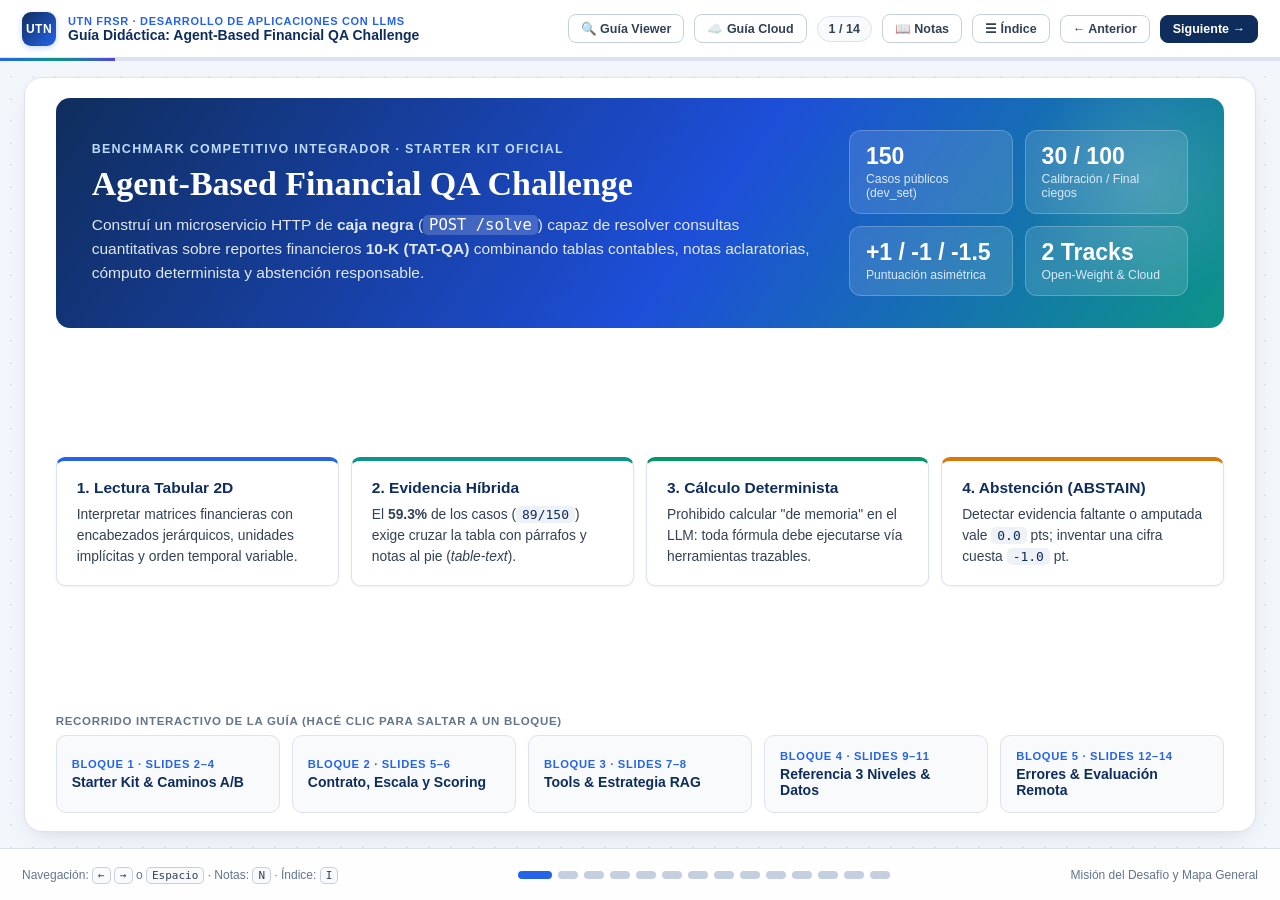
==== commit ee0d8607: "docs: add viewer HTML guide with screenshots, fix callout inline strong, and cross-link guides" ====
--- a/docs/guia_didactica.html
+++ b/docs/guia_didactica.html
@@ -165,6 +165,7 @@
       display: inline-flex;
       align-items: center;
       gap: 6px;
+      text-decoration: none;
       transition: all 0.15s ease;
     }
 
@@ -1113,6 +1114,8 @@
     </div>
 
     <div class="header-controls">
+      <a href="guia_viewer.html" class="btn" title="Guía paso a paso del Visualizador Local (viewer.py)">🔍 Guía Viewer</a>
+      <a href="guia_plataforma.html" class="btn" title="Guía paso a paso de la Plataforma de Evaluación Cloud">☁️ Guía Cloud</a>
       <span id="slideCounter" class="slide-counter">1 / 14</span>
       <button id="toggleNotesBtn" class="btn" title="Mostrar / ocultar notas detalladas de la diapositiva (N)">📖 Notas</button>
       <button id="openOutlineBtn" class="btn" title="Ver índice completo de diapositivas (I)">☰ Índice</button>
@@ -2113,7 +2116,7 @@
           <div>
             <span class="slide-eyebrow eyebrow-emerald">6 · Evaluación Remota y Leaderboard Final</span>
             <h2 class="slide-title">Ciclo Remoto (<code class="inline">&lt;URL_EVALUADOR_REMOTO&gt;</code>) y Checklist Pre-Vuelo</h2>
-            <p class="slide-subtitle">La cátedra entrega URL, <code class="inline">team_id</code> y <code class="inline">api_token</code> al habilitar tu equipo. Hacé clic en los pasos del diagrama para ver reglas y cuotas.</p>
+            <p class="slide-subtitle">Auto-registro con código de invitación, track fijo, login <code class="inline">email + api_key</code> y ejecución en vivo. Hacé clic en los pasos para ver reglas.</p>
           </div>
         </div>
 
@@ -2153,7 +2156,7 @@
                   <rect x="474" y="24" width="190" height="96" rx="12" fill="#fffbeb" stroke="#d97706" stroke-width="2"/>
                   <text x="569" y="56" text-anchor="middle" font-size="13.5" font-weight="800" fill="#78350f">3. Calibración (30)</text>
                   <text x="569" y="77" text-anchor="middle" font-size="11.5" fill="#92400e">Máx. 10 corridas</text>
-                  <text x="569" y="95" text-anchor="middle" font-size="11" fill="#b45309">Cooldown 300s · 60s/caso</text>
+                  <text x="569" y="95" text-anchor="middle" font-size="11" fill="#b45309">Cooldown 600s · 90s/caso</text>
                 </g>
 
                 <!-- Arrow 3 -> 4 (down & left) -->
@@ -2215,7 +2218,7 @@
             <div class="callout callout-warn" style="margin-top:auto;">
               <span>🛡️</span>
               <div>
-                <strong>Anti-Overfitting:</strong> Tenés solo <strong>10 intentos</strong> en Calibración (y 300s de espera entre cada uno). El set Final (100 casos) es completamente inédito.
+                <strong>Anti-Overfitting:</strong> Tenés solo <strong>10 intentos</strong> en Calibración (y 600s de espera desde que finaliza cada corrida). El set Final (100 casos) es completamente inédito.
               </div>
             </div>
           </div>
@@ -2428,7 +2431,7 @@
         title: "Evaluador Remoto (<URL_EVALUADOR_REMOTO>)",
         desc: "Evalúa tu microservicio en Fase de Calibración (30 casos ciegos, máx. 10 corridas) y en el Corte Final (100 casos ciegos) segregado por Track.",
         rule: "100% caja negra: nunca ve tu código ni tu arquitectura interna.",
-        cmd: "POST <URL_EVALUADOR_REMOTO>/calibrate\n{\"team_id\": \"...\", \"api_token\": \"...\", \"endpoint_url\": \"https://...\"}"
+        cmd: "POST <URL_EVALUADOR_REMOTO>/api/runs/start\n{\"phase\": \"calibration\", \"track\": \"open_weight\", \"endpoint_url\": \"https://...\"}"
       }
     };
 
@@ -2475,7 +2478,7 @@
       env_host: {
         badge: ["Secretos", "badge-readonly"],
         title: "Variables de Entorno (.env)",
-        desc: "Cargá tus credenciales con python-dotenv. Nunca hardcodees API keys ni api_token en el código ni los subas al repositorio.",
+        desc: "Cargá tus credenciales con python-dotenv. Nunca hardcodees API keys ni tu api_key del evaluador en el código ni los subas al repositorio.",
         cmd: "# .env (ignorado por .gitignore)\nOPENAI_API_KEY=sk-..."
       },
       cloud_llm: {
@@ -3375,18 +3378,18 @@
       },
       calibrate: {
         badge: ["Paso 3 · Calibración", "badge-guardrail"],
-        title: "POST /calibrate · 30 Casos Ciegos",
-        desc: "Presupuesto máximo: 10 corridas por equipo. Cooldown: 300 segundos (5 min) entre corridas. Despacho secuencial (concurrencia=1), timeout 90s/caso con 1 reintento automático (backoff 3s) ante 502/503/504 o error transitorio. El timeout (>90s) suma 0.0 pts; fallos de esquema o HTTP 5xx restan -1.5."
+        title: "Calibración en Vivo (UI o POST /api/runs/start) · 30 Casos",
+        desc: "Presupuesto máximo: 10 corridas por track registrado. Cooldown: 600 segundos (10 min) desde que finaliza cada corrida. Ejecución asíncrona (202 Accepted) con despacho secuencial, timeout 90s/caso y 1 reintento automático (backoff 3s). Leaderboard público por mejor corrida."
       },
       diagnostics: {
         badge: ["Paso 4 · Opacidad", "badge-tool"],
-        title: "Diagnóstico Ciego Agregado (/api/runs/{run_id}/diagnostics)",
-        desc: "No expone preguntas ni Ground Truth. Devuelve failure_patterns, by_answer_from (table vs table-text), latency_stats y actionable_recommendations. Incluye el botón 'Copiar JSON para IA' en el portal."
+        title: "Diagnóstico Ciego Privado (/api/runs/{run_id}/diagnostics)",
+        desc: "Privado por equipo autenticado (email + api_key). No expone preguntas ni Ground Truth: devuelve failure_patterns, by_answer_from, latency_stats y actionable_recommendations con botón 'Copiar JSON para IA'."
       },
       final: {
         badge: ["Paso 5 · Cierre", "badge-remote"],
-        title: "Corte Final (100 casos) y Leaderboard por Track",
-        desc: "En la fecha de cierre la cátedra evalúa los 100 casos finales sobre el último endpoint activo. Ranking separado en Open-Weight y Cloud Propietario por Net Score DESC, Total Tokens ASC, Avg Latency ASC."
+        title: "Evaluación Final en Vivo (100 casos · 1 intento/track)",
+        desc: "Cuando la cátedra habilita la Fase Final, cada equipo lanza su único intento oficial en vivo por track. Ranking separado en Open-Weight y Cloud Propietario por Net Score DESC, Total Tokens ASC, Avg Latency ASC."
       }
     };
 
@@ -3420,73 +3423,73 @@
     const SLIDE_NOTES = [
       {
         intent: "Comprender qué se evalúa (un microservicio HTTP caja negra) y los 4 desafíos centrales del dominio financiero 10-K.",
-        detail: "El sistema recibe consultas cuantitativas sobre extractos reales de reportes 10-K (TAT-QA). A diferencia de un QA puramente textual, el 59.3% de los casos de dev_set.json (89/150) exige cruzar celdas de la tabla con párrafos narrativos. Además, 15 de los 150 casos tienen evidencia amputada a propósito para comprobar si tu agente sabe abstenerse (ABSTAIN) en lugar de inventar.",
-        action: "Recorré los 5 bloques con los botones inferiores o activá estas notas con la tecla N cada vez que consultes un tema durante el desarrollo."
+        detail: "El desafío evalúa un servicio HTTP en POST /solve sobre extractos reales de reportes 10-K (TAT-QA). A diferencia de un RAG puramente documental, acá el 59.3% de los casos de dev_set.json (89/150) exige cruzar celdas de la tabla con párrafos narrativos donde suelen aclararse unidades, excepciones o cifras base. Además, el dataset incluye 15 casos con evidencia amputada a propósito para medir si tu sistema detecta la falta de datos y emite ABSTAIN en lugar de alucinar, y exige delegar toda operación matemática a una herramienta determinista.",
+        action: "Recorré los 5 bloques con los botones inferiores o dejá este panel abierto con la tecla N mientras implementás tu solución."
       },
       {
-        intent: "Separar claramente los archivos intocables del contrato oficial de los módulos donde trabaja tu equipo y mostrar los 2 caminos de despliegue.",
-        detail: "Todo tu código se conecta detrás de POST /solve en src/server.py (modularizando agente, prompts y tools en src/). Nunca modifiques src/schemas.py, src/evaluator.py ni data/dev_set.json. Una vez implementado tu sistema en src/, podés desplegarlo por el Camino A (Host/VM + API LLM Cloud, Slide 3) o por el Camino B (Google Colab GPU T4 + modelo local, Slide 4).",
-        action: "Levantá uvicorn o Colab, probá scripts/run_local_eval.py contra 127.0.0.1:8000 y revisá los fallos en scripts/viewer.py."
+        intent: "Separar claramente los archivos intocables del contrato oficial de los módulos donde trabaja tu equipo y visualizar los 2 caminos de despliegue.",
+        detail: "El diagrama muestra cómo todo tu desarrollo vive detrás de src/server.py (modularizando tu lógica en archivos propios como src/agent.py y src/tools.py). Los archivos rojos (src/schemas.py y src/evaluator.py) y data/dev_set.json son intocables porque replican exactamente el motor del Evaluador Remoto: alterarlos localmente falsearía tus métricas. En la fila superior y media ves el ciclo offline (run_local_eval.py -> evaluator.py -> viewer.py); abajo se bifurcan los dos caminos posibles para exponer tu mismo código hacia el Evaluador Remoto: Host/VM con API Cloud (Slide 3) o Colab GPU T4 con modelo local (Slide 4).",
+        action: "Levantá uvicorn o Colab, corré python scripts/run_local_eval.py --limit 20 --verbose y auditá las diferencias en scripts/viewer.py."
       },
       {
         intent: "Entender paso a paso cómo desarrollar, probar y exponer tu agente usando una API LLM Cloud desde tu PC o VM.",
-        detail: "En el Camino A no necesitás GPU local: corrés 'uvicorn src.server:app --port 8000' en Terminal 1, evaluás offline contra data/dev_set.json desde Terminal 2 con scripts/run_local_eval.py, y cuando estás listo para calibración remota abrís 'cloudflared tunnel --url http://127.0.0.1:8000' en Terminal 3 (o usás una VM con HTTPS). Tu agente en src/ invoca por HTTPS al proveedor Cloud usando tus claves en .env.",
-        action: "Guardá tu API key en .env (nunca la subas a git) y verificá que usage sume los tokens de todas las llamadas salientes."
+        detail: "En el Camino A no necesitás GPU local: corrés uvicorn src.server:app en Terminal 1 (puerto 8000) como un proceso estándar. Durante el desarrollo, Terminal 2 ejecuta run_local_eval.py directamente contra 127.0.0.1:8000 sin necesitar túnel ni tráfico entrante, mientras tu agente realiza llamadas HTTPS salientes hacia OpenAI, Gemini o Anthropic usando las claves de .env (que nunca debe subirse a git). Cuando querés correr Calibración Remota, Terminal 3 abre cloudflared tunnel --url http://127.0.0.1:8000 (o usás un dominio HTTPS en tu VM) para darle una URL pública al Evaluador Remoto.",
+        action: "Guardá tu API key en .env (verificá .gitignore) y asegurate de acumular prompt_tokens, completion_tokens y llm_calls de todas las llamadas internas."
       },
       {
         intent: "Comprender por qué en Google Colab GPU T4 el servidor FastAPI debe correr en un hilo daemon dentro del mismo kernel.",
-        detail: "En el Camino B, si cargás un modelo 7B en GPU en una celda y luego ejecutás '!uvicorn ... &' como comando aparte, se crean dos procesos y podés duplicar reservas CUDA o quedarte sin VRAM. Por eso Colab_Starter_Template.ipynb importa 'app' en el mismo kernel Python y arranca uvicorn en un threading.Thread(..., daemon=True), compartiendo VRAM con el modelo local y exponiendo el puerto 8000 vía cloudflared.",
-        action: "Usá n_ctx=16384 y temperature=0.0, corré run_local_eval.py dentro de Colab y mantené la pestaña abierta durante la evaluación."
+        detail: "En el Camino B trabajás 100% on-premise dentro de Colab T4. Un modelo 7B cuantizado (Q4_K_M) con n_ctx=16384 ocupa gran parte de los ~15-16 GB de VRAM disponibles. Si cargás el modelo en una celda y luego ejecutás '!uvicorn ... &' como subproceso aparte del sistema operativo, el nuevo proceso no comparte el modelo cargado en memoria o intenta duplicar la reserva CUDA y agota la VRAM. Por eso Colab_Starter_Template.ipynb instala llama-cpp-python con CUDA 12 (Celda 2) y luego importa app dentro del mismo kernel Python lanzando uvicorn en un threading.Thread(..., daemon=True) (Celda 3), permitiendo probar con run_local_eval.py y exponer cloudflared sin bloquear la celda.",
+        action: "Usá n_gpu_layers=-1, n_ctx=16384 y temperature=0.0; corré run_local_eval.py dentro de Colab y mantené la pestaña activa durante la evaluación."
       },
       {
         intent: "Evitar penalizaciones evitables de -1.5 pts (SCHEMA_ERROR) y -1.0 pt (SCALE_MISMATCH / percent_decimal).",
-        detail: "Cuando verdict == 'SOLVED', primary_value debe ser un float finito y execution_trace debe tener al menos 1 paso. Si scale == 'percent', expresá siempre el número en puntos porcentuales de 0 a 100 (ej. 15.4, nunca 0.154). Para magnitudes ('thousand', 'million', 'billion', null), evaluator.py normaliza automáticamente tu valor al marco del Ground Truth, siempre que valor y scale sean coherentes entre sí. Reportá tokens y llm_calls reales en usage.",
-        action: "Validá siempre tu respuesta con CaseOutput.model_validate(...) antes de retornarla en POST /solve y probá el simulador de esta diapositiva."
+        detail: "CaseOutput utiliza ConfigDict(extra='forbid') y validadores estrictos: si verdict == 'SOLVED', primary_value debe ser un float finito y len(execution_trace) >= 1 es obligatorio; si verdict == 'ABSTAIN', primary_value se normaliza a None. En scale, la regla más importante es que 'percent' va siempre en puntos porcentuales de 0 a 100 (ej. 15.4 para 15.4%, nunca 0.154) y solo es compatible con 'percent'. En cambio, las magnitudes ('thousand', 'million', 'billion', null) se convierten automáticamente al marco del Ground Truth antes de verificar abs_err <= 0.01 o rel_err <= 0.001. Además, reportar total_tokens < 50 o llm_calls < 1 dispara telemetry_anomaly = True.",
+        action: "Validá siempre tu salida con CaseOutput.model_validate(...) antes de responder en POST /solve y probá los 3 presets del simulador."
       },
       {
         intent: "Entender por qué la función de puntuación asimétrica castiga el doble adivinar sin datos que abstenerse.",
-        detail: "Un acierto suma +1.0, abstenerse o exceder el timeout (>90s) suma 0.0, equivocarse o alucinar en un caso ABSTAIN resta -1.0, y un fallo de esquema o HTTP 5xx resta -1.5. Por eso, detectar casos sin evidencia suficiente protege directamente tu puntaje neto. En el Leaderboard, los empates se resuelven por: 1) mayor net_score, 2) menor total_tokens y 3) menor avg_latency_ms.",
-        action: "Usá los sliders para ver cómo bajar alucinaciones y errores de esquema a 0 impacta mucho más rápido que forzar respuestas dudosas."
+        detail: "La matriz de pagos está diseñada para premiar el rigor: +1.0 por SOLVED correcto, 0.0 por ABSTAIN (tanto en casos sin datos como en abstenciones cautelosas) y 0.0 si el caso excede el timeout (>90s, estado TIMEOUT aislado para no castigar de más a hardware lento). En cambio, responder SOLVED con un número erróneo, escala incompatible o alucinando sobre un caso ABSTAIN resta -1.0, y violar el esquema CaseOutput o devolver HTTP 5xx resta -1.5. Matemáticamente, si tu confianza real es menor al 50%, arriesgar tiene esperanza negativa frente a abstenerse. Los empates en el Leaderboard se definen por: 1) mayor net_score, 2) menor total_tokens y 3) menor avg_latency_ms.",
+        action: "Mové los sliders de alucinaciones y errores de esquema hacia 0 para comprobar cómo la disciplina de abstención y validación protege tu puntaje neto."
       },
       {
         intent: "Incorporar herramientas deterministas para lectura tabular, búsqueda en notas, cálculo AST, escala y respaldo de evidencia.",
-        detail: "Los LLMs fallan cuando leen listas de listas crudas o hacen aritmética mental. Implementá: (1) inspect_table con detección de 1 o 2 filas de encabezado (sin confundir años 19xx/20xx con montos) y vista alineada col=valor; (2) search_notes ponderando años y términos contables, devolviendo en orden original; (3) safe_calculate por AST sin eval(); (4) detect_scale_hint por jerarquía; y (5) verify_operands_grounded_in_evidence para frenar cualquier número inventado.",
-        action: "Hacé clic en cada caja del diagrama para revisar su Contrato I/O, Invariantes y Pseudocódigo de alto nivel."
+        detail: "Entregar tablas 2D crudas al LLM provoca errores frecuentes de desplazamiento horizontal de columnas y cuentas aproximadas. Las 5 primitivas cubren cada punto frágil: (1) inspect_table detecta dinámicamente 1 o 2 filas de encabezado (ignorando años 19xx/20xx como si fueran montos) y añade una vista alineada 'Columna: Valor' por fila; (2) search_notes pondera más alto años de 4 dígitos y términos contables largos, reordenando los top_k por p.index ascendente; (3) safe_calculate evalúa con ast.parse sin eval(), limpiando símbolos y comas de miles sin romper min(a, b); (4) detect_scale_hint prioriza porcentaje -> per share/ratio (None) -> cabeceras -> notas; y (5) verify_operands_grounded_in_evidence frena cualquier literal numérico que no exista en la tabla o párrafos.",
+        action: "Inspeccioná cada primitiva en el diagrama revisando sus 3 pestañas: Contrato I/O, Invariantes y Pseudocódigo."
       },
       {
         intent: "Elegir una estrategia de recuperación adecuada al tamaño real del CaseInput y reservar los embeddings para patrones externos.",
-        detail: "En dev_set.json cada caso promedia ~4.5 párrafos (~1,360 chars) y el 77.3% tiene <=5 párrafos: indexar esos pocos párrafos con embeddings por request no ahorra contexto y suma latencia. Usá Retrieval Adaptativo sin embeddings: fast-path directo en casos compactos (<=5 párrafos y <=20 filas, 73.3%) y, en casos largos (>5 párrafos, donde demasiados párrafos distraen: 79.4% con top_k=2 vs 61.8% con top_k=5), combiná BM25 ligero + Footnote Linking (~35% de casos) + preservación de notas de escala. Si usás embeddings, que sea offline sobre una base externa de plantillas simbólicas (Pattern RAG) en CPU.",
-        action: "Revisá las 5 pestañas del inspector derecho y evitá el Operand Leakage usando plantillas simbólicas + guardrail de evidencia."
+        detail: "En dev_set.json cada caso ya viene acotado (~4.5 párrafos y ~1,360 caracteres promedio; 77.3% tiene <=5 párrafos y 73.3% cumple <=5 párrafos y <=20 filas). Indexar esos pocos párrafos por request con embeddings para recuperar top_k=5 devuelve casi todo el texto, no ahorra contexto y solo agrega latencia y tokens. Lo óptimo sobre el CaseInput es Retrieval Adaptativo sin embeddings: fast-path directo en casos compactos, y en casos largos (>5 párrafos, ~23%) usar BM25 ligero + Footnote Linking (cruzar celdas como 'costs2' o '(1)' con párrafos '2.'/'(1)', presente en ~34.7%) + preservar notas de escala fuera del recorte top_k=2..3 para evitar la caída por distracción observada con gpt-4.1-mini (79.4% con top_k=2 vs 61.8% con top_k=5). Los embeddings sí aportan valor offline para Pattern RAG sobre plantillas simbólicas (ej. tatqa_train) corriendo en CPU.",
+        action: "Recorré las 5 pestañas del inspector derecho para revisar cómo evitar Operand Leakage, Data Leakage y competencia por VRAM en T4."
       },
       {
         intent: "Conocer la progresión didáctica de 3 niveles de la cátedra recordando que la evaluación es 100% caja negra.",
-        detail: "Esta progresión no es obligatoria ni se evalúa su estructura interna: podés usar el framework o arquitectura que prefieras detrás de POST /solve. La presentamos porque muestra qué resuelve cada capa: Nivel 1 (1-shot) minimiza latencia pero sufre en columnas y ABSTAIN; Nivel 2 (ReAct) agrega iteración y feedback cuando falla el grounding; Nivel 3 suma consenso y un Auditor final que verifica orden temporal (Reciente - Base) y respaldo real.",
-        action: "Hacé clic en los nodos internos de cada nivel para entender qué error específico mitiga cada componente."
+        detail: "Esta progresión es únicamente una referencia pedagógica para observar qué errores resuelve cada capa arquitectónica; no es obligatoria ni se evalúa internamente (podés implementar LangGraph, LlamaIndex, código puro o cualquier otro diseño detrás de POST /solve). Nivel 1 ejecuta una sola llamada de mínima latencia, pero sufre en tablas densas y casos ABSTAIN. Nivel 2 introduce un bucle ReAct con bloqueo de Turno 0 (obliga a leer antes de calcular) y re-inyección de errores de grounding. Nivel 3 combina dos rutas independientes —un Analista Directo (1-shot) y un Investigador ReAct— con un nodo de Consenso/Rescate y un Auditor Final que valida orden temporal (Reciente - Base), coherencia absoluta vs porcentual y presencia del año en cabecera.",
+        action: "Alterná entre Nivel 1, 2 y 3 y cliqueá sobre cada bloque interno para ver qué fallo específico mitiga."
       },
       {
         intent: "Dimensionar el impacto real de la arquitectura agéntica cuando se trabaja con un modelo Open-Weight 7B en Colab T4.",
-        detail: "Con el mismo modelo Qwen2.5-7B-Instruct-Q4_K_M en GPU T4 (n_ctx=16384, temperature=0.0), pasar de 1-shot a ReAct y luego a Consenso + Auditor llevó el puntaje neto en dev_set de +22.00 a +32.00 y luego a +68.00 (74.0% de exactitud), y en calibración ciega de +13.00 a +21.00 / +27.00, con 0 errores de esquema y 0 casos >45s.",
-        action: "Alterná entre dev_set.json y Calibración para comparar cómo se reducen WRONG_VALUE, SCALE_MISMATCH y HALLUCINATION_ON_ABSTAIN."
+        detail: "Las tablas comparan el mismo modelo cuantizado Qwen2.5-7B-Instruct-Q4_K_M en GPU T4 (n_ctx=16384, temperature=0.0). El salto clave ocurre al pasar de un único modelo (Nivel 1: +22.00; Nivel 2: +32.00) a la arquitectura con Consenso y Auditoría (Nivel 3: +68.00, 74.0% de exactitud en dev_set): WRONG_VALUE baja de 43 a 26, HALLUCINATION_ON_ABSTAIN baja de 9 a 5, table sube a 78.7% y table-text a 70.8%. Más importante aún, la mejora generalizó al lote ciego de Calibración (+13.00 -> +16.00 -> +21.00 / +27.00, 88.9% en SOLVED y 85.7% en table-text) con 0 errores de esquema y latencia p95 de 36.70s.",
+        action: "Alterná entre las pestañas dev_set.json (150) y Calibración (30) para analizar el trade-off entre puntaje neto, tokens y latencia."
       },
       {
         intent: "Evaluar el comportamiento y costo real en el Track Cloud Propietario (GPT-4.1-mini) frente al Track Open-Weight.",
-        detail: "En GPT-4.1-mini el modelo base ya alcanza +88.00 en dev_set, y Nivel 2/3 empatan en +97.00 (90.2% en tablas). Lo clave aparece en calibración ciega: Nivel 2 sufrió 2 alucinaciones (+21.00) y el Auditor de Nivel 3 las rescató devolviendo +24.00 / +27.00 (93.33%, 3/3 en ABSTAIN y 100% en tablas). Las 6 corridas completas (540 evaluaciones) costaron solo USD 0.8041 totales.",
-        action: "Usá la pestaña 'Open-Weight vs Cloud' para contrastar latencia, puntaje y costo por corrida."
+        detail: "Con un modelo propietario de frontera como gpt-4.1-mini, incluso el Nivel 1 logra +88.00 en dev_set (81.33%) en apenas 1.55s promedio. Sin embargo, el conjunto de Calibración ciega expone por qué sigue importando la verificación: el agente ReAct libre (Nivel 2) cayó de +24 a +21 puntos al cometer 2 alucinaciones en casos ABSTAIN (1/3), mientras que Nivel 3 (Consenso + Auditor) las interceptó y recuperó +24.00 / +27.00 (93.33% de exactitud, 3/3 en ABSTAIN, 0 alucinaciones y 100% en tablas). En términos económicos, las 6 corridas completas (540 casos evaluados) consumieron solo USD 0.8041 totales.",
+        action: "Revisá la pestaña 'Open-Weight vs Cloud' para comparar directamente el rendimiento en Nivel 3 entre ambos tracks."
       },
       {
         intent: "Diagnosticar y corregir los 4 errores numéricos más frecuentes que reporta run_local_eval.py.",
-        detail: "Cuando analices eval_report_local.json: (1) distinguí 'change/difference' (resta en unidad de tabla) de 'percentage change' (*100 con scale='percent'); (2) no multipliques por 1000 cifras ya expresadas en miles (magnitude_10x); (3) leé los encabezados de año de izquierda a derecha (2019 | 2018) para calcular siempre Reciente - Base (sign_error); y (4) delegá la fórmula completa a safe_calculate sin redondear intermedios.",
-        action: "Inspeccioná cada uno de los 4 patrones a la izquierda para ver el contraste exacto entre código/fórmula errónea y correcta."
+        detail: "El reporte eval_report_local.json agrupa los fallos automáticamente para acelerar la depuración. (1) Semántica y escala: 'change' o 'difference' piden resta simple en unidad monetaria, mientras 'percentage change', 'margin' o 'rate' piden porcentaje en base 0–100. (2) magnitude_10x: si la tabla dice '(in thousands)' y la celda dice '4,500', devolvé 4500.0 con scale='thousand' sin multiplicar de nuevo por 1000. (3) sign_error: en formularios 10-K las columnas suelen venir en orden inverso ('2019 | 2018'), por lo que hay que forzar siempre Valor_Reciente - Valor_Base. (4) near_miss_rounding: enviar la expresión completa en una sola llamada a safe_calculate evita acumular errores por redondeos intermedios.",
+        action: "Cliqueá cada uno de los 4 patrones de la izquierda para comparar el ejemplo erróneo contra la fórmula corregida."
       },
       {
         intent: "Evitar bloqueos de flujo en agentes y configurar correctamente el runtime de Google Colab GPU T4.",
-        detail: "En agentes ReAct, bloqueá safe_calculate y ABSTAIN en el Turno 0 (o usá fast-path) para evitar decisiones sin leer tabla/notas. En Multi-Agente, no dejes al extractor ciego a los párrafos (89/150 casos son table-text) y calibrá el Auditor para no perder +1.0 pt por ABSTAIN_CAUTIOUS. En Colab T4: n_ctx=16384, temperature=0.0, max_tokens acotado y uvicorn en hilo daemon dentro del mismo kernel para compartir VRAM.",
-        action: "Revisá las 3 pestañas de flujo agéntico y verificá que tu p95 local esté holgadamente debajo de 45s."
+        detail: "Tres ajustes agénticos marcan la diferencia en producción: primero, bloquear safe_calculate y ABSTAIN en el Turno 0 (o usar fast-path en casos compactos) impide que un modelo pequeño decida antes de leer la tabla y las notas; segundo, garantizar que ningún planificador ni extractor quede ciego a los párrafos (59.3% del dev_set es table-text); y tercero, calibrar el Auditor para no rechazar casos válidos con ABSTAIN_CAUTIOUS (resignando +1.0 pt). En Colab T4, fijar n_ctx=16384, temperature=0.0, max_tokens acotado (512–1024), máximo 4–5 iteraciones ReAct y uvicorn en hilo daemon evita OOM de VRAM y mantiene max_latency por debajo de 90s.",
+        action: "Revisá las 3 pestañas de control agéntico a la izquierda y verificá la tabla de parámetros de T4 a la derecha."
       },
       {
         intent: "Operar correctamente la Plataforma de Evaluación Remota cuidando la cuota de 10 corridas y evitando el sobreajuste.",
-        detail: "Exponé tu puerto 8000 con cloudflared o HTTPS y verificá GET /health antes de calibrar (el pre-vuelo remoto no descuenta cuota si falla). Tenés 10 corridas de calibración sobre 30 casos ciegos con 300s de cooldown. El diagnóstico remoto es agregado y ciego: usalo para identificar patrones débiles, reproducilos y corregilos en dev_set.json antes de gastar otro intento. Al cierre se evalúan los 100 casos finales por Track.",
-        action: "Completá los 5 ítems del Checklist Pre-Calibración de la derecha antes de ejecutar POST /calibrate."
+        detail: "Auto-registrá tu equipo con el código de invitación, elegí tu track fijo (open_weight, cloud_proprietary o both) y guardá la api_key única. Luego cualquier integrante entra con email + api_key. Antes de lanzar una corrida en <URL_EVALUADOR_REMOTO>, verificá que GET <tu-tunel>/health devuelva 200 (el pre-vuelo no descuenta cuota si falla). Cada equipo cuenta con 10 corridas de calibración por track (cooldown 600s desde el fin de cada corrida, Leaderboard público por mejor corrida, diagnósticos privados). En la ventana final habilitada por la cátedra se lanza 1 único intento oficial por track.",
+        action: "Completá los 5 pasos del Checklist Pre-Calibración antes de consumir tu próximo intento en Mi Equipo o POST /api/runs/start."
       }
     ];
 
